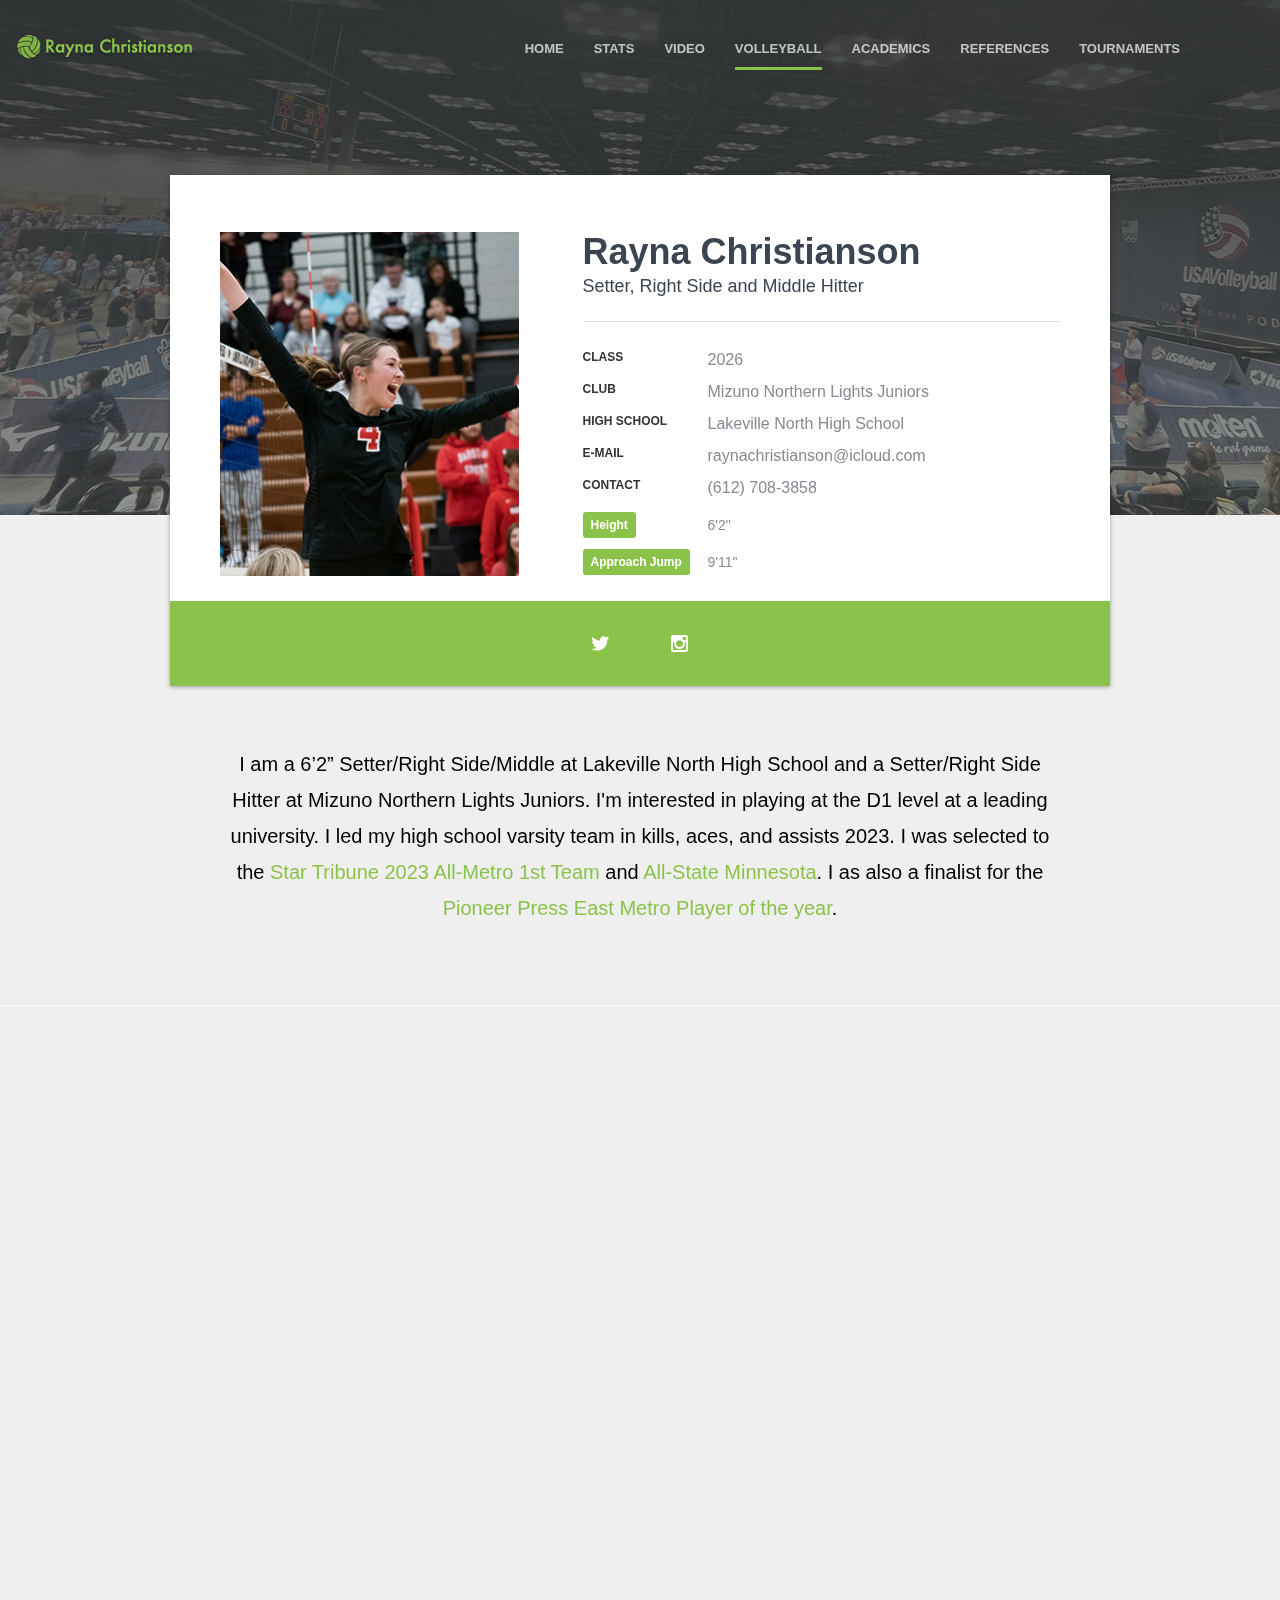
==== public/index.html @ ba72c240 "Update location to public" ====
<!DOCTYPE html>
<html lang="en" class="theme-color-8bc34a theme-skin-light">
<script async="" src="src/tag.js"></script>
<head>
  <meta http-equiv="Content-Type" content="text/html; charset=UTF-8">
  <meta http-equiv="X-UA-Compatible" content="IE=edge">
  <meta name="viewport" content="width=device-width, initial-scale=1">

  <title>Rayna Christianson - Volleyball</title>

  <!-- Favicon -->
  <link rel="shortcut icon" type="image/ico" href="favicon.png">

  <!-- Google Fonts -->
  <link rel="stylesheet" type="text/css" href="src/styles.css">
  <!-- Icon Fonts -->
  <link rel="stylesheet" type="text/css" href="src/map-icons.min.css">
  <!-- Styles -->
  <link rel="stylesheet" type="text/css" href="src/jquery.bxslider.css">
  <link rel="stylesheet" type="text/css" href="src/jquery.mCustomScrollbar.min.css">
  <link rel="stylesheet" type="text/css" href="src/mediaelementplayer.min.css">
  <link rel="stylesheet" type="text/css" href="src/jquery.fancybox.css">
  <link rel="stylesheet" type="text/css" href="src/style.css">
  <link rel="stylesheet" type="text/css" href="src/anns-green.css">
  <link rel="stylesheet" type="text/css" href="custom.css">

  <!-- HTML5 shim and Respond.js for IE8 support of HTML5 elements and media queries -->
  <!--[if lt IE 9]>
  <script src="https://oss.maxcdn.com/html5shiv/3.7.2/html5shiv.min.js"></script>
  <script src="https://oss.maxcdn.com/respond/1.4.2/respond.min.js"></script>
  <![endif]-->
  <style type="text/css">.fancybox-margin{margin-right:15px;}</style>
  <!-- Google tag (gtag.js) -->
  <script async src="https://www.googletagmanager.com/gtag/js?id=G-VQJ8QNCE5Y"></script>
  <script>
    window.dataLayer = window.dataLayer || [];
    function gtag(){dataLayer.push(arguments);}
    gtag('js', new Date());

    gtag('config', 'G-VQJ8QNCE5Y');
  </script>
</head>

<body class="home header-has-img">

<div class="mobile-nav">
  <button class="btn-mobile mobile-nav-close"><i class="icon icon-close"></i></button>

  <div class="mobile-nav-inner mCustomScrollbar _mCS_1 mCS_no_scrollbar"><div id="mCSB_1" class="mCustomScrollBox mCS-dark mCSB_vertical mCSB_inside" tabindex="0" style="max-height: 0px;"><div id="mCSB_1_container" class="mCSB_container mCS_y_hidden mCS_no_scrollbar_y" style="position:relative; top:0; left:0;" dir="ltr">
    <nav class="nav">
      <ul class="clearfix">
        <li><a href="#">Home</a></li>
        <li><a href="#stats">Stats</a></li>
        <li><a href="#video">Video</a> </li>
        <li><a href="#education">Education</a> </li>
        <li><a href="#volleyball">Volleyball</a></li>
        <li><a href="#contact">Contact <span></span></a></li>
      </ul>
    </nav>
  </div><div id="mCSB_1_scrollbar_vertical" class="mCSB_scrollTools mCSB_1_scrollbar mCS-dark mCSB_scrollTools_vertical" style="display: none;"><div class="mCSB_draggerContainer"><div id="mCSB_1_dragger_vertical" class="mCSB_dragger" style="position: absolute; min-height: 30px; top: 0px;" oncontextmenu="return false;"><div class="mCSB_dragger_bar" style="line-height: 30px;"></div></div><div class="mCSB_draggerRail"></div></div></div></div></div>
</div><!-- .mobile-nav -->


<div class="wrapper">
  <header class="header" style="min-height: 95px;">
    <div class="head-bg" style="background: linear-gradient( rgba(0, 0, 0, 0.9), rgba(0, 0, 0, 0.5) ), url('src/background.jpg')"></div>

    <div class="head-bar">
      <div class="head-bar-inner">
        <div class="row">
          <div class="col-sm-3 col-xs-6">
            <a class="head-logo white" href=""><img src="img/logo-one-line-white-letters_185x25.png" alt="Rayna Christianson"/></a>
            <a class="head-logo green" href=""><img src="img/logo-one-line-green-letters_185x25.png" alt="Rayna Christianson"/></a>
            <a class="head-logo black" href=""><img src="img/logo-one-line-black-letters_185x25.png" alt="Rayna Christianson"/></a>
          </div>

          <div class="col-sm-9 col-xs-6">
            <div class="nav-wrap">
              <nav class="nav">
                <ul class="clearfix">
                  <li><a href="#">Home<span></span><span></span></a></li>
                  <li><a href="#stats">Stats<span></span><span></span></a></li>
                  <li><a href="#video">Video<span></span><span></span></a></li>
                  <li class="active"><a href="#volleyball">Volleyball<span></span><span></span></a></li>

                  <li><a href="#education">Academics<span></span><span></span></a></li>
                  <li><a href="#references">References <span></span><span></span></a></li>
                  <li><a href="#tournaments">Tournaments<span></span><span></span></a></li>
                </ul>
              </nav>

            </div><!-- .nav-wrap -->
          </div>
        </div>
      </div>
    </div>
  </header><!-- .header -->

  <div class="content">
    <div class="container">

      <!-- START: PAGE CONTENT -->
      <section id="about" class="section section-about">
        <div class="animate-up">
          <div class="section-box">
            <div class="profile">
              <div class="row">
                <div class="col-xs-5">
                  <div class="profile-photo"><img src="src/rayna_christianson_cover.jpg" alt="Rayna Christianson"></div>
                </div>
                <div class="col-xs-7">
                  <div class="profile-info">

                    <h1 class="profile-title">Rayna Christianson</h1>

                    <h2 class="profile-position">Setter, Right Side and Middle Hitter</h2>
                  </div>
                  <dl class="profile-list">
                    <dt>Class</dt>
                    <dd>2026</dd>
                    <dt>Club</dt>
                    <dd><a href="https://www.northernlightsjuniors.org/2023/player.php?year=2023&id=456494&team=151" target="_blank">Mizuno Northern Lights Juniors</dd>
                    <dt>High School</dt>
                    <dd><a href="https://www.panther-volleyball.com" target="_blank">Lakeville North High School</a></dd>
                    <dt>E-mail</dt>
                    <dd><a href="mailto:raynachristianson@icloud.com	">raynachristianson@icloud.com</a></dd>
                    <dt>Contact</dt>
                    <dd><a href="tel:+6127083858">(612) 708-3858</a></dd>
                    <dt class="profile-vacation"><span>Height</span></dt>
                    <dd class="profile-vacation">6'2"</dd>
                    <dt class="profile-vacation"><span>Approach Jump</span></dt>
                    <dd class="profile-vacation">9'11"</dd>
                  </dl>
                </div>
              </div>
            </div>
            <div class="profile-social">
              <ul class="social">
                <li><a class="ripple-centered" href="https://twitter.com/Rayna2026" target="_blank"><i class="icon icon-twitter"></i></a></li>
                <li><a class="ripple-centered" href="https://www.instagram.com/rayna.christianson/" target="_blank"><i class="icon icon-instagram"></i></a></li>
              </ul>
            </div>
          </div>

          <div class="profile-text">
            <p>I am a 6’2” Setter/Right Side/Middle at Lakeville North High School and a Setter/Right Side Hitter at Mizuno Northern Lights Juniors. I'm interested in playing at the D1 level at a leading university. I led my high school varsity team in kills, aces, and assists 2023. I was selected to the <a href="https://www.startribune.com/minnesota-all-metro-volleyball-teams-high-school-twin-cities-star-tribune/600317839/">Star Tribune 2023 All-Metro 1st Team</a> and <a href="https://www.mnvbca.org/2023-all-state.html">All-State Minnesota</a>. I as also a finalist for the <a href="https://www.twincities.com/2023/11/07/east-metro-volleyball-player-of-the-year-nova-classical-academys-ava-ball/amp/">Pioneer Press East Metro Player of the year</a>. </p>
          </div>

          <!--						<div class="profile-btn">-->
          <!--							<a class="btn btn-border ripple" href="resume.png" target="_blank">Download Profile</a>-->
          <!--						</div>-->

          <hr class="profile-line">
        </div>
      </section><!-- #about -->

      <section id="stats" class="section section-skills">
        <div class="animate-up">
          <h2 class="section-title">Stats</h2>
          <div class="section-box">
            <div class="row">
              <div class="col-sm-6">
                <div class="progress-bar">
                  <div class="bar-data">
                    <span class="bar-title">Height</span>
                    <span class="bar-value">6'2"</span>
                  </div>
                  <div class="bar-line">
                    <span class="bar-fill" data-width="100%"></span>
                  </div>
                </div>
              </div>

              <div class="col-sm-6">
                <div class="progress-bar">
                  <div class="bar-data">
                    <span class="bar-title">Standing Reach</span>
                    <span class="bar-value">7'10"</span>
                  </div>
                  <div class="bar-line">
                    <span class="bar-fill" data-width="100%"></span>
                  </div>
                </div>
              </div>
            </div>

            <div class="row">
              <div class="col-sm-6">
                <div class="progress-bar">
                  <div class="bar-data">
                    <span class="bar-title">Block Jump</span>
                    <span class="bar-value">9'0"</span>
                  </div>
                  <div class="bar-line">
                    <span class="bar-fill" data-width="100%"></span>
                  </div>
                </div>
              </div>

              <div class="col-sm-6">
                <div class="progress-bar">
                  <div class="bar-data">
                    <span class="bar-title">Approach Jump</span>
                    <span class="bar-value">9'11"</span>
                  </div>
                  <div class="bar-line">
                    <span class="bar-fill" data-width="100%"></span>
                  </div>
                </div>
              </div>
            </div>

            <div class="row">
              <div class="col-sm-6">
                <div class="progress-bar">
                  <div class="bar-data">
                    <span class="bar-title">Grad Year</span>
                    <span class="bar-value">2026</span>
                  </div>
                  <div class="bar-line">
                    <span class="bar-fill" data-width="100%"></span>
                  </div>
                </div>
              </div>

              <div class="col-sm-6">
                <div class="progress-bar">
                  <div class="bar-data">
                    <span class="bar-title">Current GPA</span>
                    <span class="bar-value">4.0</span>
                  </div>
                  <div class="bar-line">
                    <span class="bar-fill" data-width="100%"></span>
                  </div>
                </div>
              </div>
            </div>
          </div>
        </div>
      </section>


      <section id="volleyball" class="section section-experience">
        <div class="animate-up">
          <h2 class="section-title animate">Volleyball Accolades</h2>
          <hr class="profile-line">
          <div class="row" style="border: 1px solid #DDDDDD;border-radius: 10px;margin: 20px;background-color:#ffffff;">
            <h2><img src="img/star_trib_logo.png"/></h2>
            <div class="col-sm-3"><a href="img/star_trib.png" target="_blank"><img src="img/star_trib_thumb.png"/></a></div>
            <div class="col-sm-9">
              <h3>Rayna Christianson, Lakeville North</h3>
              <h5>Sophomore, 6-2, setter/right side hitter</h5>

              <p>Excels at a dual role for the Panthers. With more than a week left in the season, she led the team in kills (249), service aces (49) and set assists (485). Her versatility and poise allowed for a smooth transition from 2022 Ms. Volleyball finalist Ava Blascziek. Dynamite athlete. College: undecided</p>
            </div>
          </div>
          <hr class="profile-line">
          <div class="row" style="border: 1px solid #DDDDDD;border-radius: 10px;margin: 20px;background-color:#ffffff;">
            <h2><img src="img/mnvbca.png"/></h2>
            <div class="col-sm-3"><a href="https://www.mnvbca.org/2023-all-state.html" target="_blank"><img src="img/mnvbca_logo.png"/></a></div>
            <div class="col-sm-9">
              <h3>Rayna Christianson, </h3>
              <p>Named to the All-State team for Class AAAA for the Minnesota Volleyball Coaches Association</p>
            </div>
          </div>
          <hr class="profile-line">
          <div class="row" style="border: 1px solid #DDDDDD;border-radius: 10px;margin: 20px;background-color:#ffffff;">
            <h2><img src="img/pioneer_press_logo.png"/></h2>
            <div class="col-sm-3"><a href="img/pioneer_press.png" target="_blank"><img src="img/pioneer_press_thumb.png"/></a></div>
            <div class="col-sm-9">
              <h3>Rayna Christianson, Lakeville North</h3>
              <p>Athletic and good at seemingly everything, Christianson figures to have the Panthers in title contention for years to come.</p>
            </div>
          </div>
          <hr class="profile-line">
          <div class="row" style="border: 1px solid #DDDDDD;border-radius: 10px;margin: 20px;background-color:#ffffff;">
            <h2><img src="img/usa_volleyball.png"/></h2>
            <div class="col-sm-3"><a href="img/ntdp.png" target="_blank"><img src="img/ntdp_thumb.png"/></a></div>
            <div class="col-sm-9">
              <h3>Rayna Christianson, NTDP Training Series</h3>
              <p>Selected to and attended the National Team Development Program for USA Volleyball at the Olympic Training Center in Colorado Spring, CO. </p>
            </div>
          </div>
          <h2 class="section-title animate">Timeline/Teams</h2>

          <div class="timeline">
            <div class="timeline-bar" style="top: 80px; height: 596px;"></div>
            <div class="timeline-box timeline-box-right" style="position: absolute; right: 0px; top: 0px;">
              <span class="dot"></span>
              <div class="timeline-box-inner animate-left">
                <span class="arrow"></span>
                <div class="date">2023-2024</div>
                <h3>Mizuno Northern Lights 16-1</h3>
                <p>Setter and Right Side Hitter - All Around</p>
              </div>
            </div>
            <div class="timeline-inner clearfix" style="height: 857px;">
              <div class="timeline-box timeline-box-left" style="position: absolute; left: 0px; top: 0px;">
                <span class="dot"></span>
                <div class="timeline-box-inner animate-right">
                  <span class="arrow"></span>
                  <div class="date">2023</div>
                  <h3>Lakeville North HS Varsity Team</h3>
                  <h4>Sophomore - Captain - S/RS/MH</h4>
                  <p>Lead the team in:</p>
                  <ul>
                    <li>Assists - 540</li>
                    <li>Kills - 280</li>
                    <li>Aces - 53</li>
                  </ul>
                  <h5>AWARDS</h5>
                    <ul>
                      <li>Star Tribune All-Metro 1st Team</li>
                      <li>All-State Team</li>
                      <li>Pioneer Press East Metro Finalist</li>
                      <li>All-Conference</li>
                  </ul>
                </div>
              </div>
              <div class="timeline-box timeline-box-right" style="position: absolute; right: 0px; top: 0px;">
                <span class="dot"></span>
                <div class="timeline-box-inner animate-left">
                  <span class="arrow"></span>
                  <div class="date">2022-2023</div>
                  <h3>Mizuno Northern Lights 15-1</h3>
                  <p>Setter and Right Side Hitter - All Around</p>
                </div>
              </div>
              <div class="timeline-box timeline-box-left" style="position: absolute; left: 0px; top: 286px;">
                <span class="dot"></span>
                <div class="timeline-box-inner animate-right">
                  <span class="arrow"></span>
                  <div class="date">2022-2023</div>
                  <h3>Lakeville North HS Varsity Team</h3>
                  <h4>Freshman - MB</h4>
                  <p>Lead the team in:</p>
                  <ul>
                    <li>Hitting percentage - 246 total kills, 54 errors from 451 attempts = .426</li>
                    <li>Solo blocks (14) and block assists (44)</li>
                    <li>40 aces from 276 serves</li>
                    <li>Helped the team to 2nd place in the AAAA MN state tournament in 2022</li>
                  </ul>
                  <h5>AWARDS</h5>
                  <ul>
                    <li>South Suburban All-Conference</li>
                  </ul>

                </div>
              </div>
              <div class="timeline-box timeline-box-right" style="position: absolute; right: 0px; top: 356px;">
                <span class="dot"></span>
                <div class="timeline-box-inner animate-left">
                  <span class="arrow"></span>
                  <div class="date">2021-2022</div>
                  <h3>Mizuno Northern Lights 14-1</h3>
                  <p>Setter and Right Side Hitter - All Around</p>
                  <ul>
                    <li>AAU Nationals in Orlando, FL - 3rd place in Open division</li>
                    <li>USA Volleyball Nationals in Indianapolis, IN - 4th place in National division</li>
                  </ul>
                  <ul>
                    <li>Volleyball Recruiter.com named 2022 Club All-American for 14s</li>
                    <li><a href="https://vballrecruiter.com/aau-14-open-all-tournament-team/">AAU 14 Open: All-Tournament Team</a></li>
                  </ul>
                </div>
              </div>
              <div class="timeline-box timeline-box-left" style="position: absolute; left: 0px; top: 0px;">
                <span class="dot"></span>
                <div class="timeline-box-inner animate-right">
                  <span class="arrow"></span>
                  <div class="date">2020-2021</div>
                  <h3>Lakeville North HS Varsity Team</h3>
                  <h4>8th Grade</h4>
                  <p>Varsity starter at Middle Blocker/Hitter leading the team in hitting percentage (.386), solo blocks and block assists helping the team to the consolation championship in the AAAA MN state tournament in 2021.</p>
                  <p>Received South Suburban All Conference Honorable Mention for 2021 season.</p>
                </div>
              </div>
              <div class="timeline-box timeline-box-right" style="position: absolute; right: 0px; top: 0px;">
                <span class="dot"></span>
                <div class="timeline-box-inner animate-left">
                  <span class="arrow"></span>
                  <div class="date">2020-2021</div>
                  <h3>Mizuno Northern Lights 13-1</h3>
                  <p>Setter and Right Side Hitter - All Around</p>
                  <p>Named to the All-American All Star Team at the 2021 AAU Volleyball National Championships in Orlando, FL and helped our team take 3rd in their division.</p>
                </div>
              </div>

              <div class="timeline-box timeline-box-left" style="position: absolute; left: 0px; top: 0px;">
                <span class="dot"></span>
                <div class="timeline-box-inner animate-right">
                  <span class="arrow"></span>
                  <div class="date">2019-2020</div>
                  <h3>Lakeville North HS 9A Team</h3>
                  <h4>7th Grade</h4>
                  <p>Setter and Right Side Hitter</p>
                </div>
              </div>
              <div class="timeline-box timeline-box-right" style="position: absolute; right: 0px; top: 0px;">
                <span class="dot"></span>
                <div class="timeline-box-inner animate-left">
                  <span class="arrow"></span>
                  <div class="date">2017-2019</div>
                  <h3>Lakeville North Juniors 12-1</h3>
                  <h4>10 & 11 year old</h4>
                </div>
              </div>


            </div>
          </div>
        </div>
      </section><!-- #experience -->





      <!-- #skills -->

      <section id="highlight" class="section section-interests">
        <div class="animate-up">
          <h2 class="section-title">Highlight Film</h2>

          <div class="section-box">
            <div class="video-container">
              <iframe src="https://www.youtube.com/embed/FPD0LoyF3Po" title="Rayna Christianson Volleyball Highlight Film" frameborder="0" allow="accelerometer; autoplay; clipboard-write; encrypted-media; gyroscope; picture-in-picture; web-share" allowfullscreen></iframe>
            </div>
          </div>
        </div>
      </section>

      <section id="hobbies" class="section section-interests">
        <div class="animate-up">
          <h2 class="section-title">Hudl</h2>

          <div class="section-box">

            <p><a href="https://www.hudl.com/profile/16554610/Rayna-Christianson/highlights" target="_blank">
              <img src="src/hudl_logo.png" alt="Rayna Christianson Hudl Profile"/><br/>View all my highlights on Hudl.com</a></p>
          </div>
        </div>
      </section>

      <!-- Start Video Section  -->

      <section id="video" class="section section-portfolio">
        <div class="animate-up">
          <h2 class="section-title">Video</h2>


          <!-- Large Photo  -->

          <div class="grid" style="position: relative; height: 597.25px;">
            <div class="grid-sizer"></div>

            <div class="grid-item size22 photography">
              <div class="grid-box">
                <figure class="portfolio-figure">
                  <img src="src/video-1.jpg" alt="">
                  <figcaption class="portfolio-caption">
                    <div class="portfolio-caption-inner">
                      <h3 class="portfolio-title">Lakeville North vs East Ridge</h3>
                      <h4 class="portfolio-cat">HIGH SCHOOL</h4>

                      <div class="btn-group">
                        <a class="portfolioFancybox btn-zoom" data-fancybox-group="portfolioFancybox1" href="https://www.youtube.com/watch?v=abxzpQh4DyA" target="_blank"><i class="icon icon-eye"></i></a>
                      </div>
                    </div>
                  </figcaption>
                </figure>

              </div>
            </div><!-- Video Thumbnail Small -->

            <div class="grid-item size11 bridge">
              <div class="grid-box">
                <figure class="portfolio-figure">
                  <img src="//vi.hudl.com/p-highlights/User/16554610/6317a92e9680a609148729c1/0a92c55a_360.jpg?v=B3C546234490DA08" alt="">
                  <figcaption class="portfolio-caption">
                    <div class="portfolio-caption-inner">
                      <h3 class="portfolio-title">13 Kills vs Chaska</h3>
                      <h4 class="portfolio-cat">High School</h4>

                      <div class="btn-group">
                        <a class="portfolioFancybox btn-zoom" data-fancybox-group="portfolioFancybox2" href="https://www.hudl.com/video/3/16554610/6317a92e9680a609148729c3" target="_blank"><i class="icon icon-eye"></i></a>
                      </div>
                    </div>
                  </figcaption>
                </figure>


              </div>
            </div>
            <div class="grid-item size11 nature photography">
              <div class="grid-box">
                <figure class="portfolio-figure">
                  <img src="//vi.hudl.com/p-highlights/User/16554610/631cf89f57982a0b287ecfc7/32b157b3_360.jpg?v=7A51EC416E93DA08" alt="">
                  <figcaption class="portfolio-caption">
                    <div class="portfolio-caption-inner">
                      <h3 class="portfolio-title">6 Kills vs Marshall</h3>
                      <h4 class="portfolio-cat">High School</h4>

                      <div class="btn-group">
                        <a class="portfolioFancybox btn-zoom" data-fancybox-group="portfolioFancybox3" href="https://www.hudl.com/video/3/16554610/631f95c93448a80378e4d10a" target="_blank"><i class="icon icon-eye"></i></a>
                      </div>
                    </div>
                  </figcaption>
                </figure>

              </div>
            </div>
            <div class="grid-item size11 nature photography">
              <div class="grid-box">
                <figure class="portfolio-figure">
                  <img src="//vi.hudl.com/p-highlights/User/16554610/631cf89f57982a0b287ecfc7/32b157b3_360.jpg?v=7A51EC416E93DA08" alt="">
                  <figcaption class="portfolio-caption">
                    <div class="portfolio-caption-inner">
                      <h3 class="portfolio-title">6 Kills vs Marshall</h3>
                      <h4 class="portfolio-cat">High School</h4>

                      <div class="btn-group">
                        <a class="portfolioFancybox btn-zoom" data-fancybox-group="portfolioFancybox3" href="https://www.hudl.com/video/3/16554610/631f95c93448a80378e4d10a" target="_blank"><i class="icon icon-eye"></i></a>
                      </div>
                    </div>
                  </figcaption>
                </figure>

              </div>
            </div><!-- .grid-item -->
          </div>

        </div>
      </section><!-- #portfolio -->


      <section id="education" class="section section-education">
        <div class="animate-up">
          <h2 class="section-title animate">Education and Academic Honors</h2>

          <div class="timeline">
            <div class="timeline-bar" style="top: 80px; height: 267px;"></div>
            <div class="timeline-inner clearfix" style="height: 439px;">
              <div class="timeline-box timeline-box-compact timeline-box-left" style="position: absolute; left: 0px; top: 0px;">
                <span class="dot"></span>

                <div class="timeline-box-inner animate-right">
                  <span class="arrow"></span>
                  <div class="date"><span>High School</span></div>
                  <h3>Lakeville North High School, Lakeville, MN</h3>
                  <h4>Honors Track</h4>
                  <p>Lakeville North High School is a school with a high academic standard.<br>AP classes include:
                  </p><ul>
                  <li>American Lit</li>
                  <li>US History</li>
                  <li>Advanced Algebra 2</li>
                  <li>Pre-Calc</li>
                  <li>Chem</li>
                  <li>Physics 1
                  </li></ul></div>
              </div>

              <div class="timeline-box timeline-box-compact timeline-box-right" style="position: absolute; right: 0px; top: 70px;">
                <span class="dot"></span>

                <div class="timeline-box-inner animate-left">
                  <span class="arrow"></span>
                  <div class="date"><span>Academic Interests</span></div>
                  <h3>Health</h3>
                  <h4>Computer, Information Systems and Systems Design</h4>
                </div>
              </div>


              <div class="timeline-box timeline-box-compact timeline-box-right" style="position: absolute; right: 0px; top: 267px;">
                <span class="dot"></span>

                <div class="timeline-box-inner animate-left">
                  <span class="arrow"></span>
                  <div class="date"><span>Extra-Curriculars</span></div>
                  <h3>Basketball</h3>
                  <ul>
                    <li>AAU - North Tartan - 2020 & 2021</li>
                    <li>MN Crossfire - 2022</li>
                    <li>Lakeville North High School - 10A as a 7th Grader</li>
                  </ul>
                </div>
              </div>


            </div>
          </div>

          <!-- download transcripts button -->

          <!--				<div class="profile-btn">-->
          <!--							<a class="btn btn-border ripple" href="transcript.pdf" target="_blank">Download Transcript<br>(demo password is basketball)</a>&nbsp;&nbsp;&nbsp;&nbsp;&nbsp;&nbsp;<a class="btn btn-border ripple" href="transcript.pdf" target="_blank">Download ACT Scores<br>(demo password is basketball)</a>-->
          <!--						</div>-->

        </div>
      </section><!-- #education -->

      <section id="references" class="section section-references">
        <div class="animate-up">
          <h2 class="section-title">Accolades</h2>
          <div class="section-box">
            <div class="bx-wrapper" style="max-width: 100%; margin: 0px auto;">
              <div class="bx-viewport" style="width: 100%; overflow: hidden; position: relative; height: 257px;">
                <ul class="ref-slider" style="width: 515%; position: relative; transition-duration: 0s; transform: translate3d(-2430px, 0px, 0px);">
                  <li style="float: left; list-style: none; position: relative; width: 810px;" class="bx-clone">
                    <div class="ref-box">
                      <div class="person-speech">
                        <p>What a talent Christianson is! At 6-2, she's long and is good enough setting and hitting it's hard to say which she is better at. She has great hands running the offense and is a total mismatch when attacking with her height.</p>
                      </div>
                      <div class="person-info clearfix">

                        <div class="person-name-title">
                          <span class="person-name">Vballrecruiter.com <a href="https://vballrecruiter.com/aau-14s-18s-day-1-show-stoppers/">AAU 14s/18s: Day 1 Show Stoppers</a></span>
                        </div>
                      </div>
                    </div>
                  </li>
                  <li style="float: left; list-style: none; position: relative; width: 810px;" class="bx-clone">
                    <div class="ref-box">
                      <div class="person-speech">
                        <p>Christianson has tremendous upside and potential in her 6-2 frame. She has a strong, consistent delivery as a setter. And with her height, she can easily go over blockers and is a scoring threat all across the front row.</p>
                      </div>
                      <div class="person-info clearfix">

                        <div class="person-name-title">
                          <span class="person-name">Vballrecruiter.com <a href="https://vballrecruiter.com/usav-14-15s-day-4-show-stoppers/">USAV 14/15s: Day 4 Show Stoppers</a></span>
                        </div>
                      </div>
                    </div>
                  </li>
                </ul></div><div class="bx-controls"></div></div>
            <div class="ref-slider-nav">
              <span id="ref-slider-prev" class="slider-prev"></span>
              <span id="ref-slider-next" class="slider-next"></span>
            </div>
          </div>


        </div>
      </section>



      <!-- #references -->



      <section id="tournaments" class="section section-calendar">
        <div class="animate-up">



          <h2 class="section-title">Tournament Schedule</h2>

          <div class="profile-btn">
            <a class="btn btn-border ripple" href="https://northernlightsjuniors.org/2024/schedule.php?year=2024&team=16-1" target="_blank">View Tournament Schedule

            </a>
          </div>

        </div>
        <hr class="profile-line">

      </section>



      <!-- contact -->

      <section id="contact" class="section section-contact">
        <div class="animate-up">
          <h4><center>I'd Love to Hear From You! <br><br>Contact Me or Download My Tournament Schedule and Track Me at an upcoming Tournament</center></h4>
          <br><br>
        </div>
      </section><!-- #contact -->
      <!-- END: PAGE CONTENT -->

    </div><!-- .container -->
  </div><!-- .content -->


</div><!-- .wrapper -->

<div id="overlay"></div>
<!-- Scripts -->
<script type="text/javascript" src="src/jquery.js"></script>
<script type="text/javascript" src="src/map-icons.min.js"></script>
<script type="text/javascript" src="src/jquery.mousewheel-3.0.6.pack.js"></script>
<script type="text/javascript" src="src/imagesloaded.pkgd.min.js"></script>
<script type="text/javascript" src="src/isotope.pkgd.min.js"></script>
<script type="text/javascript" src="src/jquery.appear.min.js"></script>
<script type="text/javascript" src="src/jquery.bxslider.min.js"></script>
<script type="text/javascript" src="src/jquery.mCustomScrollbar.concat.min.js"></script>
<script type="text/javascript" src="src/mediaelement-and-player.min.js"></script>
<script type="text/javascript" src="src/jquery.fancybox.pack.js"></script>
<script type="text/javascript" src="src/jquery.fancybox-media.js"></script>
<script type="text/javascript" src="src/site.min.js"></script>

</body></html>
---- public/src/styles.css ----
/* latin */
@font-face {
  font-family: 'Fredoka One';
  font-style: normal;
  font-weight: 400;
  src: url(https://fonts.gstatic.com/s/fredokaone/v13/k3kUo8kEI-tA1RRcTZGmTlHGCaen8wf-.woff2) format('woff2');
  unicode-range: U+0000-00FF, U+0131, U+0152-0153, U+02BB-02BC, U+02C6, U+02DA, U+02DC, U+2000-206F, U+2074, U+20AC, U+2122, U+2191, U+2193, U+2212, U+2215, U+FEFF, U+FFFD;
}
/* cyrillic-ext */
@font-face {
  font-family: 'Open Sans';
  font-style: italic;
  font-weight: 300;
  font-stretch: 100%;
  src: url(https://fonts.gstatic.com/s/opensans/v29/memtYaGs126MiZpBA-UFUIcVXSCEkx2cmqvXlWqWtE6FxZCJgvAQ.woff2) format('woff2');
  unicode-range: U+0460-052F, U+1C80-1C88, U+20B4, U+2DE0-2DFF, U+A640-A69F, U+FE2E-FE2F;
}
/* cyrillic */
@font-face {
  font-family: 'Open Sans';
  font-style: italic;
  font-weight: 300;
  font-stretch: 100%;
  src: url(https://fonts.gstatic.com/s/opensans/v29/memtYaGs126MiZpBA-UFUIcVXSCEkx2cmqvXlWqWvU6FxZCJgvAQ.woff2) format('woff2');
  unicode-range: U+0301, U+0400-045F, U+0490-0491, U+04B0-04B1, U+2116;
}
/* greek-ext */
@font-face {
  font-family: 'Open Sans';
  font-style: italic;
  font-weight: 300;
  font-stretch: 100%;
  src: url(https://fonts.gstatic.com/s/opensans/v29/memtYaGs126MiZpBA-UFUIcVXSCEkx2cmqvXlWqWtU6FxZCJgvAQ.woff2) format('woff2');
  unicode-range: U+1F00-1FFF;
}
/* greek */
@font-face {
  font-family: 'Open Sans';
  font-style: italic;
  font-weight: 300;
  font-stretch: 100%;
  src: url(https://fonts.gstatic.com/s/opensans/v29/memtYaGs126MiZpBA-UFUIcVXSCEkx2cmqvXlWqWuk6FxZCJgvAQ.woff2) format('woff2');
  unicode-range: U+0370-03FF;
}
/* hebrew */
@font-face {
  font-family: 'Open Sans';
  font-style: italic;
  font-weight: 300;
  font-stretch: 100%;
  src: url(https://fonts.gstatic.com/s/opensans/v29/memtYaGs126MiZpBA-UFUIcVXSCEkx2cmqvXlWqWu06FxZCJgvAQ.woff2) format('woff2');
  unicode-range: U+0590-05FF, U+200C-2010, U+20AA, U+25CC, U+FB1D-FB4F;
}
/* vietnamese */
@font-face {
  font-family: 'Open Sans';
  font-style: italic;
  font-weight: 300;
  font-stretch: 100%;
  src: url(https://fonts.gstatic.com/s/opensans/v29/memtYaGs126MiZpBA-UFUIcVXSCEkx2cmqvXlWqWtk6FxZCJgvAQ.woff2) format('woff2');
  unicode-range: U+0102-0103, U+0110-0111, U+0128-0129, U+0168-0169, U+01A0-01A1, U+01AF-01B0, U+1EA0-1EF9, U+20AB;
}
/* latin-ext */
@font-face {
  font-family: 'Open Sans';
  font-style: italic;
  font-weight: 300;
  font-stretch: 100%;
  src: url(https://fonts.gstatic.com/s/opensans/v29/memtYaGs126MiZpBA-UFUIcVXSCEkx2cmqvXlWqWt06FxZCJgvAQ.woff2) format('woff2');
  unicode-range: U+0100-024F, U+0259, U+1E00-1EFF, U+2020, U+20A0-20AB, U+20AD-20CF, U+2113, U+2C60-2C7F, U+A720-A7FF;
}
/* latin */
@font-face {
  font-family: 'Open Sans';
  font-style: italic;
  font-weight: 300;
  font-stretch: 100%;
  src: url(https://fonts.gstatic.com/s/opensans/v29/memtYaGs126MiZpBA-UFUIcVXSCEkx2cmqvXlWqWuU6FxZCJgg.woff2) format('woff2');
  unicode-range: U+0000-00FF, U+0131, U+0152-0153, U+02BB-02BC, U+02C6, U+02DA, U+02DC, U+2000-206F, U+2074, U+20AC, U+2122, U+2191, U+2193, U+2212, U+2215, U+FEFF, U+FFFD;
}
/* cyrillic-ext */
@font-face {
  font-family: 'Open Sans';
  font-style: italic;
  font-weight: 400;
  font-stretch: 100%;
  src: url(https://fonts.gstatic.com/s/opensans/v29/memtYaGs126MiZpBA-UFUIcVXSCEkx2cmqvXlWqWtE6FxZCJgvAQ.woff2) format('woff2');
  unicode-range: U+0460-052F, U+1C80-1C88, U+20B4, U+2DE0-2DFF, U+A640-A69F, U+FE2E-FE2F;
}
/* cyrillic */
@font-face {
  font-family: 'Open Sans';
  font-style: italic;
  font-weight: 400;
  font-stretch: 100%;
  src: url(https://fonts.gstatic.com/s/opensans/v29/memtYaGs126MiZpBA-UFUIcVXSCEkx2cmqvXlWqWvU6FxZCJgvAQ.woff2) format('woff2');
  unicode-range: U+0301, U+0400-045F, U+0490-0491, U+04B0-04B1, U+2116;
}
/* greek-ext */
@font-face {
  font-family: 'Open Sans';
  font-style: italic;
  font-weight: 400;
  font-stretch: 100%;
  src: url(https://fonts.gstatic.com/s/opensans/v29/memtYaGs126MiZpBA-UFUIcVXSCEkx2cmqvXlWqWtU6FxZCJgvAQ.woff2) format('woff2');
  unicode-range: U+1F00-1FFF;
}
/* greek */
@font-face {
  font-family: 'Open Sans';
  font-style: italic;
  font-weight: 400;
  font-stretch: 100%;
  src: url(https://fonts.gstatic.com/s/opensans/v29/memtYaGs126MiZpBA-UFUIcVXSCEkx2cmqvXlWqWuk6FxZCJgvAQ.woff2) format('woff2');
  unicode-range: U+0370-03FF;
}
/* hebrew */
@font-face {
  font-family: 'Open Sans';
  font-style: italic;
  font-weight: 400;
  font-stretch: 100%;
  src: url(https://fonts.gstatic.com/s/opensans/v29/memtYaGs126MiZpBA-UFUIcVXSCEkx2cmqvXlWqWu06FxZCJgvAQ.woff2) format('woff2');
  unicode-range: U+0590-05FF, U+200C-2010, U+20AA, U+25CC, U+FB1D-FB4F;
}
/* vietnamese */
@font-face {
  font-family: 'Open Sans';
  font-style: italic;
  font-weight: 400;
  font-stretch: 100%;
  src: url(https://fonts.gstatic.com/s/opensans/v29/memtYaGs126MiZpBA-UFUIcVXSCEkx2cmqvXlWqWtk6FxZCJgvAQ.woff2) format('woff2');
  unicode-range: U+0102-0103, U+0110-0111, U+0128-0129, U+0168-0169, U+01A0-01A1, U+01AF-01B0, U+1EA0-1EF9, U+20AB;
}
/* latin-ext */
@font-face {
  font-family: 'Open Sans';
  font-style: italic;
  font-weight: 400;
  font-stretch: 100%;
  src: url(https://fonts.gstatic.com/s/opensans/v29/memtYaGs126MiZpBA-UFUIcVXSCEkx2cmqvXlWqWt06FxZCJgvAQ.woff2) format('woff2');
  unicode-range: U+0100-024F, U+0259, U+1E00-1EFF, U+2020, U+20A0-20AB, U+20AD-20CF, U+2113, U+2C60-2C7F, U+A720-A7FF;
}
/* latin */
@font-face {
  font-family: 'Open Sans';
  font-style: italic;
  font-weight: 400;
  font-stretch: 100%;
  src: url(https://fonts.gstatic.com/s/opensans/v29/memtYaGs126MiZpBA-UFUIcVXSCEkx2cmqvXlWqWuU6FxZCJgg.woff2) format('woff2');
  unicode-range: U+0000-00FF, U+0131, U+0152-0153, U+02BB-02BC, U+02C6, U+02DA, U+02DC, U+2000-206F, U+2074, U+20AC, U+2122, U+2191, U+2193, U+2212, U+2215, U+FEFF, U+FFFD;
}
/* cyrillic-ext */
@font-face {
  font-family: 'Open Sans';
  font-style: italic;
  font-weight: 600;
  font-stretch: 100%;
  src: url(https://fonts.gstatic.com/s/opensans/v29/memtYaGs126MiZpBA-UFUIcVXSCEkx2cmqvXlWqWtE6FxZCJgvAQ.woff2) format('woff2');
  unicode-range: U+0460-052F, U+1C80-1C88, U+20B4, U+2DE0-2DFF, U+A640-A69F, U+FE2E-FE2F;
}
/* cyrillic */
@font-face {
  font-family: 'Open Sans';
  font-style: italic;
  font-weight: 600;
  font-stretch: 100%;
  src: url(https://fonts.gstatic.com/s/opensans/v29/memtYaGs126MiZpBA-UFUIcVXSCEkx2cmqvXlWqWvU6FxZCJgvAQ.woff2) format('woff2');
  unicode-range: U+0301, U+0400-045F, U+0490-0491, U+04B0-04B1, U+2116;
}
/* greek-ext */
@font-face {
  font-family: 'Open Sans';
  font-style: italic;
  font-weight: 600;
  font-stretch: 100%;
  src: url(https://fonts.gstatic.com/s/opensans/v29/memtYaGs126MiZpBA-UFUIcVXSCEkx2cmqvXlWqWtU6FxZCJgvAQ.woff2) format('woff2');
  unicode-range: U+1F00-1FFF;
}
/* greek */
@font-face {
  font-family: 'Open Sans';
  font-style: italic;
  font-weight: 600;
  font-stretch: 100%;
  src: url(https://fonts.gstatic.com/s/opensans/v29/memtYaGs126MiZpBA-UFUIcVXSCEkx2cmqvXlWqWuk6FxZCJgvAQ.woff2) format('woff2');
  unicode-range: U+0370-03FF;
}
/* hebrew */
@font-face {
  font-family: 'Open Sans';
  font-style: italic;
  font-weight: 600;
  font-stretch: 100%;
  src: url(https://fonts.gstatic.com/s/opensans/v29/memtYaGs126MiZpBA-UFUIcVXSCEkx2cmqvXlWqWu06FxZCJgvAQ.woff2) format('woff2');
  unicode-range: U+0590-05FF, U+200C-2010, U+20AA, U+25CC, U+FB1D-FB4F;
}
/* vietnamese */
@font-face {
  font-family: 'Open Sans';
  font-style: italic;
  font-weight: 600;
  font-stretch: 100%;
  src: url(https://fonts.gstatic.com/s/opensans/v29/memtYaGs126MiZpBA-UFUIcVXSCEkx2cmqvXlWqWtk6FxZCJgvAQ.woff2) format('woff2');
  unicode-range: U+0102-0103, U+0110-0111, U+0128-0129, U+0168-0169, U+01A0-01A1, U+01AF-01B0, U+1EA0-1EF9, U+20AB;
}
/* latin-ext */
@font-face {
  font-family: 'Open Sans';
  font-style: italic;
  font-weight: 600;
  font-stretch: 100%;
  src: url(https://fonts.gstatic.com/s/opensans/v29/memtYaGs126MiZpBA-UFUIcVXSCEkx2cmqvXlWqWt06FxZCJgvAQ.woff2) format('woff2');
  unicode-range: U+0100-024F, U+0259, U+1E00-1EFF, U+2020, U+20A0-20AB, U+20AD-20CF, U+2113, U+2C60-2C7F, U+A720-A7FF;
}
/* latin */
@font-face {
  font-family: 'Open Sans';
  font-style: italic;
  font-weight: 600;
  font-stretch: 100%;
  src: url(https://fonts.gstatic.com/s/opensans/v29/memtYaGs126MiZpBA-UFUIcVXSCEkx2cmqvXlWqWuU6FxZCJgg.woff2) format('woff2');
  unicode-range: U+0000-00FF, U+0131, U+0152-0153, U+02BB-02BC, U+02C6, U+02DA, U+02DC, U+2000-206F, U+2074, U+20AC, U+2122, U+2191, U+2193, U+2212, U+2215, U+FEFF, U+FFFD;
}
/* cyrillic-ext */
@font-face {
  font-family: 'Open Sans';
  font-style: italic;
  font-weight: 700;
  font-stretch: 100%;
  src: url(https://fonts.gstatic.com/s/opensans/v29/memtYaGs126MiZpBA-UFUIcVXSCEkx2cmqvXlWqWtE6FxZCJgvAQ.woff2) format('woff2');
  unicode-range: U+0460-052F, U+1C80-1C88, U+20B4, U+2DE0-2DFF, U+A640-A69F, U+FE2E-FE2F;
}
/* cyrillic */
@font-face {
  font-family: 'Open Sans';
  font-style: italic;
  font-weight: 700;
  font-stretch: 100%;
  src: url(https://fonts.gstatic.com/s/opensans/v29/memtYaGs126MiZpBA-UFUIcVXSCEkx2cmqvXlWqWvU6FxZCJgvAQ.woff2) format('woff2');
  unicode-range: U+0301, U+0400-045F, U+0490-0491, U+04B0-04B1, U+2116;
}
/* greek-ext */
@font-face {
  font-family: 'Open Sans';
  font-style: italic;
  font-weight: 700;
  font-stretch: 100%;
  src: url(https://fonts.gstatic.com/s/opensans/v29/memtYaGs126MiZpBA-UFUIcVXSCEkx2cmqvXlWqWtU6FxZCJgvAQ.woff2) format('woff2');
  unicode-range: U+1F00-1FFF;
}
/* greek */
@font-face {
  font-family: 'Open Sans';
  font-style: italic;
  font-weight: 700;
  font-stretch: 100%;
  src: url(https://fonts.gstatic.com/s/opensans/v29/memtYaGs126MiZpBA-UFUIcVXSCEkx2cmqvXlWqWuk6FxZCJgvAQ.woff2) format('woff2');
  unicode-range: U+0370-03FF;
}
/* hebrew */
@font-face {
  font-family: 'Open Sans';
  font-style: italic;
  font-weight: 700;
  font-stretch: 100%;
  src: url(https://fonts.gstatic.com/s/opensans/v29/memtYaGs126MiZpBA-UFUIcVXSCEkx2cmqvXlWqWu06FxZCJgvAQ.woff2) format('woff2');
  unicode-range: U+0590-05FF, U+200C-2010, U+20AA, U+25CC, U+FB1D-FB4F;
}
/* vietnamese */
@font-face {
  font-family: 'Open Sans';
  font-style: italic;
  font-weight: 700;
  font-stretch: 100%;
  src: url(https://fonts.gstatic.com/s/opensans/v29/memtYaGs126MiZpBA-UFUIcVXSCEkx2cmqvXlWqWtk6FxZCJgvAQ.woff2) format('woff2');
  unicode-range: U+0102-0103, U+0110-0111, U+0128-0129, U+0168-0169, U+01A0-01A1, U+01AF-01B0, U+1EA0-1EF9, U+20AB;
}
/* latin-ext */
@font-face {
  font-family: 'Open Sans';
  font-style: italic;
  font-weight: 700;
  font-stretch: 100%;
  src: url(https://fonts.gstatic.com/s/opensans/v29/memtYaGs126MiZpBA-UFUIcVXSCEkx2cmqvXlWqWt06FxZCJgvAQ.woff2) format('woff2');
  unicode-range: U+0100-024F, U+0259, U+1E00-1EFF, U+2020, U+20A0-20AB, U+20AD-20CF, U+2113, U+2C60-2C7F, U+A720-A7FF;
}
/* latin */
@font-face {
  font-family: 'Open Sans';
  font-style: italic;
  font-weight: 700;
  font-stretch: 100%;
  src: url(https://fonts.gstatic.com/s/opensans/v29/memtYaGs126MiZpBA-UFUIcVXSCEkx2cmqvXlWqWuU6FxZCJgg.woff2) format('woff2');
  unicode-range: U+0000-00FF, U+0131, U+0152-0153, U+02BB-02BC, U+02C6, U+02DA, U+02DC, U+2000-206F, U+2074, U+20AC, U+2122, U+2191, U+2193, U+2212, U+2215, U+FEFF, U+FFFD;
}
/* cyrillic-ext */
@font-face {
  font-family: 'Open Sans';
  font-style: italic;
  font-weight: 800;
  font-stretch: 100%;
  src: url(https://fonts.gstatic.com/s/opensans/v29/memtYaGs126MiZpBA-UFUIcVXSCEkx2cmqvXlWqWtE6FxZCJgvAQ.woff2) format('woff2');
  unicode-range: U+0460-052F, U+1C80-1C88, U+20B4, U+2DE0-2DFF, U+A640-A69F, U+FE2E-FE2F;
}
/* cyrillic */
@font-face {
  font-family: 'Open Sans';
  font-style: italic;
  font-weight: 800;
  font-stretch: 100%;
  src: url(https://fonts.gstatic.com/s/opensans/v29/memtYaGs126MiZpBA-UFUIcVXSCEkx2cmqvXlWqWvU6FxZCJgvAQ.woff2) format('woff2');
  unicode-range: U+0301, U+0400-045F, U+0490-0491, U+04B0-04B1, U+2116;
}
/* greek-ext */
@font-face {
  font-family: 'Open Sans';
  font-style: italic;
  font-weight: 800;
  font-stretch: 100%;
  src: url(https://fonts.gstatic.com/s/opensans/v29/memtYaGs126MiZpBA-UFUIcVXSCEkx2cmqvXlWqWtU6FxZCJgvAQ.woff2) format('woff2');
  unicode-range: U+1F00-1FFF;
}
/* greek */
@font-face {
  font-family: 'Open Sans';
  font-style: italic;
  font-weight: 800;
  font-stretch: 100%;
  src: url(https://fonts.gstatic.com/s/opensans/v29/memtYaGs126MiZpBA-UFUIcVXSCEkx2cmqvXlWqWuk6FxZCJgvAQ.woff2) format('woff2');
  unicode-range: U+0370-03FF;
}
/* hebrew */
@font-face {
  font-family: 'Open Sans';
  font-style: italic;
  font-weight: 800;
  font-stretch: 100%;
  src: url(https://fonts.gstatic.com/s/opensans/v29/memtYaGs126MiZpBA-UFUIcVXSCEkx2cmqvXlWqWu06FxZCJgvAQ.woff2) format('woff2');
  unicode-range: U+0590-05FF, U+200C-2010, U+20AA, U+25CC, U+FB1D-FB4F;
}
/* vietnamese */
@font-face {
  font-family: 'Open Sans';
  font-style: italic;
  font-weight: 800;
  font-stretch: 100%;
  src: url(https://fonts.gstatic.com/s/opensans/v29/memtYaGs126MiZpBA-UFUIcVXSCEkx2cmqvXlWqWtk6FxZCJgvAQ.woff2) format('woff2');
  unicode-range: U+0102-0103, U+0110-0111, U+0128-0129, U+0168-0169, U+01A0-01A1, U+01AF-01B0, U+1EA0-1EF9, U+20AB;
}
/* latin-ext */
@font-face {
  font-family: 'Open Sans';
  font-style: italic;
  font-weight: 800;
  font-stretch: 100%;
  src: url(https://fonts.gstatic.com/s/opensans/v29/memtYaGs126MiZpBA-UFUIcVXSCEkx2cmqvXlWqWt06FxZCJgvAQ.woff2) format('woff2');
  unicode-range: U+0100-024F, U+0259, U+1E00-1EFF, U+2020, U+20A0-20AB, U+20AD-20CF, U+2113, U+2C60-2C7F, U+A720-A7FF;
}
/* latin */
@font-face {
  font-family: 'Open Sans';
  font-style: italic;
  font-weight: 800;
  font-stretch: 100%;
  src: url(https://fonts.gstatic.com/s/opensans/v29/memtYaGs126MiZpBA-UFUIcVXSCEkx2cmqvXlWqWuU6FxZCJgg.woff2) format('woff2');
  unicode-range: U+0000-00FF, U+0131, U+0152-0153, U+02BB-02BC, U+02C6, U+02DA, U+02DC, U+2000-206F, U+2074, U+20AC, U+2122, U+2191, U+2193, U+2212, U+2215, U+FEFF, U+FFFD;
}
/* cyrillic-ext */
@font-face {
  font-family: 'Open Sans';
  font-style: normal;
  font-weight: 300;
  font-stretch: 100%;
  src: url(https://fonts.gstatic.com/s/opensans/v29/memvYaGs126MiZpBA-UvWbX2vVnXBbObj2OVTSKmu0SC55K5gw.woff2) format('woff2');
  unicode-range: U+0460-052F, U+1C80-1C88, U+20B4, U+2DE0-2DFF, U+A640-A69F, U+FE2E-FE2F;
}
/* cyrillic */
@font-face {
  font-family: 'Open Sans';
  font-style: normal;
  font-weight: 300;
  font-stretch: 100%;
  src: url(https://fonts.gstatic.com/s/opensans/v29/memvYaGs126MiZpBA-UvWbX2vVnXBbObj2OVTSumu0SC55K5gw.woff2) format('woff2');
  unicode-range: U+0301, U+0400-045F, U+0490-0491, U+04B0-04B1, U+2116;
}
/* greek-ext */
@font-face {
  font-family: 'Open Sans';
  font-style: normal;
  font-weight: 300;
  font-stretch: 100%;
  src: url(https://fonts.gstatic.com/s/opensans/v29/memvYaGs126MiZpBA-UvWbX2vVnXBbObj2OVTSOmu0SC55K5gw.woff2) format('woff2');
  unicode-range: U+1F00-1FFF;
}
/* greek */
@font-face {
  font-family: 'Open Sans';
  font-style: normal;
  font-weight: 300;
  font-stretch: 100%;
  src: url(https://fonts.gstatic.com/s/opensans/v29/memvYaGs126MiZpBA-UvWbX2vVnXBbObj2OVTSymu0SC55K5gw.woff2) format('woff2');
  unicode-range: U+0370-03FF;
}
/* hebrew */
@font-face {
  font-family: 'Open Sans';
  font-style: normal;
  font-weight: 300;
  font-stretch: 100%;
  src: url(https://fonts.gstatic.com/s/opensans/v29/memvYaGs126MiZpBA-UvWbX2vVnXBbObj2OVTS2mu0SC55K5gw.woff2) format('woff2');
  unicode-range: U+0590-05FF, U+200C-2010, U+20AA, U+25CC, U+FB1D-FB4F;
}
/* vietnamese */
@font-face {
  font-family: 'Open Sans';
  font-style: normal;
  font-weight: 300;
  font-stretch: 100%;
  src: url(https://fonts.gstatic.com/s/opensans/v29/memvYaGs126MiZpBA-UvWbX2vVnXBbObj2OVTSCmu0SC55K5gw.woff2) format('woff2');
  unicode-range: U+0102-0103, U+0110-0111, U+0128-0129, U+0168-0169, U+01A0-01A1, U+01AF-01B0, U+1EA0-1EF9, U+20AB;
}
/* latin-ext */
@font-face {
  font-family: 'Open Sans';
  font-style: normal;
  font-weight: 300;
  font-stretch: 100%;
  src: url(https://fonts.gstatic.com/s/opensans/v29/memvYaGs126MiZpBA-UvWbX2vVnXBbObj2OVTSGmu0SC55K5gw.woff2) format('woff2');
  unicode-range: U+0100-024F, U+0259, U+1E00-1EFF, U+2020, U+20A0-20AB, U+20AD-20CF, U+2113, U+2C60-2C7F, U+A720-A7FF;
}
/* latin */
@font-face {
  font-family: 'Open Sans';
  font-style: normal;
  font-weight: 300;
  font-stretch: 100%;
  src: url(https://fonts.gstatic.com/s/opensans/v29/memvYaGs126MiZpBA-UvWbX2vVnXBbObj2OVTS-mu0SC55I.woff2) format('woff2');
  unicode-range: U+0000-00FF, U+0131, U+0152-0153, U+02BB-02BC, U+02C6, U+02DA, U+02DC, U+2000-206F, U+2074, U+20AC, U+2122, U+2191, U+2193, U+2212, U+2215, U+FEFF, U+FFFD;
}
/* cyrillic-ext */
@font-face {
  font-family: 'Open Sans';
  font-style: normal;
  font-weight: 400;
  font-stretch: 100%;
  src: url(https://fonts.gstatic.com/s/opensans/v29/memvYaGs126MiZpBA-UvWbX2vVnXBbObj2OVTSKmu0SC55K5gw.woff2) format('woff2');
  unicode-range: U+0460-052F, U+1C80-1C88, U+20B4, U+2DE0-2DFF, U+A640-A69F, U+FE2E-FE2F;
}
/* cyrillic */
@font-face {
  font-family: 'Open Sans';
  font-style: normal;
  font-weight: 400;
  font-stretch: 100%;
  src: url(https://fonts.gstatic.com/s/opensans/v29/memvYaGs126MiZpBA-UvWbX2vVnXBbObj2OVTSumu0SC55K5gw.woff2) format('woff2');
  unicode-range: U+0301, U+0400-045F, U+0490-0491, U+04B0-04B1, U+2116;
}
/* greek-ext */
@font-face {
  font-family: 'Open Sans';
  font-style: normal;
  font-weight: 400;
  font-stretch: 100%;
  src: url(https://fonts.gstatic.com/s/opensans/v29/memvYaGs126MiZpBA-UvWbX2vVnXBbObj2OVTSOmu0SC55K5gw.woff2) format('woff2');
  unicode-range: U+1F00-1FFF;
}
/* greek */
@font-face {
  font-family: 'Open Sans';
  font-style: normal;
  font-weight: 400;
  font-stretch: 100%;
  src: url(https://fonts.gstatic.com/s/opensans/v29/memvYaGs126MiZpBA-UvWbX2vVnXBbObj2OVTSymu0SC55K5gw.woff2) format('woff2');
  unicode-range: U+0370-03FF;
}
/* hebrew */
@font-face {
  font-family: 'Open Sans';
  font-style: normal;
  font-weight: 400;
  font-stretch: 100%;
  src: url(https://fonts.gstatic.com/s/opensans/v29/memvYaGs126MiZpBA-UvWbX2vVnXBbObj2OVTS2mu0SC55K5gw.woff2) format('woff2');
  unicode-range: U+0590-05FF, U+200C-2010, U+20AA, U+25CC, U+FB1D-FB4F;
}
/* vietnamese */
@font-face {
  font-family: 'Open Sans';
  font-style: normal;
  font-weight: 400;
  font-stretch: 100%;
  src: url(https://fonts.gstatic.com/s/opensans/v29/memvYaGs126MiZpBA-UvWbX2vVnXBbObj2OVTSCmu0SC55K5gw.woff2) format('woff2');
  unicode-range: U+0102-0103, U+0110-0111, U+0128-0129, U+0168-0169, U+01A0-01A1, U+01AF-01B0, U+1EA0-1EF9, U+20AB;
}
/* latin-ext */
@font-face {
  font-family: 'Open Sans';
  font-style: normal;
  font-weight: 400;
  font-stretch: 100%;
  src: url(https://fonts.gstatic.com/s/opensans/v29/memvYaGs126MiZpBA-UvWbX2vVnXBbObj2OVTSGmu0SC55K5gw.woff2) format('woff2');
  unicode-range: U+0100-024F, U+0259, U+1E00-1EFF, U+2020, U+20A0-20AB, U+20AD-20CF, U+2113, U+2C60-2C7F, U+A720-A7FF;
}
/* latin */
@font-face {
  font-family: 'Open Sans';
  font-style: normal;
  font-weight: 400;
  font-stretch: 100%;
  src: url(https://fonts.gstatic.com/s/opensans/v29/memvYaGs126MiZpBA-UvWbX2vVnXBbObj2OVTS-mu0SC55I.woff2) format('woff2');
  unicode-range: U+0000-00FF, U+0131, U+0152-0153, U+02BB-02BC, U+02C6, U+02DA, U+02DC, U+2000-206F, U+2074, U+20AC, U+2122, U+2191, U+2193, U+2212, U+2215, U+FEFF, U+FFFD;
}
/* cyrillic-ext */
@font-face {
  font-family: 'Open Sans';
  font-style: normal;
  font-weight: 600;
  font-stretch: 100%;
  src: url(https://fonts.gstatic.com/s/opensans/v29/memvYaGs126MiZpBA-UvWbX2vVnXBbObj2OVTSKmu0SC55K5gw.woff2) format('woff2');
  unicode-range: U+0460-052F, U+1C80-1C88, U+20B4, U+2DE0-2DFF, U+A640-A69F, U+FE2E-FE2F;
}
/* cyrillic */
@font-face {
  font-family: 'Open Sans';
  font-style: normal;
  font-weight: 600;
  font-stretch: 100%;
  src: url(https://fonts.gstatic.com/s/opensans/v29/memvYaGs126MiZpBA-UvWbX2vVnXBbObj2OVTSumu0SC55K5gw.woff2) format('woff2');
  unicode-range: U+0301, U+0400-045F, U+0490-0491, U+04B0-04B1, U+2116;
}
/* greek-ext */
@font-face {
  font-family: 'Open Sans';
  font-style: normal;
  font-weight: 600;
  font-stretch: 100%;
  src: url(https://fonts.gstatic.com/s/opensans/v29/memvYaGs126MiZpBA-UvWbX2vVnXBbObj2OVTSOmu0SC55K5gw.woff2) format('woff2');
  unicode-range: U+1F00-1FFF;
}
/* greek */
@font-face {
  font-family: 'Open Sans';
  font-style: normal;
  font-weight: 600;
  font-stretch: 100%;
  src: url(https://fonts.gstatic.com/s/opensans/v29/memvYaGs126MiZpBA-UvWbX2vVnXBbObj2OVTSymu0SC55K5gw.woff2) format('woff2');
  unicode-range: U+0370-03FF;
}
/* hebrew */
@font-face {
  font-family: 'Open Sans';
  font-style: normal;
  font-weight: 600;
  font-stretch: 100%;
  src: url(https://fonts.gstatic.com/s/opensans/v29/memvYaGs126MiZpBA-UvWbX2vVnXBbObj2OVTS2mu0SC55K5gw.woff2) format('woff2');
  unicode-range: U+0590-05FF, U+200C-2010, U+20AA, U+25CC, U+FB1D-FB4F;
}
/* vietnamese */
@font-face {
  font-family: 'Open Sans';
  font-style: normal;
  font-weight: 600;
  font-stretch: 100%;
  src: url(https://fonts.gstatic.com/s/opensans/v29/memvYaGs126MiZpBA-UvWbX2vVnXBbObj2OVTSCmu0SC55K5gw.woff2) format('woff2');
  unicode-range: U+0102-0103, U+0110-0111, U+0128-0129, U+0168-0169, U+01A0-01A1, U+01AF-01B0, U+1EA0-1EF9, U+20AB;
}
/* latin-ext */
@font-face {
  font-family: 'Open Sans';
  font-style: normal;
  font-weight: 600;
  font-stretch: 100%;
  src: url(https://fonts.gstatic.com/s/opensans/v29/memvYaGs126MiZpBA-UvWbX2vVnXBbObj2OVTSGmu0SC55K5gw.woff2) format('woff2');
  unicode-range: U+0100-024F, U+0259, U+1E00-1EFF, U+2020, U+20A0-20AB, U+20AD-20CF, U+2113, U+2C60-2C7F, U+A720-A7FF;
}
/* latin */
@font-face {
  font-family: 'Open Sans';
  font-style: normal;
  font-weight: 600;
  font-stretch: 100%;
  src: url(https://fonts.gstatic.com/s/opensans/v29/memvYaGs126MiZpBA-UvWbX2vVnXBbObj2OVTS-mu0SC55I.woff2) format('woff2');
  unicode-range: U+0000-00FF, U+0131, U+0152-0153, U+02BB-02BC, U+02C6, U+02DA, U+02DC, U+2000-206F, U+2074, U+20AC, U+2122, U+2191, U+2193, U+2212, U+2215, U+FEFF, U+FFFD;
}
/* cyrillic-ext */
@font-face {
  font-family: 'Open Sans';
  font-style: normal;
  font-weight: 700;
  font-stretch: 100%;
  src: url(https://fonts.gstatic.com/s/opensans/v29/memvYaGs126MiZpBA-UvWbX2vVnXBbObj2OVTSKmu0SC55K5gw.woff2) format('woff2');
  unicode-range: U+0460-052F, U+1C80-1C88, U+20B4, U+2DE0-2DFF, U+A640-A69F, U+FE2E-FE2F;
}
/* cyrillic */
@font-face {
  font-family: 'Open Sans';
  font-style: normal;
  font-weight: 700;
  font-stretch: 100%;
  src: url(https://fonts.gstatic.com/s/opensans/v29/memvYaGs126MiZpBA-UvWbX2vVnXBbObj2OVTSumu0SC55K5gw.woff2) format('woff2');
  unicode-range: U+0301, U+0400-045F, U+0490-0491, U+04B0-04B1, U+2116;
}
/* greek-ext */
@font-face {
  font-family: 'Open Sans';
  font-style: normal;
  font-weight: 700;
  font-stretch: 100%;
  src: url(https://fonts.gstatic.com/s/opensans/v29/memvYaGs126MiZpBA-UvWbX2vVnXBbObj2OVTSOmu0SC55K5gw.woff2) format('woff2');
  unicode-range: U+1F00-1FFF;
}
/* greek */
@font-face {
  font-family: 'Open Sans';
  font-style: normal;
  font-weight: 700;
  font-stretch: 100%;
  src: url(https://fonts.gstatic.com/s/opensans/v29/memvYaGs126MiZpBA-UvWbX2vVnXBbObj2OVTSymu0SC55K5gw.woff2) format('woff2');
  unicode-range: U+0370-03FF;
}
/* hebrew */
@font-face {
  font-family: 'Open Sans';
  font-style: normal;
  font-weight: 700;
  font-stretch: 100%;
  src: url(https://fonts.gstatic.com/s/opensans/v29/memvYaGs126MiZpBA-UvWbX2vVnXBbObj2OVTS2mu0SC55K5gw.woff2) format('woff2');
  unicode-range: U+0590-05FF, U+200C-2010, U+20AA, U+25CC, U+FB1D-FB4F;
}
/* vietnamese */
@font-face {
  font-family: 'Open Sans';
  font-style: normal;
  font-weight: 700;
  font-stretch: 100%;
  src: url(https://fonts.gstatic.com/s/opensans/v29/memvYaGs126MiZpBA-UvWbX2vVnXBbObj2OVTSCmu0SC55K5gw.woff2) format('woff2');
  unicode-range: U+0102-0103, U+0110-0111, U+0128-0129, U+0168-0169, U+01A0-01A1, U+01AF-01B0, U+1EA0-1EF9, U+20AB;
}
/* latin-ext */
@font-face {
  font-family: 'Open Sans';
  font-style: normal;
  font-weight: 700;
  font-stretch: 100%;
  src: url(https://fonts.gstatic.com/s/opensans/v29/memvYaGs126MiZpBA-UvWbX2vVnXBbObj2OVTSGmu0SC55K5gw.woff2) format('woff2');
  unicode-range: U+0100-024F, U+0259, U+1E00-1EFF, U+2020, U+20A0-20AB, U+20AD-20CF, U+2113, U+2C60-2C7F, U+A720-A7FF;
}
/* latin */
@font-face {
  font-family: 'Open Sans';
  font-style: normal;
  font-weight: 700;
  font-stretch: 100%;
  src: url(https://fonts.gstatic.com/s/opensans/v29/memvYaGs126MiZpBA-UvWbX2vVnXBbObj2OVTS-mu0SC55I.woff2) format('woff2');
  unicode-range: U+0000-00FF, U+0131, U+0152-0153, U+02BB-02BC, U+02C6, U+02DA, U+02DC, U+2000-206F, U+2074, U+20AC, U+2122, U+2191, U+2193, U+2212, U+2215, U+FEFF, U+FFFD;
}
/* cyrillic-ext */
@font-face {
  font-family: 'Open Sans';
  font-style: normal;
  font-weight: 800;
  font-stretch: 100%;
  src: url(https://fonts.gstatic.com/s/opensans/v29/memvYaGs126MiZpBA-UvWbX2vVnXBbObj2OVTSKmu0SC55K5gw.woff2) format('woff2');
  unicode-range: U+0460-052F, U+1C80-1C88, U+20B4, U+2DE0-2DFF, U+A640-A69F, U+FE2E-FE2F;
}
/* cyrillic */
@font-face {
  font-family: 'Open Sans';
  font-style: normal;
  font-weight: 800;
  font-stretch: 100%;
  src: url(https://fonts.gstatic.com/s/opensans/v29/memvYaGs126MiZpBA-UvWbX2vVnXBbObj2OVTSumu0SC55K5gw.woff2) format('woff2');
  unicode-range: U+0301, U+0400-045F, U+0490-0491, U+04B0-04B1, U+2116;
}
/* greek-ext */
@font-face {
  font-family: 'Open Sans';
  font-style: normal;
  font-weight: 800;
  font-stretch: 100%;
  src: url(https://fonts.gstatic.com/s/opensans/v29/memvYaGs126MiZpBA-UvWbX2vVnXBbObj2OVTSOmu0SC55K5gw.woff2) format('woff2');
  unicode-range: U+1F00-1FFF;
}
/* greek */
@font-face {
  font-family: 'Open Sans';
  font-style: normal;
  font-weight: 800;
  font-stretch: 100%;
  src: url(https://fonts.gstatic.com/s/opensans/v29/memvYaGs126MiZpBA-UvWbX2vVnXBbObj2OVTSymu0SC55K5gw.woff2) format('woff2');
  unicode-range: U+0370-03FF;
}
/* hebrew */
@font-face {
  font-family: 'Open Sans';
  font-style: normal;
  font-weight: 800;
  font-stretch: 100%;
  src: url(https://fonts.gstatic.com/s/opensans/v29/memvYaGs126MiZpBA-UvWbX2vVnXBbObj2OVTS2mu0SC55K5gw.woff2) format('woff2');
  unicode-range: U+0590-05FF, U+200C-2010, U+20AA, U+25CC, U+FB1D-FB4F;
}
/* vietnamese */
@font-face {
  font-family: 'Open Sans';
  font-style: normal;
  font-weight: 800;
  font-stretch: 100%;
  src: url(https://fonts.gstatic.com/s/opensans/v29/memvYaGs126MiZpBA-UvWbX2vVnXBbObj2OVTSCmu0SC55K5gw.woff2) format('woff2');
  unicode-range: U+0102-0103, U+0110-0111, U+0128-0129, U+0168-0169, U+01A0-01A1, U+01AF-01B0, U+1EA0-1EF9, U+20AB;
}
/* latin-ext */
@font-face {
  font-family: 'Open Sans';
  font-style: normal;
  font-weight: 800;
  font-stretch: 100%;
  src: url(https://fonts.gstatic.com/s/opensans/v29/memvYaGs126MiZpBA-UvWbX2vVnXBbObj2OVTSGmu0SC55K5gw.woff2) format('woff2');
  unicode-range: U+0100-024F, U+0259, U+1E00-1EFF, U+2020, U+20A0-20AB, U+20AD-20CF, U+2113, U+2C60-2C7F, U+A720-A7FF;
}
/* latin */
@font-face {
  font-family: 'Open Sans';
  font-style: normal;
  font-weight: 800;
  font-stretch: 100%;
  src: url(https://fonts.gstatic.com/s/opensans/v29/memvYaGs126MiZpBA-UvWbX2vVnXBbObj2OVTS-mu0SC55I.woff2) format('woff2');
  unicode-range: U+0000-00FF, U+0131, U+0152-0153, U+02BB-02BC, U+02C6, U+02DA, U+02DC, U+2000-206F, U+2074, U+20AC, U+2122, U+2191, U+2193, U+2212, U+2215, U+FEFF, U+FFFD;
}
---- public/src/map-icons.min.css ----
@font-face{font-family:map-icons;src:url(../map-icons.eot);src:url(../map-icons.eot#iefix) format('embedded-opentype'),url(../map-icons.ttf) format('truetype'),url(../fonts/map-icons.woff) format('woff'),url(../fonts/map-icons.svg#map-icons) format('svg');font-weight:400;font-style:normal}.map-icon-label{z-index:99;position:absolute}.map-icon-label .map-icon{font-size:24px;color:#FFF;line-height:48px;text-align:center;white-space:nowrap}.map-icon{font-family:map-icons;speak:none;font-style:normal;font-weight:400;font-variant:normal;text-transform:none;line-height:1;-webkit-font-smoothing:antialiased;-moz-osx-font-smoothing:grayscale}.map-icon-abseiling:before{content:"\e800"}.map-icon-accounting:before{content:"\e801"}.map-icon-airport:before{content:"\e802"}.map-icon-amusement-park:before{content:"\e803"}.map-icon-aquarium:before{content:"\e804"}.map-icon-archery:before{content:"\e805"}.map-icon-art-gallery:before{content:"\e806"}.map-icon-assistive-listening-system:before{content:"\e807"}.map-icon-atm:before{content:"\e808"}.map-icon-audio-description:before{content:"\e809"}.map-icon-bakery:before{content:"\e80a"}.map-icon-bank:before{content:"\e80b"}.map-icon-bar:before{content:"\e80c"}.map-icon-baseball:before{content:"\e80d"}.map-icon-beauty-salon:before{content:"\e80e"}.map-icon-bicycle-store:before{content:"\e80f"}.map-icon-bicycling:before{content:"\e810"}.map-icon-boat-ramp:before{content:"\e811"}.map-icon-boat-tour:before{content:"\e812"}.map-icon-boating:before{content:"\e813"}.map-icon-book-store:before{content:"\e814"}.map-icon-bowling-alley:before{content:"\e815"}.map-icon-braille:before{content:"\e816"}.map-icon-bus-station:before{content:"\e817"}.map-icon-cafe:before{content:"\e818"}.map-icon-campground:before{content:"\e819"}.map-icon-canoe:before{content:"\e81a"}.map-icon-car-dealer:before{content:"\e81b"}.map-icon-car-rental:before{content:"\e81c"}.map-icon-car-repair:before{content:"\e81d"}.map-icon-car-wash:before{content:"\e81e"}.map-icon-casino:before{content:"\e81f"}.map-icon-cemetery:before{content:"\e820"}.map-icon-chairlift:before{content:"\e821"}.map-icon-church:before{content:"\e822"}.map-icon-circle:before{content:"\e823"}.map-icon-city-hall:before{content:"\e824"}.map-icon-climbing:before{content:"\e825"}.map-icon-closed-captioning:before{content:"\e826"}.map-icon-clothing-store:before{content:"\e827"}.map-icon-compass:before{content:"\e828"}.map-icon-convenience-store:before{content:"\e829"}.map-icon-courthouse:before{content:"\e82a"}.map-icon-cross-country-skiing:before{content:"\e82b"}.map-icon-crosshairs:before{content:"\e82c"}.map-icon-dentist:before{content:"\e82d"}.map-icon-department-store:before{content:"\e82e"}.map-icon-diving:before{content:"\e82f"}.map-icon-doctor:before{content:"\e830"}.map-icon-electrician:before{content:"\e831"}.map-icon-electronics-store:before{content:"\e832"}.map-icon-embassy:before{content:"\e833"}.map-icon-expand:before{content:"\e834"}.map-icon-female:before{content:"\e835"}.map-icon-finance:before{content:"\e836"}.map-icon-fire-station:before{content:"\e837"}.map-icon-fish-cleaning:before{content:"\e838"}.map-icon-fishing-pier:before{content:"\e839"}.map-icon-fishing:before{content:"\e83a"}.map-icon-florist:before{content:"\e83b"}.map-icon-food:before{content:"\e83c"}.map-icon-fullscreen:before{content:"\e83d"}.map-icon-funeral-home:before{content:"\e83e"}.map-icon-furniture-store:before{content:"\e83f"}.map-icon-gas-station:before{content:"\e840"}.map-icon-general-contractor:before{content:"\e841"}.map-icon-golf:before{content:"\e842"}.map-icon-grocery-or-supermarket:before{content:"\e843"}.map-icon-gym:before{content:"\e844"}.map-icon-hair-care:before{content:"\e845"}.map-icon-hang-gliding:before{content:"\e846"}.map-icon-hardware-store:before{content:"\e847"}.map-icon-health:before{content:"\e848"}.map-icon-hindu-temple:before{content:"\e849"}.map-icon-horse-riding:before{content:"\e84a"}.map-icon-hospital:before{content:"\e84b"}.map-icon-ice-fishing:before{content:"\e84c"}.map-icon-ice-skating:before{content:"\e84d"}.map-icon-inline-skating:before{content:"\e84e"}.map-icon-insurance-agency:before{content:"\e84f"}.map-icon-jet-skiing:before{content:"\e850"}.map-icon-jewelry-store:before{content:"\e851"}.map-icon-kayaking:before{content:"\e852"}.map-icon-laundry:before{content:"\e853"}.map-icon-lawyer:before{content:"\e854"}.map-icon-library:before{content:"\e855"}.map-icon-liquor-store:before{content:"\e856"}.map-icon-local-government:before{content:"\e857"}.map-icon-location-arrow:before{content:"\e858"}.map-icon-locksmith:before{content:"\e859"}.map-icon-lodging:before{content:"\e85a"}.map-icon-low-vision-access:before{content:"\e85b"}.map-icon-male:before{content:"\e85c"}.map-icon-map-pin:before{content:"\e85d"}.map-icon-marina:before{content:"\e85e"}.map-icon-mosque:before{content:"\e85f"}.map-icon-motobike-trail:before{content:"\e860"}.map-icon-movie-rental:before{content:"\e861"}.map-icon-movie-theater:before{content:"\e862"}.map-icon-moving-company:before{content:"\e863"}.map-icon-museum:before{content:"\e864"}.map-icon-natural-feature:before{content:"\e865"}.map-icon-night-club:before{content:"\e866"}.map-icon-open-captioning:before{content:"\e867"}.map-icon-painter:before{content:"\e868"}.map-icon-park:before{content:"\e869"}.map-icon-parking:before{content:"\e86a"}.map-icon-pet-store:before{content:"\e86b"}.map-icon-pharmacy:before{content:"\e86c"}.map-icon-physiotherapist:before{content:"\e86d"}.map-icon-place-of-worship:before{content:"\e86e"}.map-icon-playground:before{content:"\e86f"}.map-icon-plumber:before{content:"\e870"}.map-icon-point-of-interest:before{content:"\e871"}.map-icon-police:before{content:"\e872"}.map-icon-political:before{content:"\e873"}.map-icon-post-box:before{content:"\e874"}.map-icon-post-office:before{content:"\e875"}.map-icon-postal-code-prefix:before{content:"\e876"}.map-icon-postal-code:before{content:"\e877"}.map-icon-rafting:before{content:"\e878"}.map-icon-real-estate-agency:before{content:"\e879"}.map-icon-restaurant:before{content:"\e87a"}.map-icon-roofing-contractor:before{content:"\e87b"}.map-icon-route-pin:before{content:"\e87c"}.map-icon-route:before{content:"\e87d"}.map-icon-rv-park:before{content:"\e87e"}.map-icon-sailing:before{content:"\e87f"}.map-icon-school:before{content:"\e880"}.map-icon-scuba-diving:before{content:"\e881"}.map-icon-search:before{content:"\e882"}.map-icon-shield:before{content:"\e883"}.map-icon-shopping-mall:before{content:"\e884"}.map-icon-sign-language:before{content:"\e885"}.map-icon-skateboarding:before{content:"\e886"}.map-icon-ski-jumping:before{content:"\e887"}.map-icon-skiing:before{content:"\e888"}.map-icon-sledding:before{content:"\e889"}.map-icon-snow-shoeing:before{content:"\e88a"}.map-icon-snow:before{content:"\e88b"}.map-icon-snowboarding:before{content:"\e88c"}.map-icon-snowmobile:before{content:"\e88d"}.map-icon-spa:before{content:"\e88e"}.map-icon-square-pin:before{content:"\e88f"}.map-icon-square-rounded:before{content:"\e890"}.map-icon-square:before{content:"\e891"}.map-icon-stadium:before{content:"\e892"}.map-icon-storage:before{content:"\e893"}.map-icon-store:before{content:"\e894"}.map-icon-subway-station:before{content:"\e895"}.map-icon-surfing:before{content:"\e896"}.map-icon-swimming:before{content:"\e897"}.map-icon-synagogue:before{content:"\e898"}.map-icon-taxi-stand:before{content:"\e899"}.map-icon-tennis:before{content:"\e89a"}.map-icon-toilet:before{content:"\e89b"}.map-icon-trail-walking:before{content:"\e89c"}.map-icon-train-station:before{content:"\e89d"}.map-icon-transit-station:before{content:"\e89e"}.map-icon-travel-agency:before{content:"\e89f"}.map-icon-unisex:before{content:"\e8a0"}.map-icon-university:before{content:"\e8a1"}.map-icon-veterinary-care:before{content:"\e8a2"}.map-icon-viewing:before{content:"\e8a3"}.map-icon-volume-control-telephone:before{content:"\e8a4"}.map-icon-walking:before{content:"\e8a5"}.map-icon-waterskiing:before{content:"\e8a6"}.map-icon-whale-watching:before{content:"\e8a7"}.map-icon-wheelchair:before{content:"\e8a8"}.map-icon-wind-surfing:before{content:"\e8a9"}.map-icon-zoo:before{content:"\e8aa"}.map-icon-zoom-in-alt:before{content:"\e8ab"}.map-icon-zoom-in:before{content:"\e8ac"}.map-icon-zoom-out-alt:before{content:"\e8ad"}.map-icon-zoom-out:before{content:"\e8ae"}
---- public/src/mediaelementplayer.min.css ----
.mejs-offscreen{position:absolute!important;top:-10000px;left:-10000px;overflow:hidden;width:1px;height:1px}.mejs-container{position:relative;background:#000;font-family:Helvetica,Arial;text-align:left;vertical-align:top;text-indent:0}.mejs-container:focus{outline:0}.me-plugin{position:absolute}.mejs-embed,.mejs-embed body{width:100%;height:100%;margin:0;padding:0;background:#000;overflow:hidden}.mejs-fullscreen{overflow:hidden!important}.mejs-container-fullscreen{position:fixed;left:0;top:0;right:0;bottom:0;overflow:hidden;z-index:1000}.mejs-container-fullscreen .mejs-mediaelement,.mejs-container-fullscreen video{width:100%;height:100%}.mejs-clear{clear:both}.mejs-background{position:absolute;top:0;left:0}.mejs-mediaelement{position:absolute;top:0;left:0;width:100%;height:100%}.mejs-poster{position:absolute;top:0;left:0;background-size:contain;background-position:50% 50%;background-repeat:no-repeat}:root .mejs-poster img{display:none}.mejs-poster img{border:0;padding:0;border:0}.mejs-overlay{position:absolute;top:0;left:0}.mejs-overlay-play{cursor:pointer}.mejs-overlay-button{position:absolute;top:50%;left:50%;width:100px;height:100px;margin:-50px 0 0 -50px;background:url(bigplay.svg) no-repeat}.no-svg .mejs-overlay-button{background-image:url(bigplay.png)}.mejs-overlay:hover .mejs-overlay-button{background-position:0 -100px}.mejs-overlay-loading{position:absolute;top:50%;left:50%;width:80px;height:80px;margin:-40px 0 0 -40px;background:#333;background:url(background.png);background:rgba(0,0,0,.9);background:-webkit-gradient(linear,0 0,0 100%,from(rgba(50,50,50,.9)),to(rgba(0,0,0,.9)));background:-webkit-linear-gradient(top,rgba(50,50,50,.9),rgba(0,0,0,.9));background:-moz-linear-gradient(top,rgba(50,50,50,.9),rgba(0,0,0,.9));background:-o-linear-gradient(top,rgba(50,50,50,.9),rgba(0,0,0,.9));background:-ms-linear-gradient(top,rgba(50,50,50,.9),rgba(0,0,0,.9));background:linear-gradient(rgba(50,50,50,.9),rgba(0,0,0,.9))}.mejs-overlay-loading span{display:block;width:80px;height:80px;background:transparent url(loading.gif) 50% 50% no-repeat}.mejs-container .mejs-controls{position:absolute;list-style-type:none;margin:0;padding:0;bottom:0;left:0;background:url(background.png);background:rgba(0,0,0,.7);background:-webkit-gradient(linear,0 0,0 100%,from(rgba(50,50,50,.7)),to(rgba(0,0,0,.7)));background:-webkit-linear-gradient(top,rgba(50,50,50,.7),rgba(0,0,0,.7));background:-moz-linear-gradient(top,rgba(50,50,50,.7),rgba(0,0,0,.7));background:-o-linear-gradient(top,rgba(50,50,50,.7),rgba(0,0,0,.7));background:-ms-linear-gradient(top,rgba(50,50,50,.7),rgba(0,0,0,.7));background:linear-gradient(rgba(50,50,50,.7),rgba(0,0,0,.7));height:30px;width:100%}.mejs-container .mejs-controls div{list-style-type:none;background-image:none;display:block;float:left;margin:0;padding:0;width:26px;height:26px;font-size:11px;line-height:11px;font-family:Helvetica,Arial;border:0}.mejs-controls .mejs-button button{cursor:pointer;display:block;font-size:0;line-height:0;text-decoration:none;margin:7px 5px;padding:0;position:absolute;height:16px;width:16px;border:0;background:transparent url(controls.svg) no-repeat}.no-svg .mejs-controls .mejs-button button{background-image:url(controls.png)}.mejs-controls .mejs-button button:focus{outline:dotted 1px #999}.mejs-container .mejs-controls .mejs-time{color:#fff;display:block;height:17px;width:auto;padding:10px 3px 0;overflow:hidden;text-align:center;-moz-box-sizing:content-box;-webkit-box-sizing:content-box;box-sizing:content-box}.mejs-container .mejs-controls .mejs-time a{color:#fff;font-size:11px;line-height:12px;display:block;float:left;margin:1px 2px 0 0;width:auto}.mejs-controls .mejs-play button{background-position:0 0}.mejs-controls .mejs-pause button{background-position:0 -16px}.mejs-controls .mejs-stop button{background-position:-112px 0}.mejs-controls div.mejs-time-rail{direction:ltr;width:200px;padding-top:5px}.mejs-controls .mejs-time-rail span,.mejs-controls .mejs-time-rail a{display:block;position:absolute;width:180px;height:10px;-webkit-border-radius:2px;-moz-border-radius:2px;border-radius:2px;cursor:pointer}.mejs-controls .mejs-time-rail .mejs-time-total{margin:5px;background:#333;background:rgba(50,50,50,.8);background:-webkit-gradient(linear,0 0,0 100%,from(rgba(30,30,30,.8)),to(rgba(60,60,60,.8)));background:-webkit-linear-gradient(top,rgba(30,30,30,.8),rgba(60,60,60,.8));background:-moz-linear-gradient(top,rgba(30,30,30,.8),rgba(60,60,60,.8));background:-o-linear-gradient(top,rgba(30,30,30,.8),rgba(60,60,60,.8));background:-ms-linear-gradient(top,rgba(30,30,30,.8),rgba(60,60,60,.8));background:linear-gradient(rgba(30,30,30,.8),rgba(60,60,60,.8))}.mejs-controls .mejs-time-rail .mejs-time-buffering{width:100%;background-image:-o-linear-gradient(-45deg,rgba(255,255,255,.15) 25%,transparent 25%,transparent 50%,rgba(255,255,255,.15) 50%,rgba(255,255,255,.15) 75%,transparent 75%,transparent);background-image:-webkit-gradient(linear,0 100%,100% 0,color-stop(0.25,rgba(255,255,255,.15)),color-stop(0.25,transparent),color-stop(0.5,transparent),color-stop(0.5,rgba(255,255,255,.15)),color-stop(0.75,rgba(255,255,255,.15)),color-stop(0.75,transparent),to(transparent));background-image:-webkit-linear-gradient(-45deg,rgba(255,255,255,.15) 25%,transparent 25%,transparent 50%,rgba(255,255,255,.15) 50%,rgba(255,255,255,.15) 75%,transparent 75%,transparent);background-image:-moz-linear-gradient(-45deg,rgba(255,255,255,.15) 25%,transparent 25%,transparent 50%,rgba(255,255,255,.15) 50%,rgba(255,255,255,.15) 75%,transparent 75%,transparent);background-image:-ms-linear-gradient(-45deg,rgba(255,255,255,.15) 25%,transparent 25%,transparent 50%,rgba(255,255,255,.15) 50%,rgba(255,255,255,.15) 75%,transparent 75%,transparent);background-image:linear-gradient(-45deg,rgba(255,255,255,.15) 25%,transparent 25%,transparent 50%,rgba(255,255,255,.15) 50%,rgba(255,255,255,.15) 75%,transparent 75%,transparent);-webkit-background-size:15px 15px;-moz-background-size:15px 15px;-o-background-size:15px 15px;background-size:15px 15px;-webkit-animation:buffering-stripes 2s linear infinite;-moz-animation:buffering-stripes 2s linear infinite;-ms-animation:buffering-stripes 2s linear infinite;-o-animation:buffering-stripes 2s linear infinite;animation:buffering-stripes 2s linear infinite}@-webkit-keyframes buffering-stripes{from{background-position:0 0}to{background-position:30px 0}}@-moz-keyframes buffering-stripes{from{background-position:0 0}to{background-position:30px 0}}@-ms-keyframes buffering-stripes{from{background-position:0 0}to{background-position:30px 0}}@-o-keyframes buffering-stripes{from{background-position:0 0}to{background-position:30px 0}}@keyframes buffering-stripes{from{background-position:0 0}to{background-position:30px 0}}.mejs-controls .mejs-time-rail .mejs-time-loaded{background:#3caac8;background:rgba(60,170,200,.8);background:-webkit-gradient(linear,0 0,0 100%,from(rgba(44,124,145,.8)),to(rgba(78,183,212,.8)));background:-webkit-linear-gradient(top,rgba(44,124,145,.8),rgba(78,183,212,.8));background:-moz-linear-gradient(top,rgba(44,124,145,.8),rgba(78,183,212,.8));background:-o-linear-gradient(top,rgba(44,124,145,.8),rgba(78,183,212,.8));background:-ms-linear-gradient(top,rgba(44,124,145,.8),rgba(78,183,212,.8));background:linear-gradient(rgba(44,124,145,.8),rgba(78,183,212,.8));width:0}.mejs-controls .mejs-time-rail .mejs-time-current{background:#fff;background:rgba(255,255,255,.8);background:-webkit-gradient(linear,0 0,0 100%,from(rgba(255,255,255,.9)),to(rgba(200,200,200,.8)));background:-webkit-linear-gradient(top,rgba(255,255,255,.9),rgba(200,200,200,.8));background:-moz-linear-gradient(top,rgba(255,255,255,.9),rgba(200,200,200,.8));background:-o-linear-gradient(top,rgba(255,255,255,.9),rgba(200,200,200,.8));background:-ms-linear-gradient(top,rgba(255,255,255,.9),rgba(200,200,200,.8));background:linear-gradient(rgba(255,255,255,.9),rgba(200,200,200,.8));width:0}.mejs-controls .mejs-time-rail .mejs-time-handle{display:none;position:absolute;margin:0;width:10px;background:#fff;-webkit-border-radius:5px;-moz-border-radius:5px;border-radius:5px;cursor:pointer;border:solid 2px #333;top:-2px;text-align:center}.mejs-controls .mejs-time-rail .mejs-time-float{position:absolute;display:none;background:#eee;width:36px;height:17px;border:solid 1px #333;top:-26px;margin-left:-18px;text-align:center;color:#111}.mejs-controls .mejs-time-rail .mejs-time-float-current{margin:2px;width:30px;display:block;text-align:center;left:0}.mejs-controls .mejs-time-rail .mejs-time-float-corner{position:absolute;display:block;width:0;height:0;line-height:0;border:solid 5px #eee;border-color:#eee transparent transparent;-webkit-border-radius:0;-moz-border-radius:0;border-radius:0;top:15px;left:13px}.mejs-long-video .mejs-controls .mejs-time-rail .mejs-time-float{width:48px}.mejs-long-video .mejs-controls .mejs-time-rail .mejs-time-float-current{width:44px}.mejs-long-video .mejs-controls .mejs-time-rail .mejs-time-float-corner{left:18px}.mejs-controls .mejs-fullscreen-button button{background-position:-32px 0}.mejs-controls .mejs-unfullscreen button{background-position:-32px -16px}.mejs-controls .mejs-volume-button{}.mejs-controls .mejs-mute button{background-position:-16px -16px}.mejs-controls .mejs-unmute button{background-position:-16px 0}.mejs-controls .mejs-volume-button{position:relative}.mejs-controls .mejs-volume-button .mejs-volume-slider{display:none;height:115px;width:25px;background:url(background.png);background:rgba(50,50,50,.7);-webkit-border-radius:0;-moz-border-radius:0;border-radius:0;top:-115px;left:0;z-index:1;position:absolute;margin:0}.mejs-controls .mejs-volume-button:hover{-webkit-border-radius:0 0 4px 4px;-moz-border-radius:0 0 4px 4px;border-radius:0 0 4px 4px}.mejs-controls .mejs-volume-button .mejs-volume-slider .mejs-volume-total{position:absolute;left:11px;top:8px;width:2px;height:100px;background:#ddd;background:rgba(255,255,255,.5);margin:0}.mejs-controls .mejs-volume-button .mejs-volume-slider .mejs-volume-current{position:absolute;left:11px;top:8px;width:2px;height:100px;background:#ddd;background:rgba(255,255,255,.9);margin:0}.mejs-controls .mejs-volume-button .mejs-volume-slider .mejs-volume-handle{position:absolute;left:4px;top:-3px;width:16px;height:6px;background:#ddd;background:rgba(255,255,255,.9);cursor:N-resize;-webkit-border-radius:1px;-moz-border-radius:1px;border-radius:1px;margin:0}.mejs-controls a.mejs-horizontal-volume-slider{height:26px;width:56px;position:relative;display:block;float:left;vertical-align:middle}.mejs-controls .mejs-horizontal-volume-slider .mejs-horizontal-volume-total{position:absolute;left:0;top:11px;width:50px;height:8px;margin:0;padding:0;font-size:1px;-webkit-border-radius:2px;-moz-border-radius:2px;border-radius:2px;background:#333;background:rgba(50,50,50,.8);background:-webkit-gradient(linear,0 0,0 100%,from(rgba(30,30,30,.8)),to(rgba(60,60,60,.8)));background:-webkit-linear-gradient(top,rgba(30,30,30,.8),rgba(60,60,60,.8));background:-moz-linear-gradient(top,rgba(30,30,30,.8),rgba(60,60,60,.8));background:-o-linear-gradient(top,rgba(30,30,30,.8),rgba(60,60,60,.8));background:-ms-linear-gradient(top,rgba(30,30,30,.8),rgba(60,60,60,.8));background:linear-gradient(rgba(30,30,30,.8),rgba(60,60,60,.8))}.mejs-controls .mejs-horizontal-volume-slider .mejs-horizontal-volume-current{position:absolute;left:0;top:11px;width:50px;height:8px;margin:0;padding:0;font-size:1px;-webkit-border-radius:2px;-moz-border-radius:2px;border-radius:2px;background:#fff;background:rgba(255,255,255,.8);background:-webkit-gradient(linear,0 0,0 100%,from(rgba(255,255,255,.9)),to(rgba(200,200,200,.8)));background:-webkit-linear-gradient(top,rgba(255,255,255,.9),rgba(200,200,200,.8));background:-moz-linear-gradient(top,rgba(255,255,255,.9),rgba(200,200,200,.8));background:-o-linear-gradient(top,rgba(255,255,255,.9),rgba(200,200,200,.8));background:-ms-linear-gradient(top,rgba(255,255,255,.9),rgba(200,200,200,.8));background:linear-gradient(rgba(255,255,255,.9),rgba(200,200,200,.8))}.mejs-controls .mejs-horizontal-volume-slider .mejs-horizontal-volume-handle{display:none}.mejs-controls .mejs-captions-button{position:relative}.mejs-controls .mejs-captions-button button{background-position:-48px 0}.mejs-controls .mejs-captions-button .mejs-captions-selector{visibility:hidden;position:absolute;bottom:26px;right:-51px;width:85px;height:100px;background:url(background.png);background:rgba(50,50,50,.7);border:solid 1px transparent;padding:10px 10px 0;overflow:hidden;-webkit-border-radius:0;-moz-border-radius:0;border-radius:0}.mejs-controls .mejs-captions-button .mejs-captions-selector ul{margin:0;padding:0;display:block;list-style-type:none!important;overflow:hidden}.mejs-controls .mejs-captions-button .mejs-captions-selector ul li{margin:0 0 6px;padding:0;list-style-type:none!important;display:block;color:#fff;overflow:hidden}.mejs-controls .mejs-captions-button .mejs-captions-selector ul li input{clear:both;float:left;margin:3px 3px 0 5px}.mejs-controls .mejs-captions-button .mejs-captions-selector ul li label{width:55px;float:left;padding:4px 0 0;line-height:15px;font-family:helvetica,arial;font-size:10px}.mejs-controls .mejs-captions-button .mejs-captions-translations{font-size:10px;margin:0 0 5px}.mejs-chapters{position:absolute;top:0;left:0;-xborder-right:solid 1px #fff;width:10000px;z-index:1}.mejs-chapters .mejs-chapter{position:absolute;float:left;background:#222;background:rgba(0,0,0,.7);background:-webkit-gradient(linear,0 0,0 100%,from(rgba(50,50,50,.7)),to(rgba(0,0,0,.7)));background:-webkit-linear-gradient(top,rgba(50,50,50,.7),rgba(0,0,0,.7));background:-moz-linear-gradient(top,rgba(50,50,50,.7),rgba(0,0,0,.7));background:-o-linear-gradient(top,rgba(50,50,50,.7),rgba(0,0,0,.7));background:-ms-linear-gradient(top,rgba(50,50,50,.7),rgba(0,0,0,.7));background:linear-gradient(rgba(50,50,50,.7),rgba(0,0,0,.7));filter:progid:DXImageTransform.Microsoft.Gradient(GradientType=0, startColorstr=#323232, endColorstr=#000000);overflow:hidden;border:0}.mejs-chapters .mejs-chapter .mejs-chapter-block{font-size:11px;color:#fff;padding:5px;display:block;border-right:solid 1px #333;border-bottom:solid 1px #333;cursor:pointer}.mejs-chapters .mejs-chapter .mejs-chapter-block-last{border-right:0}.mejs-chapters .mejs-chapter .mejs-chapter-block:hover{background:#666;background:rgba(102,102,102,.7);background:-webkit-gradient(linear,0 0,0 100%,from(rgba(102,102,102,.7)),to(rgba(50,50,50,.6)));background:-webkit-linear-gradient(top,rgba(102,102,102,.7),rgba(50,50,50,.6));background:-moz-linear-gradient(top,rgba(102,102,102,.7),rgba(50,50,50,.6));background:-o-linear-gradient(top,rgba(102,102,102,.7),rgba(50,50,50,.6));background:-ms-linear-gradient(top,rgba(102,102,102,.7),rgba(50,50,50,.6));background:linear-gradient(rgba(102,102,102,.7),rgba(50,50,50,.6));filter:progid:DXImageTransform.Microsoft.Gradient(GradientType=0, startColorstr=#666666, endColorstr=#323232)}.mejs-chapters .mejs-chapter .mejs-chapter-block .ch-title{font-size:12px;font-weight:700;display:block;white-space:nowrap;text-overflow:ellipsis;margin:0 0 3px;line-height:12px}.mejs-chapters .mejs-chapter .mejs-chapter-block .ch-timespan{font-size:12px;line-height:12px;margin:3px 0 4px;display:block;white-space:nowrap;text-overflow:ellipsis}.mejs-captions-layer{position:absolute;bottom:0;left:0;text-align:center;line-height:20px;font-size:16px;color:#fff}.mejs-captions-layer a{color:#fff;text-decoration:underline}.mejs-captions-layer[lang=ar]{font-size:20px;font-weight:400}.mejs-captions-position{position:absolute;width:100%;bottom:15px;left:0}.mejs-captions-position-hover{bottom:35px}.mejs-captions-text{padding:3px 5px;background:url(background.png);background:rgba(20,20,20,.5);white-space:pre-wrap}.me-cannotplay{}.me-cannotplay a{color:#fff;font-weight:700}.me-cannotplay span{padding:15px;display:block}.mejs-controls .mejs-loop-off button{background-position:-64px -16px}.mejs-controls .mejs-loop-on button{background-position:-64px 0}.mejs-controls .mejs-backlight-off button{background-position:-80px -16px}.mejs-controls .mejs-backlight-on button{background-position:-80px 0}.mejs-controls .mejs-picturecontrols-button{background-position:-96px 0}.mejs-contextmenu{position:absolute;width:150px;padding:10px;border-radius:4px;top:0;left:0;background:#fff;border:solid 1px #999;z-index:1001}.mejs-contextmenu .mejs-contextmenu-separator{height:1px;font-size:0;margin:5px 6px;background:#333}.mejs-contextmenu .mejs-contextmenu-item{font-family:Helvetica,Arial;font-size:12px;padding:4px 6px;cursor:pointer;color:#333}.mejs-contextmenu .mejs-contextmenu-item:hover{background:#2C7C91;color:#fff}.mejs-controls .mejs-sourcechooser-button{position:relative}.mejs-controls .mejs-sourcechooser-button button{background-position:-128px 0}.mejs-controls .mejs-sourcechooser-button .mejs-sourcechooser-selector{visibility:hidden;position:absolute;bottom:26px;right:-10px;width:130px;height:100px;background:url(background.png);background:rgba(50,50,50,.7);border:solid 1px transparent;padding:10px;overflow:hidden;-webkit-border-radius:0;-moz-border-radius:0;border-radius:0}.mejs-controls .mejs-sourcechooser-button .mejs-sourcechooser-selector ul{margin:0;padding:0;display:block;list-style-type:none!important;overflow:hidden}.mejs-controls .mejs-sourcechooser-button .mejs-sourcechooser-selector ul li{margin:0 0 6px;padding:0;list-style-type:none!important;display:block;color:#fff;overflow:hidden}.mejs-controls .mejs-sourcechooser-button .mejs-sourcechooser-selector ul li input{clear:both;float:left;margin:3px 3px 0 5px}.mejs-controls .mejs-sourcechooser-button .mejs-sourcechooser-selector ul li label{width:100px;float:left;padding:4px 0 0;line-height:15px;font-family:helvetica,arial;font-size:10px}.mejs-postroll-layer{position:absolute;bottom:0;left:0;width:100%;height:100%;background:url(background.png);background:rgba(50,50,50,.7);z-index:1000;overflow:hidden}.mejs-postroll-layer-content{width:100%;height:100%}.mejs-postroll-close{position:absolute;right:0;top:0;background:url(background.png);background:rgba(50,50,50,.7);color:#fff;padding:4px;z-index:100;cursor:pointer}div.mejs-speed-button{width:46px!important;position:relative}.mejs-controls .mejs-button.mejs-speed-button button{background:transparent;width:36px;font-size:11px;line-height:normal;color:#fff}.mejs-controls .mejs-speed-button .mejs-speed-selector{display:none;position:absolute;top:-100px;left:-10px;width:60px;height:100px;background:url(background.png);background:rgba(50,50,50,.7);border:solid 1px transparent;padding:0;overflow:hidden;-webkit-border-radius:0;-moz-border-radius:0;border-radius:0}.mejs-controls .mejs-speed-button:hover>.mejs-speed-selector{display:block}.mejs-controls .mejs-speed-button .mejs-speed-selector ul li label.mejs-speed-selected{color:rgba(33,248,248,1)}.mejs-controls .mejs-speed-button .mejs-speed-selector ul{margin:0;padding:0;display:block;list-style-type:none!important;overflow:hidden}.mejs-controls .mejs-speed-button .mejs-speed-selector ul li{margin:0 0 6px;padding:0 10px;list-style-type:none!important;display:block;color:#fff;overflow:hidden}.mejs-controls .mejs-speed-button .mejs-speed-selector ul li input{clear:both;float:left;margin:3px 3px 0 5px;display:none}.mejs-controls .mejs-speed-button .mejs-speed-selector ul li label{width:60px;float:left;padding:4px 0 0;line-height:15px;font-family:helvetica,arial;font-size:11.5px;color:#fff;margin-left:5px;cursor:pointer}.mejs-controls .mejs-speed-button .mejs-speed-selector ul li:hover{background-color:#c8c8c8!important;background-color:rgba(255,255,255,.4)!important}.mejs-controls .mejs-button.mejs-jump-forward-button{background:transparent url(jumpforward.png) no-repeat;background-position:3px 3px}.mejs-controls .mejs-button.mejs-jump-forward-button button{background:transparent;font-size:9px;line-height:normal;color:#fff}.mejs-controls .mejs-button.mejs-skip-back-button{background:transparent url(skipback.png) no-repeat;background-position:3px 3px}.mejs-controls .mejs-button.mejs-skip-back-button button{background:transparent;font-size:9px;line-height:normal;color:#fff}
---- public/src/style.css ----
@font-face {
	font-family: 'icomoon';
	src:url('../src/icomoon.eot?84tdzo');
	src:url('../icomoon.eot?84tdzo#iefix') format('embedded-opentype'),
		url('../src/icomoon.ttf?84tdzo') format('truetype'),
		url('../icomoon.woff?84tdzo') format('woff'),
		url('../icomoon.svg?84tdzo#icomoon') format('svg');
	font-weight: normal;
	font-style: normal;
}

[class^="icon-"], [class*=" icon-"] {
    /* use !important to prevent issues with browser extensions that change fonts */
	font-family: 'icomoon' !important;
	speak: none;
	font-style: normal;
	font-weight: normal;
	font-variant: normal;
	text-transform: none;
	line-height: 1;

	/* Better Font Rendering =========== */
	-webkit-font-smoothing: antialiased;
	-moz-osx-font-smoothing: grayscale;
}

.icon-blind-man:before {
	content: "\e902";
}
.icon-brain:before {
	content: "\e903";
}
.icon-wheelchair:before {
	content: "\e904";
}
.icon-sign-language:before {
	content: "\e905";
}
.icon-chevron_left:before {
	content: "\e900";
}
.icon-chevron_right:before {
	content: "\e901";
}
.icon-comments:before {
	content: "\e617";
}
.icon-link:before {
	content: "\e61a";
}
.icon-quotes:before {
	content: "\e61c";
}
.icon-user:before {
	content: "\e61f";
}
.icon-add:before {
	content: "\e803";
}
.icon-eye:before {
	content: "\e802";
}
.icon-zoom_out:before {
	content: "\e800";
}
.icon-zoom_in:before {
	content: "\e801";
}
.icon-arrow-right:before {
	content: "\e601";
}
.icon-arrow-left:before {
	content: "\e60f";
}
.icon-arrow-down:before {
	content: "\e610";
}
.icon-arrow-up:before {
	content: "\e611";
}
.icon-check:before {
	content: "\e612";
}
.icon-close:before {
	content: "\e613";
}
.icon-search:before {
	content: "\e602";
}
.icon-settings:before {
	content: "\e603";
}
.icon-menu:before {
	content: "\e604";
}
.icon-play:before {
	content: "\e804";
}
.icon-audio:before {
	content: "\e805";
}
.icon-skype:before {
	content: "\e605";
}
.icon-pinterest:before {
	content: "\e606";
}
.icon-youtube:before {
	content: "\e607";
}
.icon-instagram:before {
	content: "\e608";
}
.icon-dribbble:before {
	content: "\e609";
}
.icon-google-plus:before {
	content: "\e60a";
}
.icon-linkedin:before {
	content: "\e60b";
}
.icon-twitter:before {
	content: "\e60c";
}
.icon-facebook:before {
	content: "\e60d";
}
.icon-calendar:before {
	content: "\e60e";
}

/**
 * Table of Contents:
 *
 * 1.0 - Reset
 * 2.0 - General
 *   2.1 - Typography
 *   2.2 - Elements
 *   2.3 - Helper Classes
 *   2.4 - Icons
 * 3.0 - Form
 * 4.0 - Grid
 * 5.0 - WP Editor
 *   5.1 - Alignments
 *   5.2 - Caption
 *   5.3 - Galleries
 * 6.0 - Components
 *   6.1 - Buttons
 *   6.2 - Ripple
 *   6.3 - Social
 *   6.4 - Pagination
 *   6.5 - Custom Scroll
 *   6.6 - Video & Audio Player
 *   6.7 - Scroll Animations
 * 7.0 - Containers
 * 8.0 - Preloader/Overlay
 * 9.0 - Header
 *    9.1 - Logo
 *    9.2 - Navigation
 *    9.3 - Mobile Navigation
 *    9.4 - Header With BgImage
 *    9.5 - Header Sticky
 * 10.0 - Sidebar
 *    10.1 - Sidebar Fixed
 *    10.2 - Widgets
 * 11.0 - Home
 *    11.1 - Section About
 *    11.2 - Section Skills
 *    11.3 - Section Interests
 *    11.4 - Section Portfolio
 *    11.5 - Section Timeline
 *    11.6 - Section References
 *    11.7 - Section Calendar
 *    11.8 - Section Contact
 * 12.0 - Blog
 *    12.1 - Blog General
 *    12.2 - Blog Post Box
 *    12.3 - Post Page
 *    12.4 - Post Comments
 * 13.0 - Error Page
 * 14.0 - Footer
 *
 * 15.0 - Theme dark
 * 16.0 - Old Browsers
 */
/**
 * 1.0 - Reset
 */
html, body, div, span, applet, object, iframe, h1, h2, h3, h4, h5, h6, p, blockquote, pre, a, abbr, acronym, address, big, cite, code, del, dfn, em, font, ins, kbd, q, s, samp, small, strike, strong, sub, sup, tt, var, dl, dt, dd, ol, ul, li, fieldset, form, label, legend, table, caption, tbody, tfoot, thead, tr, th, td {
	border: 0;
	font-family: inherit;
	font-size: 100%;
	font-style: inherit;
	font-weight: inherit;
	margin: 0;
	outline: 0;
	padding: 0;
	vertical-align: baseline;
}

html {
	-webkit-font-smoothing: antialiased;
	-webkit-text-size-adjust: 100%;
	-ms-text-size-adjust: 100%;
}

*,
*:before,
*:after {
	-webkit-box-sizing: border-box;
	-moz-box-sizing: border-box;
	box-sizing: border-box;
}

*:hover,
*:focus,
*:active {
	outline: 0;
}

* {
	-webkit-tap-highlight-color: transparent;
}

article,
aside,
details,
figcaption,
figure,
footer,
header,
main,
nav,
section {
	display: block;
}

ol,
ul {
	list-style: none;
}

table {
	border-collapse: separate;
	border-spacing: 0;
}

caption,
th,
td {
	font-weight: normal;
	text-align: left;
}

blockquote:before,
blockquote:after,
q:before,
q:after {
	content: "";
}

blockquote,
q {
	-webkit-hyphens: none;
	-moz-hyphens: none;
	-ms-hyphens: none;
	hyphens: none;
	quotes: none;
}

a img {
	border: 0;
}

a {
	cursor: pointer;
	text-decoration: none;
	-ms-word-break: break-all;
	word-break: break-word;
	word-wrap: break-word;
}

a:hover {
	text-decoration: underline;
}

/**
 * 2.0 - General
 */
/**
 * 2.1 - Typography
 */
h1,
h2,
h3,
h4,
h5,
h6 {
	font-weight: 400;
	font-family: "Open Sans", sans-serif;
	margin: 0 0 25px 0;
	line-height: 1.1;
}

h1:first-child,
h2:first-child,
h3:first-child,
h4:first-child,
h5:first-child,
h6:first-child {
	margin-top: 0;
}

h1 {
	font-size: 36px;
}

h2 {
	font-size: 26px;
}

h3 {
	font-size: 24px;
}

h4 {
	font-size: 22px;
}

h5 {
	font-size: 18px;
}

h6 {
	font-size: 16px;
}

p {
	margin: 0 0 25px 0;
}

b,
strong {
	font-weight: 700;
}

dfn,
cite,
em,
i {
	font-style: italic;
}

blockquote {
	color: #737881;
	font-size: 18px;
	font-weight: 300;
	line-height: 30px;
	text-align: center;
	position: relative;
	margin: 0 0 20px 0;
}

blockquote:before {
	content: '\e61c';
	position: static;
	display: block;
	text-align: center;
	font-size: 20px;
	line-height: 1;
	margin-bottom: 10px;
}

blockquote p {
	margin-bottom: 20px;
}

blockquote > p:last-child {
	margin-bottom: 0;
}

blockquote cite {
	padding-top: 20px;
	margin-top: 25px;
	position: relative;
	display: block;
}

blockquote cite:before {
	content: '';
	width: 64px;
	height: 1px;
	background-color: #bfbfbf;
	position: absolute;
	left: 50%;
	top: 0;
	margin-left: -32px;
}

blockquote cite,
blockquote small {
	color: #303030;
	font-size: 14px;
	font-weight: 600;
}

blockquote em,
blockquote i,
blockquote cite {
	font-style: normal;
}

address {
	font-style: italic;
	margin: 0 0 1.6em;
}

code,
kbd,
tt,
var,
samp,
pre {
	font-family: Inconsolata, monospace;
	-webkit-hyphens: none;
	-moz-hyphens: none;
	-ms-hyphens: none;
	hyphens: none;
}

pre {
	background-color: transparent;
	background-color: rgba(0, 0, 0, 0.01);
	border: 1px solid #eaeaea;
	border: 1px solid rgba(51, 51, 51, 0.1);
	line-height: 1.2;
	margin-bottom: 1.6em;
	max-width: 100%;
	overflow: auto;
	padding: 0.8em;
	white-space: pre;
	white-space: pre-wrap;
	word-wrap: break-word;
}

abbr[title] {
	border-bottom: 1px dotted #eaeaea;
	border-bottom: 1px dotted rgba(51, 51, 51, 0.1);
	cursor: help;
}

mark,
ins {
	text-decoration: none;
}

sup,
sub {
	font-size: 75%;
	height: 0;
	line-height: 0;
	position: relative;
	vertical-align: baseline;
}

sup {
	bottom: 1ex;
}

sub {
	top: .5ex;
}

small {
	font-size: 75%;
}

big {
	font-size: 125%;
}

/**
 * 2.2 - Elements
 */
hr {
	background-color: #bfbfbf;
	border: 0;
	height: 1px;
	margin-top: 0;
	margin-bottom: 25px;
}

ul,
ol {
	margin: 0 0 25px 20px;
}

ul {
	list-style: square;
}

ol {
	list-style: decimal;
}

li > ul,
li > ol {
	margin-bottom: 0;
}

dl {
	margin-bottom: 25px;
}

dt {
	font-weight: bold;
}

dd {
	margin-bottom: 10px;
}

table,
th,
td {
	border: 1px solid #e5e5e5;
}

table {
	border-collapse: separate;
	border-spacing: 0;
	border-width: 1px 0 0 1px;
	margin: 0 0 25px 0;
	table-layout: fixed;
	width: 100%;
}

caption,
th,
td {
	font-weight: normal;
	text-align: left;
}

th {
	border-width: 0 1px 1px 0;
	font-weight: 700;
}

td {
	border-width: 0 1px 1px 0;
}

th, td {
	padding: 5px 10px;
	vertical-align: top;
}

img {
	border: 0;
	height: auto;
	max-width: 100%;
	vertical-align: middle;
}

figure {
	margin: 0;
}

del {
	opacity: 0.8;
}

/**
 * 2.3 - Helper Classes
 */
.clearfix:before, .clearfix:after {
	content: " ";
	display: table;
}

.clearfix:after {
	clear: both;
}

.clearfix {
	*zoom: 1;
}

.hidden {
	display: none !important;
}

.text-left {
	text-align: left;
}

.text-right {
	text-align: right;
}

.text-center {
	text-align: center;
}

.text-justify {
	text-align: justify;
}

.valign-outer {
	width: 100%;
	height: 100%;
	overflow: hidden;
	display: table;
	position: static;
}

.valign-middle {
	top: 50%;
	display: table-cell;
	vertical-align: middle;
	width: 100%;
	position: static;
}

.valign-inner {
	position: relative;
	top: -50%;
}

/**
 * 2.4 - Icons
 */
.icon,
blockquote:before,
.ref-box .person-speech:before,
.widget_search label:before {
	display: inline-block;
	vertical-align: middle;
}

blockquote:before,
.ref-box .person-speech:before,
.widget_search label:before {
	font-family: 'icomoon';
	speak: none;
	font-style: normal;
	font-weight: normal;
	font-variant: normal;
	text-transform: none;
	line-height: 1;
	-webkit-font-smoothing: antialiased;
	-moz-osx-font-smoothing: grayscale;
}

/**
 * 3.0 - Form
 */
button,
input[type="submit"] {
	cursor: pointer;
}

select,
textarea,
input[type='tel'],
input[type='text'],
input[type='email'],
input[type='search'],
input[type='password'] {
	color: #333;
	font-size: 14px;
	font-weight: 400;
	font-family: "Open Sans", sans-serif;
	line-height: 1.42857143;
	width: 100%;
	display: block;
	padding: 6px 12px;
	background: transparent;
	border: 1px solid #d8d8d8;
	border-radius: 4px;
}

select,
input[type='tel'],
input[type='text'],
input[type='email'],
input[type='search'],
input[type='password'] {
	height: 34px;
}

textarea {
	resize: none;
}

::-webkit-input-placeholder {
	color: #333;
}

:-moz-placeholder {
	color: #333;
}

::-moz-placeholder {
	color: #333;
	opacity: 1;
}

:-ms-input-placeholder {
	color: #333;
}

.input-field {
	position: relative;
	margin-bottom: 30px;
}

.input-field input,
.input-field textarea {
	font-size: 16px;
	line-height: 16px;
	padding: 10px 0;
	display: block;
	width: 100%;
	border: none;
	border-bottom: 1px solid #d8d8d8;
	border-radius: 0;
}

.input-field label {
	top: 10px;
	left: 0;
	color: #333;
	font-size: 14px;
	line-height: 14px;
	font-weight: 400;
	text-transform: uppercase;
	position: absolute;
	pointer-events: none;
	-webkit-transition: 0.15s ease all;
	-moz-transition: 0.15s ease all;
	-ms-transition: 0.15s ease all;
	-o-transition: 0.15s ease all;
	transition: 0.15s ease all;
}

.input-field .line {
	position: relative;
	display: block;
	width: 100%;
}

.input-field .line:before,
.input-field .line:after {
	content: '';
	height: 2px;
	width: 0;
	bottom: 0;
	position: absolute;
	-webkit-transition: 0.15s ease all;
	-moz-transition: 0.15s ease all;
	-ms-transition: 0.15s ease all;
	-o-transition: 0.15s ease all;
	transition: 0.15s ease all;
}

.input-field .line:before {
	left: 50%;
}

.input-field .line:after {
	right: 50%;
}

.input-field input:focus,
.input-field textarea:focus {
	outline: none;
}

.input-field.used label {
	top: -15px;
	font-size: 11px;
}

.input-field.used .line:before,
.input-field.used .line:after {
	width: 50%;
}

.input-field.error label {
	color: #c00 !important;
}

.input-field.error input, .input-field.error textarea {
	border-bottom: 1px solid #c00 !important;
}

.input-field.error .line:before,
.input-field.error .line:after {
	background-color: #c00 !important;
}

/**
 * 4.0 - Grid
 */
.row {
	margin-left: -15px;
	margin-right: -15px;
}

.row:before, .row:after {
	content: " ";
	display: table;
}

.row:after {
	clear: both;
}

.row {
	*zoom: 1;
}

.col-xs-1, .col-sm-1, .col-md-1, .col-lg-1, .col-xs-2, .col-sm-2, .col-md-2, .col-lg-2, .col-xs-3, .col-sm-3, .col-md-3, .col-lg-3, .col-xs-4, .col-sm-4, .col-md-4, .col-lg-4, .col-xs-5, .col-sm-5, .col-md-5, .col-lg-5, .col-xs-6, .col-sm-6, .col-md-6, .col-lg-6, .col-xs-7, .col-sm-7, .col-md-7, .col-lg-7, .col-xs-8, .col-sm-8, .col-md-8, .col-lg-8, .col-xs-9, .col-sm-9, .col-md-9, .col-lg-9, .col-xs-10, .col-sm-10, .col-md-10, .col-lg-10, .col-xs-11, .col-sm-11, .col-md-11, .col-lg-11, .col-xs-12, .col-sm-12, .col-md-12, .col-lg-12 {
	position: relative;
	min-height: 1px;
	padding-left: 15px;
	padding-right: 15px;
}

.col-xs-1, .col-xs-2, .col-xs-3, .col-xs-4, .col-xs-5, .col-xs-6, .col-xs-7, .col-xs-8, .col-xs-9, .col-xs-10, .col-xs-11, .col-xs-12 {
	float: left;
}

.col-xs-1 {
	width: 8.33333%;
}

.col-xs-2 {
	width: 16.66667%;
}

.col-xs-3 {
	width: 25%;
}

.col-xs-4 {
	width: 33.33333%;
}

.col-xs-5 {
	width: 41.66667%;
}

.col-xs-6 {
	width: 50%;
}

.col-xs-7 {
	width: 58.33333%;
}

.col-xs-8 {
	width: 66.66667%;
}

.col-xs-9 {
	width: 75%;
}

.col-xs-10 {
	width: 83.33333%;
}

.col-xs-11 {
	width: 91.66667%;
}

.col-xs-12 {
	width: 100%;
}

.col-xs-pull-0 {
	right: auto;
}

.col-xs-pull-1 {
	right: 8.33333%;
}

.col-xs-pull-2 {
	right: 16.66667%;
}

.col-xs-pull-3 {
	right: 25%;
}

.col-xs-pull-4 {
	right: 33.33333%;
}

.col-xs-pull-5 {
	right: 41.66667%;
}

.col-xs-pull-6 {
	right: 50%;
}

.col-xs-pull-7 {
	right: 58.33333%;
}

.col-xs-pull-8 {
	right: 66.66667%;
}

.col-xs-pull-9 {
	right: 75%;
}

.col-xs-pull-10 {
	right: 83.33333%;
}

.col-xs-pull-11 {
	right: 91.66667%;
}

.col-xs-pull-12 {
	right: 100%;
}

.col-xs-push-0 {
	left: auto;
}

.col-xs-push-1 {
	left: 8.33333%;
}

.col-xs-push-2 {
	left: 16.66667%;
}

.col-xs-push-3 {
	left: 25%;
}

.col-xs-push-4 {
	left: 33.33333%;
}

.col-xs-push-5 {
	left: 41.66667%;
}

.col-xs-push-6 {
	left: 50%;
}

.col-xs-push-7 {
	left: 58.33333%;
}

.col-xs-push-8 {
	left: 66.66667%;
}

.col-xs-push-9 {
	left: 75%;
}

.col-xs-push-10 {
	left: 83.33333%;
}

.col-xs-push-11 {
	left: 91.66667%;
}

.col-xs-push-12 {
	left: 100%;
}

.col-xs-offset-0 {
	margin-left: 0%;
}

.col-xs-offset-1 {
	margin-left: 8.33333%;
}

.col-xs-offset-2 {
	margin-left: 16.66667%;
}

.col-xs-offset-3 {
	margin-left: 25%;
}

.col-xs-offset-4 {
	margin-left: 33.33333%;
}

.col-xs-offset-5 {
	margin-left: 41.66667%;
}

.col-xs-offset-6 {
	margin-left: 50%;
}

.col-xs-offset-7 {
	margin-left: 58.33333%;
}

.col-xs-offset-8 {
	margin-left: 66.66667%;
}

.col-xs-offset-9 {
	margin-left: 75%;
}

.col-xs-offset-10 {
	margin-left: 83.33333%;
}

.col-xs-offset-11 {
	margin-left: 91.66667%;
}

.col-xs-offset-12 {
	margin-left: 100%;
}

@media (min-width: 768px) {
	.col-sm-1, .col-sm-2, .col-sm-3, .col-sm-4, .col-sm-5, .col-sm-6, .col-sm-7, .col-sm-8, .col-sm-9, .col-sm-10, .col-sm-11, .col-sm-12 {
		float: left;
	}

	.col-sm-1 {
		width: 8.33333%;
	}

	.col-sm-2 {
		width: 16.66667%;
	}

	.col-sm-3 {
		width: 25%;
	}

	.col-sm-4 {
		width: 33.33333%;
	}

	.col-sm-5 {
		width: 41.66667%;
	}

	.col-sm-6 {
		width: 50%;
	}

	.col-sm-7 {
		width: 58.33333%;
	}

	.col-sm-8 {
		width: 66.66667%;
	}

	.col-sm-9 {
		width: 75%;
	}

	.col-sm-10 {
		width: 83.33333%;
	}

	.col-sm-11 {
		width: 91.66667%;
	}

	.col-sm-12 {
		width: 100%;
	}

	.col-sm-pull-0 {
		right: auto;
	}

	.col-sm-pull-1 {
		right: 8.33333%;
	}

	.col-sm-pull-2 {
		right: 16.66667%;
	}

	.col-sm-pull-3 {
		right: 25%;
	}

	.col-sm-pull-4 {
		right: 33.33333%;
	}

	.col-sm-pull-5 {
		right: 41.66667%;
	}

	.col-sm-pull-6 {
		right: 50%;
	}

	.col-sm-pull-7 {
		right: 58.33333%;
	}

	.col-sm-pull-8 {
		right: 66.66667%;
	}

	.col-sm-pull-9 {
		right: 75%;
	}

	.col-sm-pull-10 {
		right: 83.33333%;
	}

	.col-sm-pull-11 {
		right: 91.66667%;
	}

	.col-sm-pull-12 {
		right: 100%;
	}

	.col-sm-push-0 {
		left: auto;
	}

	.col-sm-push-1 {
		left: 8.33333%;
	}

	.col-sm-push-2 {
		left: 16.66667%;
	}

	.col-sm-push-3 {
		left: 25%;
	}

	.col-sm-push-4 {
		left: 33.33333%;
	}

	.col-sm-push-5 {
		left: 41.66667%;
	}

	.col-sm-push-6 {
		left: 50%;
	}

	.col-sm-push-7 {
		left: 58.33333%;
	}

	.col-sm-push-8 {
		left: 66.66667%;
	}

	.col-sm-push-9 {
		left: 75%;
	}

	.col-sm-push-10 {
		left: 83.33333%;
	}

	.col-sm-push-11 {
		left: 91.66667%;
	}

	.col-sm-push-12 {
		left: 100%;
	}

	.col-sm-offset-0 {
		margin-left: 0%;
	}

	.col-sm-offset-1 {
		margin-left: 8.33333%;
	}

	.col-sm-offset-2 {
		margin-left: 16.66667%;
	}

	.col-sm-offset-3 {
		margin-left: 25%;
	}

	.col-sm-offset-4 {
		margin-left: 33.33333%;
	}

	.col-sm-offset-5 {
		margin-left: 41.66667%;
	}

	.col-sm-offset-6 {
		margin-left: 50%;
	}

	.col-sm-offset-7 {
		margin-left: 58.33333%;
	}

	.col-sm-offset-8 {
		margin-left: 66.66667%;
	}

	.col-sm-offset-9 {
		margin-left: 75%;
	}

	.col-sm-offset-10 {
		margin-left: 83.33333%;
	}

	.col-sm-offset-11 {
		margin-left: 91.66667%;
	}

	.col-sm-offset-12 {
		margin-left: 100%;
	}
}

@media (min-width: 992px) {
	.col-md-1, .col-md-2, .col-md-3, .col-md-4, .col-md-5, .col-md-6, .col-md-7, .col-md-8, .col-md-9, .col-md-10, .col-md-11, .col-md-12 {
		float: left;
	}

	.col-md-1 {
		width: 8.33333%;
	}

	.col-md-2 {
		width: 16.66667%;
	}

	.col-md-3 {
		width: 25%;
	}

	.col-md-4 {
		width: 33.33333%;
	}

	.col-md-5 {
		width: 41.66667%;
	}

	.col-md-6 {
		width: 50%;
	}

	.col-md-7 {
		width: 58.33333%;
	}

	.col-md-8 {
		width: 66.66667%;
	}

	.col-md-9 {
		width: 75%;
	}

	.col-md-10 {
		width: 83.33333%;
	}

	.col-md-11 {
		width: 91.66667%;
	}

	.col-md-12 {
		width: 100%;
	}

	.col-md-pull-0 {
		right: auto;
	}

	.col-md-pull-1 {
		right: 8.33333%;
	}

	.col-md-pull-2 {
		right: 16.66667%;
	}

	.col-md-pull-3 {
		right: 25%;
	}

	.col-md-pull-4 {
		right: 33.33333%;
	}

	.col-md-pull-5 {
		right: 41.66667%;
	}

	.col-md-pull-6 {
		right: 50%;
	}

	.col-md-pull-7 {
		right: 58.33333%;
	}

	.col-md-pull-8 {
		right: 66.66667%;
	}

	.col-md-pull-9 {
		right: 75%;
	}

	.col-md-pull-10 {
		right: 83.33333%;
	}

	.col-md-pull-11 {
		right: 91.66667%;
	}

	.col-md-pull-12 {
		right: 100%;
	}

	.col-md-push-0 {
		left: auto;
	}

	.col-md-push-1 {
		left: 8.33333%;
	}

	.col-md-push-2 {
		left: 16.66667%;
	}

	.col-md-push-3 {
		left: 25%;
	}

	.col-md-push-4 {
		left: 33.33333%;
	}

	.col-md-push-5 {
		left: 41.66667%;
	}

	.col-md-push-6 {
		left: 50%;
	}

	.col-md-push-7 {
		left: 58.33333%;
	}

	.col-md-push-8 {
		left: 66.66667%;
	}

	.col-md-push-9 {
		left: 75%;
	}

	.col-md-push-10 {
		left: 83.33333%;
	}

	.col-md-push-11 {
		left: 91.66667%;
	}

	.col-md-push-12 {
		left: 100%;
	}

	.col-md-offset-0 {
		margin-left: 0%;
	}

	.col-md-offset-1 {
		margin-left: 8.33333%;
	}

	.col-md-offset-2 {
		margin-left: 16.66667%;
	}

	.col-md-offset-3 {
		margin-left: 25%;
	}

	.col-md-offset-4 {
		margin-left: 33.33333%;
	}

	.col-md-offset-5 {
		margin-left: 41.66667%;
	}

	.col-md-offset-6 {
		margin-left: 50%;
	}

	.col-md-offset-7 {
		margin-left: 58.33333%;
	}

	.col-md-offset-8 {
		margin-left: 66.66667%;
	}

	.col-md-offset-9 {
		margin-left: 75%;
	}

	.col-md-offset-10 {
		margin-left: 83.33333%;
	}

	.col-md-offset-11 {
		margin-left: 91.66667%;
	}

	.col-md-offset-12 {
		margin-left: 100%;
	}
}

@media (min-width: 1025px) {
	.col-lg-1, .col-lg-2, .col-lg-3, .col-lg-4, .col-lg-5, .col-lg-6, .col-lg-7, .col-lg-8, .col-lg-9, .col-lg-10, .col-lg-11, .col-lg-12 {
		float: left;
	}

	.col-lg-1 {
		width: 8.33333%;
	}

	.col-lg-2 {
		width: 16.66667%;
	}

	.col-lg-3 {
		width: 25%;
	}

	.col-lg-4 {
		width: 33.33333%;
	}

	.col-lg-5 {
		width: 41.66667%;
	}

	.col-lg-6 {
		width: 50%;
	}

	.col-lg-7 {
		width: 58.33333%;
	}

	.col-lg-8 {
		width: 66.66667%;
	}

	.col-lg-9 {
		width: 75%;
	}

	.col-lg-10 {
		width: 83.33333%;
	}

	.col-lg-11 {
		width: 91.66667%;
	}

	.col-lg-12 {
		width: 100%;
	}

	.col-lg-pull-0 {
		right: auto;
	}

	.col-lg-pull-1 {
		right: 8.33333%;
	}

	.col-lg-pull-2 {
		right: 16.66667%;
	}

	.col-lg-pull-3 {
		right: 25%;
	}

	.col-lg-pull-4 {
		right: 33.33333%;
	}

	.col-lg-pull-5 {
		right: 41.66667%;
	}

	.col-lg-pull-6 {
		right: 50%;
	}

	.col-lg-pull-7 {
		right: 58.33333%;
	}

	.col-lg-pull-8 {
		right: 66.66667%;
	}

	.col-lg-pull-9 {
		right: 75%;
	}

	.col-lg-pull-10 {
		right: 83.33333%;
	}

	.col-lg-pull-11 {
		right: 91.66667%;
	}

	.col-lg-pull-12 {
		right: 100%;
	}

	.col-lg-push-0 {
		left: auto;
	}

	.col-lg-push-1 {
		left: 8.33333%;
	}

	.col-lg-push-2 {
		left: 16.66667%;
	}

	.col-lg-push-3 {
		left: 25%;
	}

	.col-lg-push-4 {
		left: 33.33333%;
	}

	.col-lg-push-5 {
		left: 41.66667%;
	}

	.col-lg-push-6 {
		left: 50%;
	}

	.col-lg-push-7 {
		left: 58.33333%;
	}

	.col-lg-push-8 {
		left: 66.66667%;
	}

	.col-lg-push-9 {
		left: 75%;
	}

	.col-lg-push-10 {
		left: 83.33333%;
	}

	.col-lg-push-11 {
		left: 91.66667%;
	}

	.col-lg-push-12 {
		left: 100%;
	}

	.col-lg-offset-0 {
		margin-left: 0%;
	}

	.col-lg-offset-1 {
		margin-left: 8.33333%;
	}

	.col-lg-offset-2 {
		margin-left: 16.66667%;
	}

	.col-lg-offset-3 {
		margin-left: 25%;
	}

	.col-lg-offset-4 {
		margin-left: 33.33333%;
	}

	.col-lg-offset-5 {
		margin-left: 41.66667%;
	}

	.col-lg-offset-6 {
		margin-left: 50%;
	}

	.col-lg-offset-7 {
		margin-left: 58.33333%;
	}

	.col-lg-offset-8 {
		margin-left: 66.66667%;
	}

	.col-lg-offset-9 {
		margin-left: 75%;
	}

	.col-lg-offset-10 {
		margin-left: 83.33333%;
	}

	.col-lg-offset-11 {
		margin-left: 91.66667%;
	}

	.col-lg-offset-12 {
		margin-left: 100%;
	}
}

/**
 * 5.0 - WP Editor
 */
/**
 * 5.1 - Alignments
 */
.alignleft {
	display: inline;
	float: left;
}

.alignright {
	display: inline;
	float: right;
}

.aligncenter {
	display: block;
	margin-right: auto;
	margin-left: auto;
}

blockquote.alignleft,
.wp-caption.alignleft,
img.alignleft {
	margin: 0.4em 1.6em 1.6em 0;
}

blockquote.alignright,
.wp-caption.alignright,
img.alignright {
	margin: 0.4em 0 1.6em 1.6em;
}

blockquote.aligncenter,
.wp-caption.aligncenter,
img.aligncenter {
	clear: both;
	margin-top: 0.4em;
	margin-bottom: 1.6em;
}

.wp-caption.alignleft,
.wp-caption.alignright,
.wp-caption.aligncenter {
	margin-bottom: 1.2em;
}

/**
 * 5.2 - Caption
 */
.wp-caption {
	background: transparent;
	border: none;
	color: #707070;
	font-family: "Noto Sans", sans-serif;
	margin: 0 0 28px 0;
	max-width: 100%;
	padding: 0;
	text-align: inherit;
}

.wp-caption.alignleft {
	margin: 7px 28px 21px 0;
}

.wp-caption.alignright {
	margin: 7px 0 21px 28px;
}

.wp-caption.aligncenter {
	margin: 7px auto;
}

.wp-caption .wp-caption-text,
.wp-caption-dd {
	color: #9a9a9a;
	font-size: 13px;
	line-height: 1.1;
	padding: 10px 0;
	text-align: center;
}

/**
 * 5.3 -  Galleries
 */
.gallery {
	margin-bottom: 1.6em;
}

.gallery-item {
	display: inline-block;
	padding: 1.79104477%;
	text-align: center;
	vertical-align: top;
	width: 100%;
}

.gallery-columns-2 .gallery-item {
	max-width: 50%;
}

.gallery-columns-3 .gallery-item {
	max-width: 33.33%;
}

.gallery-columns-4 .gallery-item {
	max-width: 25%;
}

.gallery-columns-5 .gallery-item {
	max-width: 20%;
}

.gallery-columns-6 .gallery-item {
	max-width: 16.66%;
}

.gallery-columns-7 .gallery-item {
	max-width: 14.28%;
}

.gallery-columns-8 .gallery-item {
	max-width: 12.5%;
}

.gallery-columns-9 .gallery-item {
	max-width: 11.11%;
}

.gallery-icon img {
	margin: 0 auto;
}

.gallery-caption {
	color: #707070;
	color: rgba(51, 51, 51, 0.7);
	display: block;
	font-family: "Noto Sans", sans-serif;
	font-size: 12px;
	font-size: 1.2rem;
	line-height: 1.5;
	padding: 0.5em 0;
}

.gallery-columns-6 .gallery-caption,
.gallery-columns-7 .gallery-caption,
.gallery-columns-8 .gallery-caption,
.gallery-columns-9 .gallery-caption {
	display: none;
}

/**
 * 6.0 - Components
 */
/**
 * 6.1 - Buttons
 */
.btn {
	font-size: 14px;
	font-weight: 400;
	font-family: "Open Sans", sans-serif;
	line-height: 1;
	text-align: center;
	white-space: nowrap;
	vertical-align: middle;
	display: inline-block;
	border: none;
	cursor: pointer;
	padding: 6px 12px;
	margin-bottom: 0;
	background-image: none;
}

.btn,
.btn-outer {
	-webkit-border-radius: 3px;
	-moz-border-radius: 3px;
	-ms-border-radius: 3px;
	-o-border-radius: 3px;
	border-radius: 3px;
	-webkit-user-select: none;
	-moz-user-select: none;
	-ms-user-select: none;
	-o-user-select: none;
	user-select: none;
	-webkit-transition: all 0.3s ease-out;
	-moz-transition: all 0.3s ease-out;
	-ms-transition: all 0.3s ease-out;
	-o-transition: all 0.3s ease-out;
	transition: all 0.3s ease-out;
	box-shadow: 0 0px 5px rgba(0, 0, 0, 0.2), 0 2px 5px rgba(0, 0, 0, 0.17);
}

.btn-outer .btn {
	box-shadow: none;
}

.btn:hover,
.btn:focus,
.btn-outer:hover,
.btn-outer:focus {
	opacity: 0.95;
	text-decoration: none;
	box-shadow: 0 5px 11px 0 rgba(0, 0, 0, 0.18), 0 4px 15px 0 rgba(0, 0, 0, 0.15);
}

.btn-outer {
	display: inline-block;
}

.btn-outer .btn {
	background: transparent !important;
}

.btn-outer:hover .btn,
.btn-outer:focus .btn {
	opacity: 1;
	box-shadow: none;
}

.btn-lg {
	font-size: 14px;
	font-weight: 700;
	text-transform: uppercase;
	padding: 15px 20px;
	min-width: 130px;
}

.btn-border {
	font-size: 14px;
	font-weight: 700;
	line-height: 1;
	text-transform: uppercase;
	color: #3d4451 !important;
	border: 1px solid #cbcdcf;
	background: transparent;
	box-shadow: none;
}

.btn-primary {
	color: #fff;
}

.btn-scroll-top {
	z-index: 10;
	bottom: 35px;
	right: 40px;
	position: fixed;
	width: 40px;
	height: 40px;
	display: none;
	text-align: center;
	text-decoration: none;
	border: 1px solid #d2d2d2;
	border: 1px solid rgba(0, 0, 0, 0.1);
	background-color: rgba(0, 0, 0, 0.02);
	-webkit-border-radius: 50%;
	-moz-border-radius: 50%;
	-ms-border-radius: 50%;
	-o-border-radius: 50%;
	border-radius: 50%;
	-webkit-transition: all 0.3s ease-out;
	-moz-transition: all 0.3s ease-out;
	-ms-transition: all 0.3s ease-out;
	-o-transition: all 0.3s ease-out;
	transition: all 0.3s ease-out;
}

.btn-scroll-top:hover {
	background-color: #fff;
	box-shadow: 0 1px 6px rgba(0, 0, 0, 0.12), 0 1px 4px rgba(0, 0, 0, 0.24);
}

.btn-scroll-top .icon {
	color: #c8c8c8;
	color: rgba(0, 0, 0, 0.2);
	font-size: 15px;
	font-weight: bold;
	line-height: 38px;
}

@media (max-width: 1180px) {
	.btn-scroll-top {
		right: 15px;
		bottom: 15px;
	}
}

/**
 * 6.2 - Ripple
 */
.ripple {
	overflow: hidden;
	position: relative;
	user-select: none;
	display: inline-block;
	-webkit-backface-visibility: hidden;
	-moz-backface-visibility: hidden;
	-ms-backface-visibility: hidden;
	-o-backface-visibility: hidden;
	backface-visibility: hidden;
	-webkit-transform: translate3d(0, 0, 0);
	-moz-transform: translate3d(0, 0, 0);
	-ms-transform: translate3d(0, 0, 0);
	-o-transform: translate3d(0, 0, 0);
	transform: translate3d(0, 0, 0);
}

.ripple-effect {
	margin: 0;
	padding: 0;
	position: absolute;
	user-select: none;
	pointer-events: none;
	background-color: rgba(0, 0, 0, 0.15);
	-webkit-transform: translate3d(-50%, -50%, 0);
	-moz-transform: translate3d(-50%, -50%, 0);
	-ms-transform: translate3d(-50%, -50%, 0);
	-o-transform: translate3d(-50%, -50%, 0);
	transform: translate3d(-50%, -50%, 0);
	-webkit-border-radius: 50%;
	-moz-border-radius: 50%;
	-ms-border-radius: 50%;
	-o-border-radius: 50%;
	border-radius: 50%;
}

/**
 * 6.3 - Social
 */
.social {
	margin: 0;
	padding: 0;
	list-style: none;
	text-align: center;
}

.social li {
	display: inline-block;
	margin: 5px 15px;
}

.social li a {
	width: 45px;
	height: 45px;
	position: relative;
	display: inline-block;
	background-color: transparent;
	-webkit-transition: transition, background-color 0.25s linear 0s;
	-moz-transition: transition, background-color 0.25s linear 0s;
	-ms-transition: transition, background-color 0.25s linear 0s;
	-o-transition: transition, background-color 0.25s linear 0s;
	transition: transition, background-color 0.25s linear 0s;
	-webkit-backface-visibility: hidden;
	-moz-backface-visibility: hidden;
	-ms-backface-visibility: hidden;
	-o-backface-visibility: hidden;
	backface-visibility: hidden;
	-webkit-border-radius: 50%;
	-moz-border-radius: 50%;
	-ms-border-radius: 50%;
	-o-border-radius: 50%;
	border-radius: 50%;
}

.social li a:hover {
	text-decoration: none;
	background-color: rgba(0, 0, 0, 0.1);
}

.social li a, .social li a .icon {
	line-height: 45;
}

.social li a .icon {
	color: #fff;
	font-size: 20px;
	line-height: 45px;
	display: block;
}

@media (max-width: 767px) {
	.social li {
		margin-left: 5px;
		margin-right: 5px;
	}

	.social li a {
		width: 35px;
		height: 35px;
	}

	.social li a, .social li a .icon {
		line-height: 35px;
	}

	.social li a .icon {
		font-size: 17px;
	}
}

/**
 * 6.4 - Pagination
 */
.pagination {
	margin-top: 30px;
	text-align: center;
}

.pagination .page-numbers {
	color: #444;
	min-width: 35px;
	height: 35px;
	margin: 0 2px;
	padding: 0 3px;
	font-size: 15px;
	font-weight: 600;
	line-height: 35px;
	text-align: center;
	display: inline-block;
	background-color: transparent;
	box-shadow: none;
	-webkit-transition: transition, all 0.2s linear 0s;
	-moz-transition: transition, all 0.2s linear 0s;
	-ms-transition: transition, all 0.2s linear 0s;
	-o-transition: transition, all 0.2s linear 0s;
	transition: transition, all 0.2s linear 0s;
	-webkit-border-radius: 3px;
	-moz-border-radius: 3px;
	-ms-border-radius: 3px;
	-o-border-radius: 3px;
	border-radius: 3px;
}

.pagination .page-numbers.current, .pagination .page-numbers.current:hover {
	color: #fff;
	box-shadow: none;
}

.pagination .page-numbers.next, .pagination .page-numbers.prev {
	color: #444;
	background-color: transparent;
}

.pagination .page-numbers.next .icon, .pagination .page-numbers.prev .icon {
	font-size: 20px;
	line-height: 35px;
}

.pagination .page-numbers:hover, .pagination .page-numbers.next:hover, .pagination .page-numbers.prev:hover {
	text-decoration: none;
	background-color: #fff;
	box-shadow: 0 10px 30px rgba(0, 0, 0, 0.19), 0 6px 10px rgba(0, 0, 0, 0.23);
}

.pagination .page-numbers:active, .pagination .page-numbers.next:active, .pagination .page-numbers.prev:active {
	color: #fff;
	background-color: #00cc66;
}

/**
 * 6.5 - Custom Scroll
 */
.mCSB_inside > .mCSB_container {
	margin-right: 15px;
}

.mCS-dark.mCSB_scrollTools .mCSB_dragger .mCSB_dragger_bar {
	background-color: #3d4451;
	background-color: rgba(61, 68, 81, 0.75);
}

.mCS-dark.mCSB_scrollTools .mCSB_dragger:hover .mCSB_dragger_bar {
	background-color: #3d4451;
	background-color: rgba(61, 68, 81, 0.85);
}

.mCS-dark.mCSB_scrollTools .mCSB_dragger:active .mCSB_dragger_bar,
.mCS-dark.mCSB_scrollTools .mCSB_dragger.mCSB_dragger_onDrag .mCSB_dragger_bar {
	background-color: #3d4451;
	background-color: rgba(61, 68, 81, 0.9);
}

/**
 * 6.6 - Video & Audio Player
 */
.mejs-overlay-loading {
	background: transparent;
}

.mejs-container.mejs-video {
	overflow: hidden;
}

.mejs-container .mejs-controls {
	height: 40px;
	background: #efefef;
}

.mejs-container .mejs-controls:before, .mejs-container .mejs-controls:after {
	content: '';
	width: 100%;
	height: 1px;
	position: absolute;
	background-color: #dfdfdf;
}

.mejs-container .mejs-controls:before {
	left: 0;
	top: 0;
}

.mejs-container .mejs-controls:after {
	left: 0;
	bottom: 0;
}

.mejs-container .mejs-controls div,
.mejs-container .mejs-controls a.mejs-horizontal-volume-slider {
	height: 40px;
}

.mejs-container .mejs-controls .mejs-horizontal-volume-slider .mejs-horizontal-volume-current,
.mejs-container .mejs-controls .mejs-horizontal-volume-slider .mejs-horizontal-volume-total,
.mejs-container .mejs-controls .mejs-time-rail span,
.mejs-container .mejs-controls .mejs-time-rail a {
	-webkit-border-radius: 0;
	-moz-border-radius: 0;
	-ms-border-radius: 0;
	-o-border-radius: 0;
	border-radius: 0;
}

.mejs-container .mejs-controls .mejs-button button {
	margin-top: 11px;
	margin-bottom: 11px;
}

.mejs-container .mejs-controls .mejs-button button:focus {
	outline: none;
}

.mejs-container .mejs-controls .mejs-playpause-button {
	width: 35px;
	border-left: 1px solid #dfdfdf;
	border-right: 1px solid #dfdfdf;
}

.mejs-container .mejs-controls .mejs-playpause-button button {
	margin-left: 8px;
	margin-right: 8px;
}

.mejs-container .mejs-controls .mejs-time {
	color: #909090;
	padding: 14px 7px 0;
}

.mejs-container .mejs-controls .mejs-volume-button {
	border-left: 1px solid #dfdfdf;
}

.mejs-container .mejs-controls .mejs-fullscreen-button,
.mejs-container .mejs-controls .mejs-horizontal-volume-slider {
	float: right;
	border-right: 1px solid #dfdfdf;
}

.mejs-container .mejs-controls .mejs-time-rail {
	padding-top: 11px;
}

.mejs-container .mejs-controls .mejs-time-rail .mejs-time-slider,
.mejs-container .mejs-controls .mejs-time-rail .mejs-time-buffering,
.mejs-container .mejs-controls .mejs-time-rail .mejs-time-loaded,
.mejs-container .mejs-controls .mejs-time-rail .mejs-time-current,
.mejs-container .mejs-controls .mejs-time-rail .mejs-time-handle {
	height: 8px;
}

.mejs-container .mejs-controls .mejs-time-rail .mejs-time-total {
	background: #3e4452;
	margin-left: 8px;
	margin-right: 8px;
}

.mejs-container .mejs-controls .mejs-time-rail .mejs-time-loaded {
	background: #737780;
}

.mejs-container .mejs-controls .mejs-time-rail .mejs-time-float-corner {
	display: none;
}

.mejs-container .mejs-controls .mejs-horizontal-volume-slider .mejs-horizontal-volume-total,
.mejs-container .mejs-controls .mejs-horizontal-volume-slider .mejs-horizontal-volume-current {
	top: 16px;
}

.mejs-container .mejs-controls .mejs-horizontal-volume-slider .mejs-horizontal-volume-total {
	background: #3d4550;
}

/**
 * 6.7 - Scroll Animations
 */
.desktop .animate-down {
	opacity: 0;
	visibility: hidden;
	-webkit-transform: translate(0, -100px);
	-moz-transform: translate(0, -100px);
	-ms-transform: translate(0, -100px);
	-o-transform: translate(0, -100px);
	transform: translate(0, -100px);
}

.desktop .animate-down.animated {
	opacity: 1;
	visibility: visible;
	-webkit-backface-visibility: hidden;
	-moz-backface-visibility: hidden;
	-ms-backface-visibility: hidden;
	-o-backface-visibility: hidden;
	backface-visibility: hidden;
	-webkit-transform: translate(0, 0);
	-moz-transform: translate(0, 0);
	-ms-transform: translate(0, 0);
	-o-transform: translate(0, 0);
	transform: translate(0, 0);
	-webkit-transition: all 400ms ease-out 100ms;
	-moz-transition: all 400ms ease-out 100ms;
	-ms-transition: all 400ms ease-out 100ms;
	-o-transition: all 400ms ease-out 100ms;
	transition: all 400ms ease-out 100ms;
}

.desktop .animate-up {
	opacity: 0;
	visibility: hidden;
	-webkit-transform: translate(0, 100px);
	-moz-transform: translate(0, 100px);
	-ms-transform: translate(0, 100px);
	-o-transform: translate(0, 100px);
	transform: translate(0, 100px);
}

.desktop .animate-up.animated {
	opacity: 1;
	visibility: visible;
	-webkit-backface-visibility: hidden;
	-moz-backface-visibility: hidden;
	-ms-backface-visibility: hidden;
	-o-backface-visibility: hidden;
	backface-visibility: hidden;
	-webkit-transform: translate(0, 0);
	-moz-transform: translate(0, 0);
	-ms-transform: translate(0, 0);
	-o-transform: translate(0, 0);
	transform: translate(0, 0);
	-webkit-transition: transform 400ms ease-out 100ms, opacity 400ms ease-out 100ms;
	-moz-transition: transform 400ms ease-out 100ms, opacity 400ms ease-out 100ms;
	-ms-transition: transform 400ms ease-out 100ms, opacity 400ms ease-out 100ms;
	-o-transition: transform 400ms ease-out 100ms, opacity 400ms ease-out 100ms;
	transition: transform 400ms ease-out 100ms, opacity 400ms ease-out 100ms;
}

.desktop .animate-right {
	opacity: 0;
	visibility: hidden;
	transform: translate(-100px, 0);
}

.desktop .animate-right.animated {
	opacity: 1;
	visibility: visible;
	-webkit-backface-visibility: hidden;
	-moz-backface-visibility: hidden;
	-ms-backface-visibility: hidden;
	-o-backface-visibility: hidden;
	backface-visibility: hidden;
	-webkit-transform: translate(0, 0);
	-moz-transform: translate(0, 0);
	-ms-transform: translate(0, 0);
	-o-transform: translate(0, 0);
	transform: translate(0, 0);
	-webkit-transition: transform 400ms ease-out 100ms, opacity 400ms ease-out 100ms;
	-moz-transition: transform 400ms ease-out 100ms, opacity 400ms ease-out 100ms;
	-ms-transition: transform 400ms ease-out 100ms, opacity 400ms ease-out 100ms;
	-o-transition: transform 400ms ease-out 100ms, opacity 400ms ease-out 100ms;
	transition: transform 400ms ease-out 100ms, opacity 400ms ease-out 100ms;
}

.desktop .animate-left {
	opacity: 0;
	visibility: hidden;
	transform: translate(100px, 0);
}

.desktop .animate-left.animated {
	opacity: 1;
	visibility: visible;
	-webkit-backface-visibility: hidden;
	-moz-backface-visibility: hidden;
	-ms-backface-visibility: hidden;
	-o-backface-visibility: hidden;
	backface-visibility: hidden;
	-webkit-transform: translate(0, 0);
	-moz-transform: translate(0, 0);
	-ms-transform: translate(0, 0);
	-o-transform: translate(0, 0);
	transform: translate(0, 0);
	-webkit-transition: transform 400ms ease-out 100ms, opacity 400ms ease-out 100ms;
	-moz-transition: transform 400ms ease-out 100ms, opacity 400ms ease-out 100ms;
	-ms-transition: transform 400ms ease-out 100ms, opacity 400ms ease-out 100ms;
	-o-transition: transform 400ms ease-out 100ms, opacity 400ms ease-out 100ms;
	transition: transform 400ms ease-out 100ms, opacity 400ms ease-out 100ms;
}

/**
 * 7.0 - Containers
 */
body {
	color: #3d4451;
	font-family: "Open Sans", sans-serif;
	font-size: 16px;
	line-height: 1.5;
	background-color: #efefef;
}

.wrapper {
	opacity: 1;
	visibility: visible;
	position: relative;
	overflow: hidden;
	-webkit-transition: opacity 400ms ease-out;
	-moz-transition: opacity 400ms ease-out;
	-ms-transition: opacity 400ms ease-out;
	-o-transition: opacity 400ms ease-out;
	transition: opacity 400ms ease-out;
}

.mobile.lock-scroll, .mobile.lock-scroll body, .mobile.lock-scroll .wrapper {
	height: 100%;
	position: relative;
	overflow: hidden;
}

.content {
	z-index: 2;
	position: relative;
}

.container {
	width: 100%;
	max-width: 960px;
	padding-left: 10px;
	padding-right: 10px;
	margin: 0 auto;
}

.section {
	padding-top: 70px;
}

.section-box {
	padding: 40px 50px;
}

.section-title {
	color: #3d4451;
	font-size: 36px;
	line-height: 1.2;
	font-weight: 300;
	text-align: center;
}

.grid-box,
.post-box,
.section-box,
.calendar-busy,
.timeline-box-inner,
.sidebar-default .profile-photo img {
	background-color: #fff;
	box-shadow: 0 1px 6px rgba(0, 0, 0, 0.12), 0 1px 4px rgba(0, 0, 0, 0.24);
}

@media (max-width: 992px) {
	.section-box {
		padding: 50px 40px;
	}
}

@media (max-width: 767px) {
	.section {
		padding-top: 50px;
	}

	.section-box {
		padding: 30px 20px;
	}

	.section-title {
		font-size: 30px;
	}
}

/**
 * 8.0 - Preload/Overlay
 */
#overlay {
	position: fixed;
	z-index: 99;
	top: -1000%;
	left: 0;
	right: 0;
	width: 100%;
	height: 100%;
	background-color: #000;
	opacity: 0;
	-webkit-transition: top 0s ease 0.35s, opacity 0.35s ease;
	-moz-transition: top 0s ease 0.35s, opacity 0.35s ease;
	-ms-transition: top 0s ease 0.35s, opacity 0.35s ease;
	-o-transition: top 0s ease 0.35s, opacity 0.35s ease;
	transition: top 0s ease 0.35s, opacity 0.35s ease;
}

.loading #preloader {
	display: block;
}

.loading .wrapper {
	opacity: 0;
	visibility: hidden;
}

#preloader {
	display: none;
	position: fixed;
	left: 0;
	top: 0;
	width: 100%;
	height: 100%;
	z-index: 9999;
	background: #fff;
}

#preloader .preload-text {
	display: none;
}

#preloader .preload-icon {
	width: 70px;
	height: 70px;
	display: inline-block;
	padding: 0px;
	text-align: left;
	position: absolute;
	left: 50%;
	top: 50%;
	margin-left: -35px;
	margin-top: -35px;
}

#preloader .preload-icon span {
	position: absolute;
	display: inline-block;
	width: 70px;
	height: 70px;
	border-radius: 100%;
	background: #000000;
	-webkit-animation: preloader 1.6s linear infinite;
	-moz-animation: preloader 1.6s linear infinite;
	animation: preloader 1.6s linear infinite;
}

#preloader .preload-icon span:last-child {
	-webkit-animation-delay: -0.8s;
	-moz-animation-delay: -0.8s;
	animation-delay: -0.8s;
}

@-webkit-keyframes preloader {
	0% {
		-webkit-transform: scale(0, 0);
		opacity: 0.5;
	}
	100% {
		-webkit-transform: scale(1, 1);
		opacity: 0;
	}
}

@-moz-keyframes preloader {
	0% {
		-moz-transform: scale(0, 0);
		opacity: 0.5;
	}
	100% {
		-moz-transform: scale(1, 1);
		opacity: 0;
	}
}

@keyframes preloader {
	0% {
		transform: scale(0, 0);
		opacity: 0.5;
	}
	100% {
		transform: scale(1, 1);
		opacity: 0;
	}
}

/**
 * 9.0 - Header
 */
.header {
	position: relative;
	margin-bottom: 75px;
	box-sizing: content-box;
}

.head-bar {
	z-index: 3;
	opacity: 0;
	position: relative;
	visibility: hidden;
	background-color: #fff;
	padding-top: 10px;
	padding-bottom: 10px;
	-webkit-transform: translate(0, -100px);
	-moz-transform: translate(0, -100px);
	-ms-transform: translate(0, -100px);
	-o-transform: translate(0, -100px);
	transform: translate(0, -100px);
	-webkit-backface-visibility: hidden;
	-moz-backface-visibility: hidden;
	-ms-backface-visibility: hidden;
	-o-backface-visibility: hidden;
	backface-visibility: hidden;
	-webkit-transition: transform 400ms ease-out 100ms, padding 250ms ease-out, box-shadow 250ms ease-out;
	-moz-transition: transform 400ms ease-out 100ms, padding 250ms ease-out, box-shadow 250ms ease-out;
	-ms-transition: transform 400ms ease-out 100ms, padding 250ms ease-out, box-shadow 250ms ease-out;
	-o-transition: transform 400ms ease-out 100ms, padding 250ms ease-out, box-shadow 250ms ease-out;
	transition: transform 400ms ease-out 100ms, padding 250ms ease-out, box-shadow 250ms ease-out;
	box-shadow: 0 1px 6px rgba(0, 0, 0, 0.12), 0 1px 4px rgba(0, 0, 0, 0.24);
}

.head-bar.animated {
	opacity: 1;
	visibility: visible;
	-webkit-transform: translate(0, 0);
	-moz-transform: translate(0, 0);
	-ms-transform: translate(0, 0);
	-o-transform: translate(0, 0);
	transform: translate(0, 0);
}

.head-bar-inner {
	width: 100%;
	max-width: 1550px;
	padding: 10px 15px;
	margin: 0 auto;
}

.head-bg {
	top: 0;
	left: 0;
	right: 0;
	z-index: 1;
	display: none;
	position: absolute;
	background-size: cover;
	background-color: #E0EEEE;
	background-repeat: no-repeat;
	background-position: center;
}

.head-bg:before {
	content: '';
	top: 0;
	left: 0;
	width: 100%;
	height: 100%;
	position: absolute;
	background-color: rgba(224,238,238, 0.2);
}

@media (max-width: 767px) {
	.head-bar {
		padding-top: 0;
		padding-bottom: 0;
		position: relative;
	}

	.head-bar-inner .row > div {
		position: static;
	}
}

/**
 * 9.1 - Logo
 */
.logo {
	color: #9a9da2 !important;
	font-size: 18px;
	font-weight: 400;
	font-family: 'Open Sans', sans-serif;
	line-height: 40px;
	display: inline-block;
	vertical-align: middle;
	overflow: hidden;
	margin-top: 7px;
}

.logo:hover {
	text-decoration: none;
}

.logo, .logo img {
	max-height: 40px;
}

.logo img {
	max-width: 100%;
	margin-top: -5px;
	display: inline-block;
}

.logo span {
	font-size: 18px;
	text-transform: uppercase;
	margin-right: 3px;
}

@media (max-width: 767px) {
	.logo {
		margin-top: 0;
	}
}

/**
 * 9.2 - Navigation
 */
.nav-wrap {
	position: relative;
	padding: 7px 55px 7px 0;
	min-height: 55px;
}

.nav-wrap .nav {
	float: right;
	margin-right: 30px;
	display: block;
}

.nav-wrap .nav ul {
	margin: 0;
	padding: 0;
	list-style: none;
}

.nav-wrap .nav a {
	white-space: nowrap;
	font-family: "Open Sans", sans-serif;
}

.nav-wrap .nav a:hover {
	text-decoration: none;
}

.nav-wrap .nav > ul > li {
	float: left;
	margin: 0 30px 0 0;
	position: relative;
}

.nav-wrap .nav > ul > li:last-child {
	margin-right: 0;
}

.nav-wrap .nav > ul > li > a {
	color: #3c4451;
	font-size: 13px;
	font-weight: 700;
	line-height: 1;
	text-transform: uppercase;
	display: inline-block;
	padding: 15px 0 12px;
}

.nav-wrap .nav > ul > li > a > span {
	position: absolute;
	left: 0;
	top: 100%;
	width: 0;
	height: 3px;
	-webkit-border-radius: 10px;
	-moz-border-radius: 10px;
	-ms-border-radius: 10px;
	-o-border-radius: 10px;
	border-radius: 10px;
	-webkit-transition: width 0.15s linear 0s;
	-moz-transition: width 0.15s linear 0s;
	-ms-transition: width 0.15s linear 0s;
	-o-transition: width 0.15s linear 0s;
	transition: width 0.15s linear 0s;
}

.nav-wrap .nav > ul > li.active > a > span, .nav-wrap .nav > ul > li:hover > a > span {
	width: 100%;
}

.nav-wrap .nav > ul > li:hover > ul {
	opacity: 1;
	visibility: visible;
}

.nav-wrap .nav > ul > li ul {
	left: 0;
	top: 100%;
	z-index: 10;
	position: absolute;
	opacity: 0;
	margin-top: -1px;
	visibility: hidden;
	background-color: #fff;
	box-shadow: 0 1px 6px rgba(0, 0, 0, 0.12), 0 1px 4px rgba(0, 0, 0, 0.24);
	-webkit-backface-visibility: hidden;
	-moz-backface-visibility: hidden;
	-ms-backface-visibility: hidden;
	-o-backface-visibility: hidden;
	backface-visibility: hidden;
	-webkit-transition: opacity 0.25s ease-out 0s;
	-moz-transition: opacity 0.25s ease-out 0s;
	-ms-transition: opacity 0.25s ease-out 0s;
	-o-transition: opacity 0.25s ease-out 0s;
	transition: opacity 0.25s ease-out 0s;
}

.nav-wrap .nav > ul > li ul li:first-child {
	padding-top: 10px;
}

.nav-wrap .nav > ul > li ul li:last-child {
	padding-bottom: 10px;
}

.nav-wrap .nav > ul > li ul a {
	color: #3c4451;
	font-size: 14px;
	line-height: 1;
	display: block;
	padding: 10px 30px;
	background-color: transparent;
	-webkit-backface-visibility: hidden;
	-moz-backface-visibility: hidden;
	-ms-backface-visibility: hidden;
	-o-backface-visibility: hidden;
	backface-visibility: hidden;
	-webkit-transition: background-color 0.25s ease-out 0s;
	-moz-transition: background-color 0.25s ease-out 0s;
	-ms-transition: background-color 0.25s ease-out 0s;
	-o-transition: background-color 0.25s ease-out 0s;
	transition: background-color 0.25s ease-out 0s;
}

.nav-wrap .nav > ul > li ul a:hover {
	background-color: #ebecee;
}

.nav-wrap .btn-mobile-nav,
.nav-wrap .btn-sidebar-open {
	border: 0;
	margin: 0;
	padding: 0;
	position: absolute;
	top: 0;
	height: 55px;
	line-height: 1;
	display: block;
	cursor: pointer;
	text-align: center;
	background: transparent;
	border: 1px solid #d1d1d1;
	-webkit-border-radius: 1px;
	-moz-border-radius: 1px;
	-ms-border-radius: 1px;
	-o-border-radius: 1px;
	border-radius: 1px;
	-webkit-transition: all 50ms liner;
	-moz-transition: all 50ms liner;
	-ms-transition: all 50ms liner;
	-o-transition: all 50ms liner;
	transition: all 50ms liner;
}

.nav-wrap .btn-sidebar-open {
	right: 0;
	position: absolute;
	width: 55px;
}

.nav-wrap .btn-sidebar-open .icon {
	color: #3d4451;
	font-size: 25px;
}

.nav-wrap .btn-mobile-nav {
	right: 65px;
	float: right;
	display: none;
	padding-left: 30px;
	padding-right: 30px;
	text-transform: uppercase;
	font-size: 12px;
	font-weight: 700;
	letter-spacing: 1px;
}

@media (max-width: 991px) {
	.nav-wrap .nav {
		display: none !important;
	}

	.nav-wrap .btn-mobile-nav {
		display: block;
	}
}

@media (max-width: 767px) {
	.nav-wrap {
		min-height: 40px;
		padding: 0 40px 0 0;
	}

	.nav-wrap .btn-mobile-nav,
	.nav-wrap .btn-sidebar-open {
		height: 40px;
		line-height: 40px;
	}

	.nav-wrap .btn-sidebar-open {
		width: 40px;
	}

	.nav-wrap .btn-mobile-nav {
		right: 50px;
		padding-left: 13px;
		padding-right: 13px;
	}
}

/**
 * 9.3 - Mobile Navigation
 */
@media (min-width: 992px) {
	.mobile-nav {
		display: none !important;
	}
}

@media (max-width: 991px) {
	.mobile-nav {
		position: fixed;
		right: 0;
		top: 0;
		height: 100%;
		width: 300px;
		z-index: 100;
		padding: 50px 14px 20px 50px;
		-webkit-transform: translateX(300px);
		-moz-transform: translateX(300px);
		-ms-transform: translateX(300px);
		-o-transform: translateX(300px);
		transform: translateX(300px);
		-webkit-transition: transform 0.4s cubic-bezier(0.37, 0.15, 0.32, 0.94);
		-moz-transition: transform 0.4s cubic-bezier(0.37, 0.15, 0.32, 0.94);
		-ms-transition: transform 0.4s cubic-bezier(0.37, 0.15, 0.32, 0.94);
		-o-transition: transform 0.4s cubic-bezier(0.37, 0.15, 0.32, 0.94);
		transition: transform 0.4s cubic-bezier(0.37, 0.15, 0.32, 0.94);
	}

	.mobile-nav .mobile-nav-close {
		position: absolute;
		right: 10px;
		top: 10px;
		border: 0;
		margin: 0;
		padding: 0;
		background: transparent;
		display: block;
	}

	.mobile-nav .mobile-nav-close .icon {
		color: #3d4451;
		font-size: 25px;
		line-height: 1;
		display: block;
	}

	.mobile-nav .mobile-nav-inner {
		overflow: auto;
		position: relative;
		height: 100%;
	}

	.mobile-nav .nav ul {
		margin: 0;
		padding: 0;
		list-style: none;
	}

	.mobile-nav .nav li {
		line-height: 1;
	}

	.mobile-nav .nav a {
		color: #fff;
		font-size: 14px;
		font-family: "Open Sans", sans-serif;
		line-height: 1;
		display: inline-block;
	}

	.mobile-nav .nav a:hover {
		text-decoration: none;
	}

	.mobile-nav .nav > ul > li {
		margin-bottom: 20px;
	}

	.mobile-nav .nav > ul > li > a {
		font-weight: 600;
		text-transform: uppercase;
	}

	.mobile-nav .nav > ul > li ul {
		margin: 20px 0 0 20px;
	}

	.mobile-nav .nav > ul > li ul li {
		margin-bottom: 15px;
	}

	.mobile-nav-opened .mobile-nav {
		-webkit-transform: translateX(0);
		-moz-transform: translateX(0);
		-ms-transform: translateX(0);
		-o-transform: translateX(0);
		transform: translateX(0);
	}

	.mobile-nav-opened #overlay {
		top: 0;
		opacity: .7;
		-webkit-transition: top 0s ease 0s, opacity 0.35s ease;
		-moz-transition: top 0s ease 0s, opacity 0.35s ease;
		-ms-transition: top 0s ease 0s, opacity 0.35s ease;
		-o-transition: top 0s ease 0s, opacity 0.35s ease;
		transition: top 0s ease 0s, opacity 0.35s ease;
	}
}

/**
 * 9.4 - Header With BgImage
 */
.header-has-img .header {
	margin-bottom: 40px;
}

.header-has-img .head-bg {
	height: 270px;
	display: block;
}

.header-has-img.home .head-bg {
	height: 515px;
}

.header-has-img .head-bar {
	background-color: transparent;
	box-shadow: none;
}

.header-has-img .nav-wrap .nav > ul > li > a {
	color: #fff;
	color: rgba(255, 255, 255, 0.7);
}

.header-has-img .nav-wrap .btn-mobile-nav,
.header-has-img .nav-wrap .btn-sidebar-open {
	border-color: #4f5159;
}

.header-has-img .nav-wrap .btn-mobile-nav .icon,
.header-has-img .nav-wrap .btn-sidebar-open .icon {
	color: #fff;
}

.header-has-img .head-sticky.head-bar {
	background-color: #fff;
}

.header-has-img .head-sticky .nav-wrap .nav > ul > li > a {
	color: #3d4451;
	opacity: 1;
}

.header-has-img .head-sticky .nav-wrap .btn-mobile-nav,
.header-has-img .head-sticky .nav-wrap .btn-sidebar-open {
	border-color: #d1d1d1;
}

.header-has-img .head-sticky .nav-wrap .btn-sidebar-open .icon {
	color: #3d4451;
}

/**
 * 9.5 - Header Sticky
 */
.head-sticky.head-bar {
	top: 0;
	left: 0;
	width: 100%;
	position: fixed;
	padding-top: 0;
	padding-bottom: 0;
	box-shadow: 0 10px 30px rgba(0, 0, 0, 0.19), 0 6px 10px rgba(0, 0, 0, 0.23);

}

.head-sticky .logo {
	margin-top: 0;
}

.head-sticky .nav-wrap {
	min-height: 40px;
	padding: 0 40px 0 0;
}

.head-sticky .nav-wrap .btn-mobile-nav,
.head-sticky .nav-wrap .btn-sidebar-open {
	height: 40px;
}

.head-sticky .nav-wrap .btn-sidebar-open {
	width: 40px;
}

.head-sticky .nav-wrap .btn-mobile-nav {
	right: 50px;
	padding-left: 13px;
	padding-right: 13px;
}

/**
 * 10.0 - Sidebar
 */
.sidebar a {
	-webkit-transition: color 0.15s linear 0s;
	-moz-transition: color 0.15s linear 0s;
	-ms-transition: color 0.15s linear 0s;
	-o-transition: color 0.15s linear 0s;
	transition: color 0.15s linear 0s;
}

.btn-sidebar-close {
	top: 25px;
	left: -58px;
	width: 58px;
	height: 58px;
	border: 0;
	margin: 0;
	padding: 0;
	display: block;
	cursor: pointer;
	text-align: center;
	position: absolute;
	-webkit-border-radius: 3px 0 0 3px;
	-moz-border-radius: 3px 0 0 3px;
	-ms-border-radius: 3px 0 0 3px;
	-o-border-radius: 3px 0 0 3px;
	border-radius: 3px 0 0 3px;
}

.btn-sidebar-close .icon {
	color: #fff;
	font-size: 30px;
}

/**
 * 10.1 - Sidebar Fixed
 */
.sidebar-fixed {
	position: fixed;
	z-index: 100;
	top: 0;
	right: 0;
	width: 385px;
	height: 100%;
	margin: 0;
	padding: 0;
	background-color: #fff;
	-webkit-transform: translateX(450px);
	-moz-transform: translateX(450px);
	-ms-transform: translateX(450px);
	-o-transform: translateX(450px);
	transform: translateX(450px);
	-webkit-transition: transform 0.4s cubic-bezier(0.37, 0.15, 0.32, 0.94);
	-moz-transition: transform 0.4s cubic-bezier(0.37, 0.15, 0.32, 0.94);
	-ms-transition: transform 0.4s cubic-bezier(0.37, 0.15, 0.32, 0.94);
	-o-transition: transform 0.4s cubic-bezier(0.37, 0.15, 0.32, 0.94);
	transition: transform 0.4s cubic-bezier(0.37, 0.15, 0.32, 0.94);
}

.sidebar-fixed .widget-area {
	padding: 25px 0;
	overflow: auto;
	position: relative;
	height: 100%;
}

.sidebar-fixed .widget {
	padding-left: 25px;
	padding-right: 25px;
}

.sidebar-fixed .animate-up {
	opacity: 1;
	visibility: visible;
	-webkit-transform: translate(0, 0);
	-moz-transform: translate(0, 0);
	-ms-transform: translate(0, 0);
	-o-transform: translate(0, 0);
	transform: translate(0, 0);
}

.sidebar-opened .sidebar-fixed {
	-webkit-transform: translateX(0);
	-moz-transform: translateX(0);
	-ms-transform: translateX(0);
	-o-transform: translateX(0);
	transform: translateX(0);
}

.sidebar-opened #overlay {
	top: 0;
	opacity: .7;
	-webkit-transition: top 0s ease 0s, opacity 0.35s ease;
	-moz-transition: top 0s ease 0s, opacity 0.35s ease;
	-ms-transition: top 0s ease 0s, opacity 0.35s ease;
	-o-transition: top 0s ease 0s, opacity 0.35s ease;
	transition: top 0s ease 0s, opacity 0.35s ease;
}

@media (max-width: 767px) {
	.sidebar-default {
		margin-top: 50px;
	}

	.sidebar-fixed {
		width: 265px;
	}

	.sidebar-fixed .widget {
		padding-left: 15px;
		padding-right: 10px;
	}

	.btn-sidebar-close {
		left: -35px;
		width: 35px;
		height: 35px;
	}

	.btn-sidebar-close .icon {
		font-size: 25px;
		line-height: 35px;
	}
}

/**
 * 10.2 - Widgets
 */
.widget-title {
	font-size: 20px;
	font-weight: 300;
	line-height: 1.1;
	text-transform: uppercase;
	margin-top: 0;
	margin-bottom: 30px;
}

.widget {
	color: #000000;
	font-size: 14px;
	font-weight: 400;
	line-height: 1.4;
	margin-bottom: 55px;
}

.widget:last-child {
	margin-bottom: 0;
}

.widget ul {
	list-style: none;
	margin: 0;
	padding: 0;
}

.widget ul ul {
	margin-left: 15px;
}

.widget_meta ul li,
.widget_archive ul li,
.widget_nav_menu ul li,
.widget_categories ul li,
.widget_recent_entries ul li,
.widget_recent_comments ul li {
	color: #757575;
	padding: 10px 0;
	border-bottom: 1px solid #d8d8d8;
}

.widget_meta ul li li,
.widget_archive ul li li,
.widget_nav_menu ul li li,
.widget_categories ul li li,
.widget_recent_entries ul li li,
.widget_recent_comments ul li li {
	border-bottom: none;
	padding-top: 3px;
	padding-bottom: 3px;
}

.widget_meta ul li a,
.widget_archive ul li a,
.widget_nav_menu ul li a,
.widget_categories ul li a,
.widget_recent_entries ul li a,
.widget_recent_comments ul li a {
	color: #000;
}

.widget_meta ul li a:hover,
.widget_archive ul li a:hover,
.widget_nav_menu ul li a:hover,
.widget_categories ul li a:hover,
.widget_recent_entries ul li a:hover,
.widget_recent_comments ul li a:hover {
	opacity: 0.8;
	text-decoration: none;
}

/* Widget: Categories */
.widget_archive ul li,
.widget_categories ul li {
	text-align: right;
}

.widget_archive ul li:before, .widget_archive ul li:after,
.widget_categories ul li:before,
.widget_categories ul li:after {
	content: " ";
	display: table;
}

.widget_archive ul li:after,
.widget_categories ul li:after {
	clear: both;
}

.widget_archive ul li,
.widget_categories ul li {
	*zoom: 1;
}

.widget_archive ul li a,
.widget_categories ul li a {
	float: left;
	text-align: left;
	max-width: 80%;
}

.widget_archive .screen-reader-text,
.widget_categories .screen-reader-text {
	display: none;
}

/* Widget: Recent Posts */
.widget_recent_entries .post-date {
	display: block;
}

/* Widget: Calendar */
.widget_calendar table,
.widget_calendar th,
.widget_calendar td {
	border: none;
}

.widget_calendar th,
.widget_calendar td {
	padding: 10px 5px;
	text-align: center;
	vertical-align: middle;
}

.widget_calendar th {
	color: #757575;
	font-size: 14px;
	font-weight: 700;
	line-height: 1;
	text-transform: uppercase;
	border-top: 1px solid #e5e5e5;
	border-bottom: 1px solid #e5e5e5;
}

.widget_calendar caption {
	color: #333333;
	font-weight: 600;
	text-transform: uppercase;
	padding-bottom: 10px;
	text-align: center;
}

.widget_calendar tfoot td {
	border-top: 1px solid #e5e5e5;
	border-bottom: 1px solid #e5e5e5;
}

.widget_calendar tfoot #prev {
	text-align: left;
}

.widget_calendar tfoot #next {
	text-align: right;
}

/* Widget: Tag Cloud */
.widget_tag_cloud a {
	color: #858585 !important;
	font-size: 12px !important;
	font-weight: 400;
	line-height: 1;
	text-transform: uppercase;
	display: inline-block;
	margin-right: 1px;
	margin-bottom: 4px;
	padding: 10px 15px;
	border: 1px solid #dddddd;
	-webkit-border-radius: 2px;
	-moz-border-radius: 2px;
	border-radius: 2px;
	-webkit-transition: all 0.15s linear 0s;
	-moz-transition: all 0.15s linear 0s;
	transition: all 0.15s linear 0s;
}

.widget_tag_cloud a:hover {
	color: #fff !important;
	text-decoration: none;
}

/* Widget: Search */
.widget_search .widget-title,
.widget_search label .screen-reader-text {
	display: none;
}

.widget_search .search-form {
	position: relative;
	border-width: 1px;
	border-style: solid;
	-webkit-border-radius: 3px;
	-moz-border-radius: 3px;
	-ms-border-radius: 3px;
	-o-border-radius: 3px;
	border-radius: 3px;
}

.widget_search label {
	display: block;
	position: relative;
	z-index: 1;
}

.widget_search label:before {
	position: absolute;
	content: "\e602";
	right: 0;
	top: 0;
	width: 54px;
	height: 54px;
	line-height: 54px;
	font-size: 20px;
	text-align: center;
	display: block;
}

.widget_search .search-field {
	height: 54px;
	line-height: 34px;
	padding: 10px 54px 10px 18px;
	border-color: transparent !important;
}

.widget_search .search-submit {
	top: 0;
	right: 0;
	margin: 0;
	border: 0;
	padding: 0;
	z-index: 2;
	width: 54px;
	height: 54px;
	position: absolute;
	text-indent: -9999px;
	background: transparent;
}

/* Widget: Profile */
.widget-profile {
	padding: 0 0 25px 0;
	margin-bottom: 30px;
	border-bottom: 1px solid #d8d8d8;
}

.widget-profile .profile-info {
	margin: 15px 0 0 0;
	text-align: center;
}

.widget-profile .profile-title {
	color: #3d4451;
	font-size: 30px;
	font-weight: 600;
	line-height: 1.1;
	margin-bottom: 10px;
}

.widget-profile .profile-position {
	color: #3d4451;
	font-size: 16px;
	line-height: 1.1;
	margin-bottom: 0;
}

/* Widget: Popular Posts */
.widget-popuplar-posts li,
.widget-recent-posts li {
	padding-bottom: 15px;
	border-bottom: 1px solid #d8d8d8;
	margin-bottom: 17px;
}

.widget-popuplar-posts li:last-child,
.widget-recent-posts li:last-child {
	margin-bottom: 0;
}

.widget-popuplar-posts .post-media,
.widget-recent-posts .post-media {
	width: 78px;
	float: left;
	margin-right: 20px;
	margin-bottom: 10px;
}

.widget-popuplar-posts .post-media img,
.widget-recent-posts .post-media img {
	width: 100%;
	display: block;
	margin-top: 2px;
	box-shadow: 0 1px 6px rgba(0, 0, 0, 0.12), 0 1px 4px rgba(0, 0, 0, 0.24);
}

.widget-popuplar-posts .post-title,
.widget-recent-posts .post-title {
	color: #000000;
	font-size: 16px;
	font-weight: 400;
	line-height: 1.3;
	margin-bottom: 10px;
}

.widget-popuplar-posts .post-title a,
.widget-recent-posts .post-title a {
	color: inherit;
}

.widget-popuplar-posts .post-title a:hover,
.widget-recent-posts .post-title a:hover {
	text-decoration: none;
}

.widget-popuplar-posts .post-info,
.widget-recent-posts .post-info {
	clear: both;
}

.widget-popuplar-posts .post-info a,
.widget-recent-posts .post-info a {
	color: #303030 !important;
}

.widget-popuplar-posts .post-tag,
.widget-recent-posts .post-tag {
	font-size: 12px;
	margin-bottom: 10px;
}

.widget-popuplar-posts .post-tag a,
.widget-recent-posts .post-tag a {
	font-weight: 400;
}

/* Widget: Calendar */
.widget_calendar table,
.widget_calendar th,
.widget_calendar td {
	border: none;
}

.widget_calendar th,
.widget_calendar td {
	padding: 10px 5px;
	text-align: center;
	vertical-align: middle;
}

.widget_calendar th {
	color: #757575;
	font-size: 14px;
	font-weight: 700;
	line-height: 1;
	text-transform: uppercase;
	border-top: 1px solid #e5e5e5;
	border-bottom: 1px solid #e5e5e5;
}

.widget_calendar caption {
	color: #333333;
	font-weight: 600;
	text-transform: uppercase;
	padding-bottom: 10px;
	text-align: center;
}

.widget_calendar tfoot td {
	border-top: 1px solid #e5e5e5;
	border-bottom: 1px solid #e5e5e5;
}

.widget_calendar tfoot #prev {
	text-align: left;
}

.widget_calendar tfoot #next {
	text-align: right;
}

/* Widget: Tag Cloud */
.widget_tag_cloud a {
	color: #858585 !important;
	font-size: 12px !important;
	font-weight: 400;
	line-height: 1;
	text-transform: uppercase;
	display: inline-block;
	margin-right: 1px;
	margin-bottom: 4px;
	padding: 10px 15px;
	border: 1px solid #dddddd;
	-webkit-border-radius: 2px;
	-moz-border-radius: 2px;
	border-radius: 2px;
	-webkit-transition: all 0.15s linear 0s;
	-moz-transition: all 0.15s linear 0s;
	transition: all 0.15s linear 0s;
}

.widget_tag_cloud a:hover {
	color: #fff !important;
	text-decoration: none;
}

/* Widget: Search */
.widget_search .widget-title,
.widget_search label .screen-reader-text {
	display: none;
}

.widget_search .search-form {
	position: relative;
	border-width: 1px;
	border-style: solid;
	-webkit-border-radius: 3px;
	-moz-border-radius: 3px;
	-ms-border-radius: 3px;
	-o-border-radius: 3px;
	border-radius: 3px;
}

.widget_search label {
	display: block;
	position: relative;
	z-index: 1;
}

.widget_search label:before {
	position: absolute;
	content: "\e602";
	right: 0;
	top: 0;
	width: 54px;
	height: 54px;
	line-height: 54px;
	font-size: 20px;
	text-align: center;
	display: block;
}

.widget_search .search-field {
	height: 54px;
	line-height: 34px;
	padding: 10px 54px 10px 18px;
	border-color: transparent !important;
}

.widget_search .search-submit {
	top: 0;
	right: 0;
	margin: 0;
	border: 0;
	padding: 0;
	z-index: 2;
	width: 54px;
	height: 54px;
	position: absolute;
	text-indent: -9999px;
	background: transparent;
}

/* Widget: Profile */
.widget-profile {
	padding: 0 0 25px 0;
	margin-bottom: 30px;
	border-bottom: 1px solid #d8d8d8;
}

.widget-profile .profile-info {
	margin: 15px 0 0 0;
	text-align: center;
}

.widget-profile .profile-title {
	color: #3d4451;
	font-size: 30px;
	font-weight: 600;
	line-height: 1.1;
	margin-bottom: 10px;
}

.widget-profile .profile-position {
	color: #3d4451;
	font-size: 16px;
	line-height: 1.1;
	margin-bottom: 0;
}

/* Widget: Popular Posts */
.widget-popuplar-posts li,
.widget-recent-posts li {
	padding-bottom: 15px;
	border-bottom: 1px solid #d8d8d8;
	margin-bottom: 17px;
}

.widget-popuplar-posts li:last-child,
.widget-recent-posts li:last-child {
	margin-bottom: 0;
}

.widget-popuplar-posts .post-media,
.widget-recent-posts .post-media {
	width: 78px;
	float: left;
	margin-right: 20px;
	margin-bottom: 10px;
}

.widget-popuplar-posts .post-media img,
.widget-recent-posts .post-media img {
	width: 100%;
	display: block;
	margin-top: 2px;
	box-shadow: 0 1px 6px rgba(0, 0, 0, 0.12), 0 1px 4px rgba(0, 0, 0, 0.24);
}

.widget-popuplar-posts .post-title,
.widget-recent-posts .post-title {
	color: #000000;
	font-size: 16px;
	font-weight: 400;
	line-height: 1.3;
	margin-bottom: 10px;
}

.widget-popuplar-posts .post-title a,
.widget-recent-posts .post-title a {
	color: inherit;
}

.widget-popuplar-posts .post-title a:hover,
.widget-recent-posts .post-title a:hover {
	text-decoration: none;
}

.widget-popuplar-posts .post-info,
.widget-recent-posts .post-info {
	clear: both;
}

.widget-popuplar-posts .post-info a,
.widget-recent-posts .post-info a {
	color: #303030 !important;
}

.widget-popuplar-posts .post-tag,
.widget-recent-posts .post-tag {
	font-size: 12px;
	margin-bottom: 10px;
}

.widget-popuplar-posts .post-tag a,
.widget-recent-posts .post-tag a {
	font-weight: 400;
}

/**
 * 11.0 - Home
 */
/**
 * 11.1 - Section About
 */
.section-about {
	padding-top: 40px;
	padding-bottom: 55px;
	position: relative;
}

.section-about > .animate-up {
	position: relative;
	padding-bottom: 55px;
}

.section-about .section-box {
	padding: 0;
}

.section-about .profile {
	padding: 57px 50px 15px 50px;
}

.section-about .profile-photo {
	margin-right: 10%;
	margin-bottom: 10px;
}

.section-about .profile-info {
	color: #3d4451;
	padding-bottom: 25px;
	margin-bottom: 25px;
	border-bottom: 1px solid #dedede;
}

.section-about .profile-title {
	font-size: 36px;
	line-height: 1.1;
	font-weight: 700;
	margin-bottom: 5px;
}

.section-about .profile-title span {
	font-weight: 300;
}

.section-about .profile-position {
	font-size: 18px;
	font-weight: 400;
	line-height: 1.1;
	margin-bottom: 0;
}

.profile-photo img {
	width: 100%;
	display: block;
}

.profile-preword {
	margin-bottom: 28px;
}

.profile-preword span {
	color: #fff;
	font-size: 14px;
	font-weight: 700;
	line-height: 1.1;
	display: inline-block;
	padding: 7px 12px;
	text-transform: uppercase;
	position: relative;
}

.profile-preword span:before {
	content: '';
	width: 0;
	height: 0;
	top: 100%;
	left: 5px;
	display: block;
	position: absolute;
	border-style: solid;
	border-width: 0 0 8px 8px;
	border-color: transparent;
}

.profile-text {
	color: #000;
	font-size: 20px;
	font-weight: 300;
	line-height: 1.8;
	text-align: center;
	margin-top: 60px;
	padding-left: 5%;
	padding-right: 5%;
}

.profile-btn {
	margin-top: 65px;
	text-align: center;
}

.profile-btn .btn {
	padding: 21px 45px;
}

.profile-list {
	margin-bottom: 0;
}

.profile-list dt, .profile-list dd {
	margin-bottom: 6px;
}

.profile-list dt {
	width: 120px;
	float: left;
	color: #333333;
	font-size: 12px;
	font-weight: 700;
	line-height: 20px;
	text-transform: uppercase;
}

.profile-list dd {
	margin-left: 125px;
	font-size: 16px;
	font-weight: 400;
	line-height: 26px;
	color: #868a92;
}

.profile-list dd a {
	color: inherit;
}

.profile-list dd.profile-vacation {
	font-size: 14px;
}

.profile-list .profile-vacation {
	padding-top: 5px;
}

.profile-list .profile-vacation span {
	color: #fff;
	font-size: 12px;
	font-weight: 700;
	line-height: 1;
	text-transform: none;
	padding: 7px 8px;
	display: inline-block;
	-webkit-border-radius: 3px;
	-moz-border-radius: 3px;
	-ms-border-radius: 3px;
	-o-border-radius: 3px;
	border-radius: 3px;
}

.profile-list .profile-vacation .icon {
	margin-right: 10px;
	vertical-align: baseline;
}

.profile-social {
	padding: 15px 0;
}

.profile-line {
	bottom: 0;
	left: -300%;
	right: -300%;
	height: 1px;
	display: block;
	margin: 0;
	padding: 0;
	background-color: #fff;
	position: absolute;
}

@media (max-width: 992px) {
	.section-about .profile {
		padding: 50px 40px 15px 40px;
	}

	.section-about .profile-photo {
		margin-right: 0;
		margin-bottom: 30px;
	}
}

@media (max-width: 767px) {
	.section-about {
		padding-top: 0;
	}

	.section-about .profile {
		padding: 30px 20px 15px 20px;
	}

	.section-about .profile-text,
	.section-about .profile-btn {
		margin-top: 40px;
	}

	.profile-list dt, .profile-list dd {
		width: 100%;
		float: none;
		line-height: 1.2;
	}

	.profile-list dt {
		margin-bottom: 3px;
	}

	.profile-list dd {
		margin-left: 0;
		margin-bottom: 15px;
	}
}

@media (max-width: 480px) {
	.section-about .row > div {
		width: 100%;
	}

	.section-about .profile-title {
		font-size: 28px;
	}
}

/**
 * 11.2 - Section Skills
 */
.section-skills .section-box {
	padding-bottom: 50px;
}

.progress-bar {
	position: relative;
	margin-bottom: 40px;
	font-size: 16px;
}

.progress-bar .bar-data {
	font-size: 16px;
	line-height: 1.1;
	padding-right: 40px;
}

.progress-bar .bar-value {
	font-size: 16px;
	position: absolute;
	right: 0;
	top: 0;
	display: block;
}

.progress-bar .bar-title {
	display: block;
	margin-bottom: 5px;
	font-size: 16px !important;
;
}

.progress-bar .bar-fill {
	width: 0;
	height: 100%;
	display: block;
	position: relative;
	z-index: 1;
	-webkit-border-radius: 5px;
	-moz-border-radius: 5px;
	-ms-border-radius: 5px;
	-o-border-radius: 5px;
	border-radius: 5px;
	-webkit-transition: width 400ms ease-out 100ms;
	-moz-transition: width 400ms ease-out 100ms;
	-ms-transition: width 400ms ease-out 100ms;
	-o-transition: width 400ms ease-out 100ms;
	transition: width 400ms ease-out 100ms;
}

.progress-bar .bar-line {
	height: 5px !important;
	position: relative;
}

.progress-bar .bar-line:after {
	content: '';
	opacity: 0.2;
	position: absolute;
	left: 0;
	bottom: 0;
	width: 100%;
	height: 100%;
	z-index: 0;
	-webkit-border-radius: 5px;
	-moz-border-radius: 5px;
	-ms-border-radius: 5px;
	-o-border-radius: 5px;
	border-radius: 5px;
}

@media (min-width: 768px) {
	.section-skills .section-box .row:last-child .progress-bar {
		margin-bottom: 0;
	}
}

@media (max-width: 767px) {
	.section-skills .section-box {
		padding-bottom: 35px;
	}

	.section-skills .section-box .row:last-child .col-sm-6:last-child .progress-bar {
		margin-bottom: 0;
	}
}

/**
 * 11.3 - Section Interests
 */
.section-interests .section-box {
	text-align: center;
}

.interests-list {
	text-align: center;
	margin: 0;
	padding: 0;
	list-style: none;
}

.interests-list li {
	margin: 7px 5px;
	width: 74px;
	height: 74px;
	display: inline-block;
	border: 1px solid #d7dbde;
	position: relative;
	-webkit-border-radius: 3px;
	-moz-border-radius: 3px;
	-ms-border-radius: 3px;
	-o-border-radius: 3px;
	border-radius: 3px;
}

.interests-list li span {
	color: #fff;
	font-size: 11px;
	font-weight: 400;
	line-height: 1;
	display: inline-block;
	background-color: #717171;
	padding: 5px 8px;
	white-space: nowrap;
	position: absolute;
	top: 100%;
	margin-top: 10px;
	z-index: 1;
	opacity: 0;
	visibility: hidden;
	-webkit-border-radius: 3px;
	-moz-border-radius: 3px;
	-ms-border-radius: 3px;
	-o-border-radius: 3px;
	border-radius: 3px;
	-webkit-transition: all 0.15s ease-in;
	-moz-transition: all 0.15s ease-in;
	-ms-transition: all 0.15s ease-in;
	-o-transition: all 0.15s ease-in;
	transition: all 0.15s ease-in;
	-webkit-transform: translate3d(0, -15px, 0);
	-moz-transform: translate3d(0, -15px, 0);
	-ms-transform: translate3d(0, -15px, 0);
	-o-transform: translate3d(0, -15px, 0);
	transform: translate3d(0, -15px, 0);
	-webkit-backface-visibility: hidden;
	-moz-backface-visibility: hidden;
	-ms-backface-visibility: hidden;
	-o-backface-visibility: hidden;
	backface-visibility: hidden;
}

.interests-list li:hover span {
	opacity: 1;
	visibility: visible;
	-webkit-transition: all 0.35s ease-out;
	-moz-transition: all 0.35s ease-out;
	-ms-transition: all 0.35s ease-out;
	-o-transition: all 0.35s ease-out;
	transition: all 0.35s ease-out;
	-webkit-transform: translate3d(0, 0, 0);
	-moz-transform: translate3d(0, 0, 0);
	-ms-transform: translate3d(0, 0, 0);
	-o-transform: translate3d(0, 0, 0);
	transform: translate3d(0, 0, 0);
	-webkit-backface-visibility: hidden;
	-moz-backface-visibility: hidden;
	-ms-backface-visibility: hidden;
	-o-backface-visibility: hidden;
	backface-visibility: hidden;
}

.interests-list i {
	display: block;
	width: 100%;
	height: 100%;
	font-size: 30px;
	line-height: 74px;
	cursor: pointer;
}

@media (max-width: 767px) {
	.interests-list li {
		margin: 5px 3px;
		width: 65px;
		height: 65px;
	}

	.interests-list li .icon {
		line-height: 65px;
	}
}

/**
 * 11.4 - Section Portfolio
 */
.grid:before, .grid:after {
	content: " ";
	display: table;
}

.grid:after {
	clear: both;
}

.grid {
	*zoom: 1;
}

.grid .grid-item,
.grid .grid-sizer {
	width: 33.33%;
}

.grid .grid-sizer {
	height: 0;
	visibility: hidden;
}

.grid .grid-item {
	float: left;
	padding: 0 10px;
	margin-bottom: 20px;
}

.grid .grid-box {
	width: 100%;
	height: 0;
	padding-top: 95%;
	overflow: hidden;
	position: relative;
}

.grid .size11 {
	width: 33.33%;
}

.grid .size11 .portfolio-title {
	font-size: 18px;
}

.grid .size22 {
	width: 66.66%;
}

.grid .size22 .portfolio-title {
	font-size: 24px;
}

.grid-more {
	margin-top: 20px;
	text-align: center;
}

.grid-more .btn {
	margin: 0;
	padding: 0;
	width: 60px;
	height: 60px;
	display: inline-block;
	line-height: 1;
}

.grid-more .btn .icon {
	font-size: 30px;
	-webkit-transition: all 0.2s;
	-moz-transition: all 0.2s;
	-ms-transition: all 0.2s;
	-o-transition: all 0.2s;
	transition: all 0.2s;
}

.grid-more .btn:hover .icon {
	-webkit-transform: rotate(90deg);
	-moz-transform: rotate(90deg);
	-ms-transform: rotate(90deg);
	-o-transform: rotate(90deg);
	transform: rotate(90deg);
}

.grid-more .ajax-loader {
	display: none;
	width: 72px;
	height: 24px;
	vertical-align: middle;
	background: url("img/ajax-loader.gif");
}

.filter {
	text-align: center;
	margin-bottom: 30px;
}

.filter button {
	border: 0;
	margin: 0 20px 0 0;
	padding: 0 12px;
	background: transparent;
	color: #000;
	font-size: 13px;
	font-weight: 600;
	font-family: "Open Sans", sans-serif;
	text-transform: uppercase;
}

.filter button:first-child {
	padding-left: 0;
}

.filter button:last-child {
	margin-right: 0;
	padding-right: 0;
}

.filter-inner {
	display: inline-block;
	position: relative;
}

.filter-bar {
	height: 5px;
	margin: 10px auto 0;
	background-color: #fff;
	position: relative;
}

.filter-bar, .filter-bar .filter-bar-line {
	-webkit-border-radius: 5px;
	-moz-border-radius: 5px;
	-ms-border-radius: 5px;
	-o-border-radius: 5px;
	border-radius: 5px;
}

.filter-bar .filter-bar-line {
	top: 0;
	left: 0;
	width: 0;
	height: 100%;
	display: block;
	position: relative;
	-webkit-transition: all 1s cubic-bezier(0.23, 1, 0.32, 1) 0ms;
	-moz-transition: all 1s cubic-bezier(0.23, 1, 0.32, 1) 0ms;
	-ms-transition: all 1s cubic-bezier(0.23, 1, 0.32, 1) 0ms;
	-o-transition: all 1s cubic-bezier(0.23, 1, 0.32, 1) 0ms;
	transition: all 1s cubic-bezier(0.23, 1, 0.32, 1) 0ms;
}

.portfolio-figure {
	top: 0;
	left: 0;
	width: 100%;
	height: 100%;
	cursor: pointer;
	position: absolute;
}

.portfolio-figure img {
	position: relative;
	display: block;
	width: 100%;
	opacity: 1;
	-webkit-transition: opacity 1s, transform 1s;
	-moz-transition: opacity 1s, transform 1s;
	-ms-transition: opacity 1s, transform 1s;
	-o-transition: opacity 1s, transform 1s;
	transition: opacity 1s, transform 1s;
	-webkit-backface-visibility: hidden;
	-moz-backface-visibility: hidden;
	-ms-backface-visibility: hidden;
	-o-backface-visibility: hidden;
	backface-visibility: hidden;
}

.portfolio-figure .portfolio-caption {
	top: 0;
	left: 0;
	width: 100%;
	height: 100%;
	opacity: 0;
	position: absolute;
	background-color: rgba(32, 39, 52, 0.8);
	-webkit-transition: opacity 0.35s linear 0s;
	-moz-transition: opacity 0.35s linear 0s;
	-ms-transition: opacity 0.35s linear 0s;
	-o-transition: opacity 0.35s linear 0s;
	transition: opacity 0.35s linear 0s;
	-webkit-backface-visibility: hidden;
	-moz-backface-visibility: hidden;
	-ms-backface-visibility: hidden;
	-o-backface-visibility: hidden;
	backface-visibility: hidden;
}

.portfolio-figure .portfolio-caption-inner {
	left: 0;
	bottom: 0;
	width: 100%;
	padding: 5%;
	position: absolute;
	top: 0;
	-webkit-transition: transform 0.35s;
	-moz-transition: transform 0.35s;
	-ms-transition: transform 0.35s;
	-o-transition: transform 0.35s;
	transition: transform 0.35s;
	-webkit-transform: translate3d(0, 100%, 0);
	-moz-transform: translate3d(0, 100%, 0);
	-ms-transform: translate3d(0, 100%, 0);
	-o-transform: translate3d(0, 100%, 0);
	transform: translate3d(0, 100%, 0);
	-webkit-backface-visibility: hidden;
	-moz-backface-visibility: hidden;
	-ms-backface-visibility: hidden;
	-o-backface-visibility: hidden;
	backface-visibility: hidden;
}

.portfolio-figure .portfolio-title,
.portfolio-figure .portfolio-cat {
	opacity: 0;
	-webkit-transition: opacity 0.35s;
	-moz-transition: opacity 0.35s;
	-ms-transition: opacity 0.35s;
	-o-transition: opacity 0.35s;
	transition: opacity 0.35s;
	-webkit-backface-visibility: hidden;
	-moz-backface-visibility: hidden;
	-ms-backface-visibility: hidden;
	-o-backface-visibility: hidden;
	backface-visibility: hidden;
}

.portfolio-figure .portfolio-title {
	color: #fff;
	font-weight: 700;
	line-height: 1.3;
	margin-bottom: 13px;
}

.portfolio-figure .portfolio-cat {
	color: #a7a9ab;
	font-size: 13px;
	line-height: 1.1;
	text-transform: uppercase;
}

.portfolio-figure .btn-group a {
	width: 50px;
	height: 50px;
	margin-right: 5px;
	text-align: center;
	display: inline-block;
	background: transparent;
	border: 1px solid #767475;
	border: 1px solid rgba(255, 255, 255, 0.2);
	-webkit-border-radius: 3px;
	-moz-border-radius: 3px;
	-ms-border-radius: 3px;
	-o-border-radius: 3px;
	border-radius: 3px;
	-webkit-transition: transform 0.35s;
	-moz-transition: transform 0.35s;
	-ms-transition: transform 0.35s;
	-o-transition: transform 0.35s;
	transition: transform 0.35s;
	-webkit-transform: translate3d(0, 200%, 0);
	-moz-transform: translate3d(0, 200%, 0);
	-ms-transform: translate3d(0, 200%, 0);
	-o-transform: translate3d(0, 200%, 0);
	transform: translate3d(0, 200%, 0);
	-webkit-backface-visibility: hidden;
	-moz-backface-visibility: hidden;
	-ms-backface-visibility: hidden;
	-o-backface-visibility: hidden;
	backface-visibility: hidden;
}

.portfolio-figure .btn-group a:hover {
	text-decoration: none;
}

.portfolio-figure .btn-group .icon {
	display: block;
	line-height: 50px;
	font-size: 25px;
}

.portfolio-figure:hover img {
	opacity: 0.85;
	-webkit-transform: scale3d(1.1, 1.1, 1);
	-moz-transform: scale3d(1.1, 1.1, 1);
	-ms-transform: scale3d(1.1, 1.1, 1);
	-o-transform: scale3d(1.1, 1.1, 1);
	transform: scale3d(1.1, 1.1, 1);
}

.portfolio-figure:hover .portfolio-caption,
.portfolio-figure:hover .portfolio-title,
.portfolio-figure:hover .portfolio-cat {
	opacity: 1;
}

.portfolio-figure:hover .portfolio-caption-inner {
	-webkit-transform: translate3d(0, 0, 0);
	-moz-transform: translate3d(0, 0, 0);
	-ms-transform: translate3d(0, 0, 0);
	-o-transform: translate3d(0, 0, 0);
	transform: translate3d(0, 0, 0);
}

.portfolio-figure:hover .btn-group a {
	-webkit-transform: translate3d(0, 0, 0);
	-moz-transform: translate3d(0, 0, 0);
	-ms-transform: translate3d(0, 0, 0);
	-o-transform: translate3d(0, 0, 0);
	transform: translate3d(0, 0, 0);
}

.portfolio-figure:hover .btn-group .btn-zoom {
	-webkit-transition-delay: 0.3s;
	-moz-transition-delay: 0.3s;
	-ms-transition-delay: 0.3s;
	-o-transition-delay: 0.3s;
	transition-delay: 0.3s;
}

.portfolio-figure:hover .btn-group .btn-link {
	-webkit-transition-delay: 0.2s;
	-moz-transition-delay: 0.2s;
	-ms-transition-delay: 0.2s;
	-o-transition-delay: 0.2s;
	transition-delay: 0.2s;
}

@media (max-width: 767px) {
	.filter-bar {
		display: none;
	}

	.filter-inner {
		display: block;
	}

	.filter button {
		width: 100%;
		margin: 0;
		padding: 10px 0;
		display: block;
		border-bottom: 1px solid #d7dbde;
		position: relative;
	}

	.filter .active:after {
		content: '';
		left: 0;
		bottom: -1px;
		height: 3px;
		width: 100%;
		position: absolute;
	}

	.grid .grid-item,
	.grid .grid-sizer {
		width: 50%;
	}

	.grid .size11,
	.grid .size22 {
		width: 50%;
	}

	.grid .size11 .portfolio-title,
	.grid .size22 .portfolio-title {
		font-size: 18px;
	}
}

@media (max-width: 480px) {
	.grid .grid-item,
	.grid .grid-sizer {
		width: 100%;
	}

	.grid .size11,
	.grid .size22 {
		width: 100%;
	}

	.grid .size11 .portfolio-title,
	.grid .size22 .portfolio-title {
		font-size: 22px;
	}
}

.fancybox-portfolio .fancybox-error {
	background: #fff;
	margin-right: 70px;
	min-height: 225px;
}

.fancybox-portfolio .fancybox-skin {
	box-shadow: none;
	background-color: transparent;
	-webkit-border-radius: 0px;
	-moz-border-radius: 0px;
	-ms-border-radius: 0px;
	-o-border-radius: 0px;
	border-radius: 0px;
}

.fancybox-portfolio .fancybox-nav,
.fancybox-portfolio .fancybox-close {
	left: auto;
	right: 0px;
	width: 45px;
	height: 45px;
	border: 1px solid #767475;
	border: 1px solid rgba(255, 255, 255, 0.3);
	-webkit-transition: all 0.3s ease-out;
	-moz-transition: all 0.3s ease-out;
	-ms-transition: all 0.3s ease-out;
	-o-transition: all 0.3s ease-out;
	transition: all 0.3s ease-out;
}

.fancybox-portfolio .fancybox-nav:hover,
.fancybox-portfolio .fancybox-close:hover {
	background-color: rgba(255, 255, 255, 0.1);
	box-shadow: 0 1px 6px rgba(0, 0, 0, 0.12), 0 1px 4px rgba(0, 0, 0, 0.24);
}

.fancybox-portfolio .fancybox-close,
.fancybox-portfolio .fancybox-prev span,
.fancybox-portfolio .fancybox-next span {
	background-image: url("img/fancybox_sprite.png");
}

.fancybox-portfolio .fancybox-close {
	top: 0;
	background-position: -91px 0px;
}

.fancybox-portfolio .fancybox-nav span {
	top: 0;
	left: 0;
	margin: 0;
	right: auto;
	width: 100%;
	height: 100%;
	visibility: visible;
}

.fancybox-portfolio .fancybox-prev {
	top: 127px;
}

.fancybox-portfolio .fancybox-prev span {
	background-position: -1px 0px;
}

.fancybox-portfolio .fancybox-next {
	top: 180px;
}

.fancybox-portfolio .fancybox-next span {
	background-position: -46px 0px;
}

.fancybox-inline-box {
	height: 100%;
	display: none;
	background: #fff;
	overflow-y: auto;
	overflow-x: hidden;
	position: relative;
	margin-right: 65px;
}

.fancybox-inline-box .inline-cont {
	padding: 25px 40px;
}

.fancybox-inline-box .inline-title {
	color: #000;
	font-size: 20px;
	line-height: 1.1;
	margin-bottom: 20px;
}

.fancybox-inline-box .inline-text {
	color: #757575;
	font-size: 16px;
	line-height: 1.3;
}

.fancybox-inline-box .inline-text p {
	margin-bottom: 15px;
}

.fancybox-inline-box .inline-text p:last-child {
	margin-bottom: 0;
}

.fancybox-inline-box .inline-img {
	width: 100%;
	height: auto;
	display: block;
}

.fancybox-inline-box .inline-embed {
	width: 100%;
	height: 0;
	padding-top: 57%;
	position: relative;
	overflow: hidden;
}

.fancybox-inline-box .inline-embed-item {
	top: 0;
	left: 0;
	width: 100%;
	height: 100%;
	border: 0;
	position: absolute;
}

@media only screen and (min--moz-device-pixel-ratio: 2), only screen and (-o-min-device-pixel-ratio: 2 / 1), only screen and (-webkit-min-device-pixel-ratio: 2), only screen and (min-device-pixel-ratio: 2) {
	.fancybox-portfolio .fancybox-nav span,
	.fancybox-portfolio .fancybox-close {
		background-image: url("img/fancybox_sprite@2x.png");
		background-size: 135px 45px;
	}
}

@media (max-width: 767px) {
	.fancybox-portfolio .fancybox-error {
		background: #fff;
		margin-right: 0;
		min-height: 0px;
	}

	.fancybox-portfolio .fancybox-nav,
	.fancybox-portfolio .fancybox-close {
		width: 30px;
		height: 30px;
	}

	.fancybox-portfolio .fancybox-close {
		top: -40px;
		right: 0;
		background-position: -99px -8px;
	}

	.fancybox-portfolio .fancybox-prev {
		top: -40px;
		left: 0;
		right: auto;
	}

	.fancybox-portfolio .fancybox-prev span {
		background-position: -9px -8px;
	}

	.fancybox-portfolio .fancybox-next {
		top: -40px;
		left: 40px;
		right: auto;
	}

	.fancybox-portfolio .fancybox-next span {
		background-position: -53px -8px;
	}

	.fancybox-inline-box {
		margin-right: 0;
	}

	.fancybox-inline-box .inline-cont {
		padding: 20px;
	}
}

/**
 * 11.5 - Section Timeline
 */
.timeline {
	position: relative;
}

.timeline .timeline-bar {
	content: '';
	width: 4px;
	opacity: 0.2;
	margin-left: -2px;
	position: absolute;
	left: 50%;
	top: 0;
	height: 100%;
}

.timeline .timeline-inner {
	position: relative;
}

.timeline-box {
	width: 50%;
	color: #757575;
	font-size: 16px;
	line-height: 1.5;
	margin-bottom: 25px;
	position: relative;
}

.timeline-box:last-child {
	margin-bottom: 0;
}

.timeline-box h3 {
	color: #414141;
	font-size: 22px;
	font-weight: 400;
	line-height: 1.1;
	text-align: center;
	margin-bottom: 20px;
}

.timeline-box h4 {
	color: #878787;
	font-size: 13px;
	font-weight: 400;
	line-height: 1.1;
	text-transform: uppercase;
	text-align: center;
	margin-bottom: 30px;
}

.timeline-box .date {
	font-size: 16px;
	font-weight: 700;
	line-height: 1;
	text-align: center;
	margin-bottom: 15px;
}

.timeline-box-compact .date, .timeline-box-compact h3, .timeline-box-compact h4 {
	text-align: left;
}

.timeline-box-compact .date span {
	color: #fff;
	font-size: 14px;
	font-weight: 700;
	line-height: 1;
	display: inline-block;
	position: relative;
	padding: 5px 8px;
	-webkit-border-radius: 3px;
	-moz-border-radius: 3px;
	-ms-border-radius: 3px;
	-o-border-radius: 3px;
	border-radius: 3px;
}

.timeline-box-compact .date span:before {
	content: '';
	width: 0;
	height: 0;
	top: 100%;
	left: 5px;
	display: block;
	position: absolute;
	border-style: solid;
	border-width: 0 0 8px 8px;
	border-color: transparent;
}

.timeline-box-inner {
	padding: 20px 5%;
	position: relative;
	border-width: 5px 0 0 0;
	border-style: solid;
}

.timeline-box-left .dot,
.timeline-box-right .dot {
	top: 80px;
	width: 8px;
	height: 8px;
	display: block;
	position: absolute;
	-webkit-border-radius: 50%;
	-moz-border-radius: 50%;
	-ms-border-radius: 50%;
	-o-border-radius: 50%;
	border-radius: 50%;
}

.timeline-box-left .arrow,
.timeline-box-right .arrow {
	top: 60px;
	width: 12px;
	height: 41px;
	display: block;
	position: absolute;
	background-image: url(../src/arrows.png);
	background-repeat: no-repeat;
}

.timeline-box-left .arrow:before,
.timeline-box-right .arrow:before {
	width: 0;
	height: 0;
	content: '';
	display: block;
}

.timeline-box-left {
	float: left;
	clear: left;
}

.timeline-box-left .timeline-box-inner {
	margin-right: 35px;
}

.timeline-box-left .timeline-box-inner .arrow {
	right: -12px;
	background-position: -18px 0;
}

.timeline-box-left .timeline-box-inner .arrow:before {
	margin-right: 2px;
	border-top: 20px solid transparent;
	border-bottom: 20px solid transparent;
	border-left: 10px solid #fff;
}

.timeline-box-left .dot {
	right: 0px;
	margin-right: -4px;
}

.timeline-box-right {
	float: right;
	clear: right;
}

.timeline-box-right .timeline-box-inner {
	margin-left: 35px;
}

.timeline-box-right .timeline-box-inner .arrow {
	left: -12px;
	background-position: 0 0;
}

.timeline-box-right .timeline-box-inner .arrow:before {
	margin-left: 2px;
	border-top: 20px solid transparent;
	border-bottom: 20px solid transparent;
	border-right: 10px solid #fff;
}

.timeline-box-right .dot {
	left: 0px;
	margin-left: -4px;
}

@media (max-width: 600px) {
	.timeline-box {
		width: 100%;
		float: none;
		margin-left: 0;
		margin-right: 0;
	}

	.timeline-box .timeline-box-inner {
		margin-left: 0;
		margin-right: 0;
	}

	.timeline-box .timeline-box-inner .arrow {
		display: none;
	}

	.timeline-box .dot {
		display: none;
	}
}

/**
 * 11.6 - Section References
 */
.section-references .section-box {
	padding: 0 105px 0 25px;
	position: relative;
}

.ref-slider {
	margin: 0;
	padding: 0;
	list-style: none;
}

.ref-slider li {
	margin: 0;
	padding: 0;
}

.ref-slider-nav {
	position: absolute;
	right: 25px;
	top: 25px;
}

.ref-slider-nav .slider-prev,
.ref-slider-nav .slider-next {
	display: block;
	width: 58px;
	height: 58px;
	margin-bottom: 8px;
}

.ref-slider-nav .slider-prev .icon,
.ref-slider-nav .slider-next .icon {
	color: #3e4452;
	font-size: 30px;
	line-height: 58px;
}

.ref-slider-nav .slider-prev a,
.ref-slider-nav .slider-next a {
	width: 100%;
	height: 100%;
	display: block;
	text-align: center;
	border: 1px solid #d7dbde;
	-webkit-transition: box-shadow 0.3s ease-out;
	-moz-transition: box-shadow 0.3s ease-out;
	-ms-transition: box-shadow 0.3s ease-out;
	-o-transition: box-shadow 0.3s ease-out;
	transition: box-shadow 0.3s ease-out;
}

.ref-slider-nav .slider-prev a:hover,
.ref-slider-nav .slider-next a:hover {
	box-shadow: 0 1px 6px rgba(0, 0, 0, 0.12), 0 1px 4px rgba(0, 0, 0, 0.24);
}

.ref-box {
	padding: 55px 75px 40px 80px;
}

.ref-box .person-speech {
	font-size: 18px;
	font-weight: 400;
	line-height: 1.4;
	position: relative;
	padding-bottom: 27px;
	border-bottom: 1px solid #dddad9;
}

.ref-box .person-speech p:last-child {
	margin-bottom: 0;
}

.ref-box .person-speech:before {
	content: "\e61c";
	top: 2px;
	left: -55px;
	position: absolute;
	font-size: 23px;
	line-height: 1;
}

.ref-box .person-info {
	padding-top: 25px;
}

.ref-box .person-img {
	width: 53px;
	float: left;
	display: block;
	margin-right: 22px;
	-webkit-border-radius: 5px;
	-moz-border-radius: 5px;
	-ms-border-radius: 5px;
	-o-border-radius: 5px;
	border-radius: 5px;
}

.ref-box .person-name-title {
	padding-top: 10px;
}

.ref-box .person-name {
	color: #757575;
	font-size: 20px;
	font-weight: 700;
	line-height: 1.1;
	display: block;
	margin-bottom: 3px;
}

.ref-box .person-title {
	color: #d0d0d0;
	font-size: 13px;
	font-weight: 400;
	line-height: 1.1;
	text-transform: uppercase;
}

@media (max-width: 767px) {
	.ref-box {
		padding: 30px 0 30px 45px;
	}

	.ref-box .person-speech:before {
		left: -43px;
	}
}

@media (max-width: 480px) {
	.section-references .section-box {
		padding-right: 25px;
	}

	.ref-slider-nav .slider-prev,
	.ref-slider-nav .slider-next {
		display: none;
	}

	.ref-box {
		padding-top: 35px;
		padding-left: 0;
	}

	.ref-box .person-img {
		margin-right: 10px;
	}

	.ref-box .person-name {
		font-size: 15px;
	}

	.ref-box .ref-box .person-title {
		font-size: 11px;
	}

	.ref-box .person-speech {
		text-align: center;
	}

	.ref-box .person-speech:before {
		font-size: 15px;
		left: 50%;
		top: -20px;
	}
}

/**
 * 11.7 - Section Calendar
 */
.calendar-busy {
	position: relative;
}

.calendar-busy .calendar-cont {
	padding: 35px 35px 0 35px;
	margin-left: 35%;
}

.calendar-busy .calendar-header {
	margin-bottom: 15px;
}

.calendar-busy .calendar-header:before, .calendar-busy .calendar-header:after {
	content: " ";
	display: table;
}

.calendar-busy .calendar-header:after {
	clear: both;
}

.calendar-busy .calendar-header {
	*zoom: 1;
}

.calendar-busy .calendar-today {
	color: #fff;
	line-height: 1;
	font-weight: 300;
	position: absolute;
	left: 0;
	top: 0;
	width: 35%;
	height: 100%;
	text-align: center;
	background-size: cover;
	background-color: #242832;
	background-repeat: no-repeat;
	background-position: center center;
}

.calendar-busy .calendar-today:after {
	z-index: 1;
	content: '';
	top: 0;
	left: 0;
	width: 100%;
	height: 100%;
	position: absolute;
	background: rgba(44, 51, 64, 0.8);
}

.calendar-busy .calendar-today .valign-outer {
	z-index: 2;
	position: relative;
}

.calendar-busy .calendar-today .date {
	position: relative;
	margin: 0 auto 13%;
	width: 53%;
	padding: 11% 5%;
	-webkit-border-radius: 7px;
	-moz-border-radius: 7px;
	-ms-border-radius: 7px;
	-o-border-radius: 7px;
	border-radius: 7px;
}

.calendar-busy .calendar-today .date:before, .calendar-busy .calendar-today .date:after {
	content: '';
	position: absolute;
	top: -6px;
	width: 3px;
	height: 12px;
	background-color: #fff;
	-webkit-border-radius: 38%;
	-moz-border-radius: 38%;
	-ms-border-radius: 38%;
	-o-border-radius: 38%;
	border-radius: 38%;
}

.calendar-busy .calendar-today .date:before {
	left: 30%;
}

.calendar-busy .calendar-today .date:after {
	right: 30%;
}

.calendar-busy .calendar-today .day {
	font-size: 74px;
	display: block;
	margin-bottom: 8px;
}

.calendar-busy .calendar-today .month {
	display: block;
	font-size: 33px;
	letter-spacing: 0.2em;
}

.calendar-busy .calendar-today .week-day {
	font-size: 36px;
	letter-spacing: 0.08em;
}

.calendar-busy .calendar-nav {
	float: left;
	padding: 0 25px;
	position: relative;
	font-size: 16px;
	line-height: 1;
}

.calendar-busy .calendar-nav .active-date {
	color: #333333;
	font-weight: 600;
	text-transform: uppercase;
	display: inline-block;
	overflow: hidden;
	width: 145px;
	text-align: center;
}

.calendar-busy .calendar-nav .active-month,
.calendar-busy .calendar-nav .active-year {
	opacity: 1;
	display: inline-block;
	-webkit-transform: translate3d(0px, 0px, 0px);
	-moz-transform: translate3d(0px, 0px, 0px);
	-ms-transform: translate3d(0px, 0px, 0px);
	-o-transform: translate3d(0px, 0px, 0px);
	transform: translate3d(0px, 0px, 0px);
	-webkit-transition: transform 300ms cubic-bezier(0.23, 1, 0.32, 1) 0ms, opacity 300ms cubic-bezier(0.23, 1, 0.32, 1) 0ms;
	-moz-transition: transform 300ms cubic-bezier(0.23, 1, 0.32, 1) 0ms, opacity 300ms cubic-bezier(0.23, 1, 0.32, 1) 0ms;
	-ms-transition: transform 300ms cubic-bezier(0.23, 1, 0.32, 1) 0ms, opacity 300ms cubic-bezier(0.23, 1, 0.32, 1) 0ms;
	-o-transition: transform 300ms cubic-bezier(0.23, 1, 0.32, 1) 0ms, opacity 300ms cubic-bezier(0.23, 1, 0.32, 1) 0ms;
	transition: transform 300ms cubic-bezier(0.23, 1, 0.32, 1) 0ms, opacity 300ms cubic-bezier(0.23, 1, 0.32, 1) 0ms;
}

.calendar-busy .calendar-nav .active-month.moveup,
.calendar-busy .calendar-nav .active-year.moveup {
	opacity: 0;
	-webkit-transform: translate3d(0px, -20px, 0px);
	-moz-transform: translate3d(0px, -20px, 0px);
	-ms-transform: translate3d(0px, -20px, 0px);
	-o-transform: translate3d(0px, -20px, 0px);
	transform: translate3d(0px, -20px, 0px);
}

.calendar-busy .calendar-nav .active-month.movedown,
.calendar-busy .calendar-nav .active-year.movedown {
	opacity: 0;
	-webkit-transform: translate3d(0px, 20px, 0px);
	-moz-transform: translate3d(0px, 20px, 0px);
	-ms-transform: translate3d(0px, 20px, 0px);
	-o-transform: translate3d(0px, 20px, 0px);
	transform: translate3d(0px, 20px, 0px);
	-webkit-transition: transform 0ms cubic-bezier(0.23, 1, 0.32, 1) 0ms, opacity 0ms cubic-bezier(0.23, 1, 0.32, 1) 0ms;
	-moz-transition: transform 0ms cubic-bezier(0.23, 1, 0.32, 1) 0ms, opacity 0ms cubic-bezier(0.23, 1, 0.32, 1) 0ms;
	-ms-transition: transform 0ms cubic-bezier(0.23, 1, 0.32, 1) 0ms, opacity 0ms cubic-bezier(0.23, 1, 0.32, 1) 0ms;
	-o-transition: transform 0ms cubic-bezier(0.23, 1, 0.32, 1) 0ms, opacity 0ms cubic-bezier(0.23, 1, 0.32, 1) 0ms;
	transition: transform 0ms cubic-bezier(0.23, 1, 0.32, 1) 0ms, opacity 0ms cubic-bezier(0.23, 1, 0.32, 1) 0ms;
}

.calendar-busy .calendar-nav .active-month {
	margin-right: 7px;
}

.calendar-busy .calendar-nav .calendar-next,
.calendar-busy .calendar-nav .calendar-prev {
	top: -5px;
	position: absolute;
	display: block;
	cursor: pointer;
}

.calendar-busy .calendar-nav .calendar-next {
	right: -3px;
}

.calendar-busy .calendar-nav .calendar-prev {
	left: -3px;
}

.calendar-busy .calendar-nav .icon {
	color: #cccccc;
	font-size: 26px;
}

.calendar-busy .calendar-body {
	border: none;
}

.calendar-busy .calendar-body th,
.calendar-busy .calendar-body td {
	width: 14.2857%;
	border: none;
	text-align: center;
	vertical-align: middle;
}

.calendar-busy .calendar-body th {
	color: #757575;
	font-size: 14px;
	font-weight: 700;
	line-height: 1;
	text-transform: uppercase;
	padding: 13px 5px;
}

.calendar-busy .calendar-body td {
	color: #000;
	font-size: 16px;
	font-weight: 400;
	padding: 5px 0;
}

.calendar-busy .calendar-body td span {
	width: 36px;
	height: 36px;
	line-height: 36px;
	display: block;
	margin: 0 auto;
}

.calendar-busy .calendar-body td .busy-day {
	color: #fff;
	-webkit-border-radius: 3px;
	-moz-border-radius: 3px;
	-ms-border-radius: 3px;
	-o-border-radius: 3px;
	border-radius: 3px;
}

.calendar-busy .calendar-body td .current-day {
	color: green;
}

.calendar-busy .calendar-busy-note {
	color: #373b42;
	font-size: 12px;
	line-height: 1.25;
	border-top: 1px solid #e1e1e1;
	padding: 18px 0 18px 35px;
	margin: 0 12px;
	position: relative;
}

.calendar-busy .calendar-busy-note:before {
	content: '';
	position: absolute;
	left: 3px;
	top: 0;
	width: 14px;
	height: 14px;
	margin: 18px 0;
	-webkit-border-radius: 3px;
	-moz-border-radius: 3px;
	-ms-border-radius: 3px;
	-o-border-radius: 3px;
	border-radius: 3px;
}

.calendar-busy .calendar-body {
	overflow: hidden;
}

.calendar-busy .calendar-tbody {
	opacity: 1;
	transform: translate3d(0px, 0px, 0px);
	transition: transform 450ms cubic-bezier(0.23, 1, 0.32, 1) 0ms, opacity 450ms cubic-bezier(0.23, 1, 0.32, 1) 0ms;
}

.calendar-busy .calendar-tbody.moveright {
	opacity: 0;
	transform: translate3d(-50px, 0px, 0px);
}

.calendar-busy .calendar-tbody.moveleft {
	opacity: 0;
	transform: translate3d(50px, 0px, 0px);
	transition: transform 0ms cubic-bezier(0.23, 1, 0.32, 1) 0ms, opacity 0ms cubic-bezier(0.23, 1, 0.32, 1) 0ms;
}

@media (max-width: 767px) {
	.calendar-busy .calendar-body th {
		font-size: 11px;
	}

	.calendar-busy .calendar-body td {
		font-size: 14px;
	}

	.calendar-busy .calendar-today {
		width: 40%;
	}

	.calendar-busy .calendar-today .date {
		width: 63%;
	}

	.calendar-busy .calendar-today .week-day {
		font-size: 29px;
	}

	.calendar-busy .calendar-cont {
		margin-left: 40%;
		padding-left: 17px;
		padding-right: 17px;
	}
}

@media (max-width: 480px) {
	.calendar-busy .calendar-nav {
		float: none;
		text-align: center;
	}

	.calendar-busy .calendar-today {
		position: relative;
		left: auto;
		top: auto;
		width: 100%;
		height: auto;
		padding: 20px 15px;
	}

	.calendar-busy .calendar-today .date {
		padding: 0;
		background: none !important;
		margin-bottom: 15px;
	}

	.calendar-busy .calendar-today .date:before, .calendar-busy .calendar-today .date:after {
		display: none;
	}

	.calendar-busy .calendar-today .day,
	.calendar-busy .calendar-today .month {
		display: inline-block;
		font-size: 45px;
		margin-bottom: 0;
		letter-spacing: 0;
		margin: 0 5px;
	}

	.calendar-busy .calendar-today .week-day {
		font-size: 25px;
	}

	.calendar-busy .calendar-cont {
		margin-left: 0;
	}
}

/**
 * 11.8 - Section Contact
 */
.contact-map.section-box {
	padding: 0;
}

.contact-map iframe {
	display: block;
}

.contact-map .contact-info {
	padding: 45px 35px 15px;
	margin-bottom: 0;
}

.contact-map .contact-info dt, .contact-map .contact-info dd {
	margin-bottom: 30px;
}

.contact-map .contact-info dt {
	font-size: 13px;
	font-weight: 400;
	text-transform: uppercase;
	width: 85px;
	float: left;
	clear: left;
}

.contact-map .contact-info dd {
	font-size: 16px;
	font-weight: 400;
	margin-left: 90px;
}

.contact-map .contact-info a {
	color: inherit;
	-webkit-transition: color 0.15s linear 0s;
	-moz-transition: color 0.15s linear 0s;
	-ms-transition: color 0.15s linear 0s;
	-o-transition: color 0.15s linear 0s;
	transition: color 0.15s linear 0s;
}

.contact-map .contact-info a:hover {
	text-decoration: none;
}

.contactForm h3 {
	font-size: 20px;
	line-height: 1.1;
	font-weight: 700;
	text-transform: uppercase;
	margin-bottom: 42px;
}

.contactForm.section-box {
	padding: 45px 35px 25px 35px;
}

#map {
	width: 100%;
	height: 266px;
}

#map .map-icon {
	font-size: 55px;
	line-height: 55px;
	text-align: center;
	white-space: nowrap;
}

@media (max-width: 767px) {
	.contact-form {
		margin-bottom: 35px;
	}

	.contactForm.section-box,
	.contact-map .contact-info {
		padding: 30px 25px;
	}
}

@media (max-width: 480px) {
	.contact-map .contact-info dt, .contact-map .contact-info dd {
		width: 100%;
		float: none;
	}

	.contact-map .contact-info dt {
		margin-bottom: 0;
	}

	.contact-map .contact-info dd {
		margin-left: 0;
	}
}

/**
 * 12.0 - Blog
 */
/**
 * 12.1 - Blog General
 */
.post-title {
	color: #373b42;
	font-size: 20px;
	line-height: 1.3;
	font-weight: 700;
	text-transform: uppercase;
}

.post-info {
	font-size: 13px;
	line-height: 1.3;
}

.post-info a {
	color: #757575 !important;
	margin-right: 20px;
}

.post-info a:last-child {
	margin-right: 0;
}

.post-info .icon {
	color: #ccc;
	margin-right: 10px;
}

.post-datetime {
	width: 58px;
	height: 58px;
	color: #fff;
	line-height: 1;
	font-weight: 700;
	text-align: center;
	position: absolute;
	top: 20px;
	right: 20px;
	padding-top: 11px;
	display: block;
}

.post-datetime .day {
	font-size: 20px;
	margin-bottom: 2px;
}

.post-datetime .month {
	font-size: 13px;
}

.post-datetime span {
	display: block;
}

.post-tag {
	font-size: 11px;
	font-weight: 400;
	line-height: 1.2;
	margin-bottom: 26px;
}

.post-tag a {
	color: #757575 !important;
	font-weight: 700;
	text-transform: uppercase;
	margin-right: 3px;
}

.post-data {
	text-align: center;
}

.post-embed {
	width: 100%;
	height: 0;
	padding: 57% 0 0 0;
	display: block;
	overflow: hidden;
	position: relative;
}

.post-embed-item {
	position: absolute;
	top: 0;
	bottom: 0;
	left: 0;
	width: 100%;
	height: 100%;
	border: 0;
}

.post-slider {
	margin: 0;
	padding: 0;
	list-style: none;
}

.post-slider img {
	-webkit-transition: opacity 1s;
	-moz-transition: opacity 1s;
	-ms-transition: opacity 1s;
	-o-transition: opacity 1s;
	transition: opacity 1s;
}

.post-slider-arrows {
	top: 100px;
	right: 30px;
	position: absolute;
}

.post-slider-arrows a, .post-slider-arrows .icon {
	width: 100%;
	height: 100%;
	line-height: 37px;
}

.post-slider-arrows a {
	display: block;
	text-align: center;
	width: 37px;
	height: 37px;
	margin-bottom: 8px;
	background-color: #000;
	background-color: rgba(0, 0, 0, 0.5);
	-webkit-backface-visibility: hidden;
	-moz-backface-visibility: hidden;
	-ms-backface-visibility: hidden;
	-o-backface-visibility: hidden;
	backface-visibility: hidden;
	-webkit-transition: background-color 0.15s linear 0s;
	-moz-transition: background-color 0.15s linear 0s;
	-ms-transition: background-color 0.15s linear 0s;
	-o-transition: background-color 0.15s linear 0s;
	transition: background-color 0.15s linear 0s;
	-webkit-border-radius: 3px;
	-moz-border-radius: 3px;
	-ms-border-radius: 3px;
	-o-border-radius: 3px;
	border-radius: 3px;
}

.post-slider-arrows a:hover {
	text-decoration: none;
	background-color: #000;
	background-color: rgba(0, 0, 0, 0.8);
}

.post-slider-arrows .icon {
	color: #fff;
	font-size: 25px;
	display: block;
}

/**
 * 12.2 - Blog Post Box
 */
.post-box .post-title a,
.post-single .post-title a {
	color: inherit;
	-webkit-transition: color 0.15s linear 0s;
	-moz-transition: color 0.15s linear 0s;
	-ms-transition: color 0.15s linear 0s;
	-o-transition: color 0.15s linear 0s;
	transition: color 0.15s linear 0s;
}

.post-box .post-title a:hover,
.post-single .post-title a:hover {
	text-decoration: none;
}

.post-box {
	position: relative;
	background-color: #fff;
	margin-bottom: 30px;
	-webkit-transition: box-shadow 0.15s linear 0s;
	-moz-transition: box-shadow 0.15s linear 0s;
	-ms-transition: box-shadow 0.15s linear 0s;
	-o-transition: box-shadow 0.15s linear 0s;
	transition: box-shadow 0.15s linear 0s;
	-webkit-backface-visibility: hidden;
	-moz-backface-visibility: hidden;
	-ms-backface-visibility: hidden;
	-o-backface-visibility: hidden;
	backface-visibility: hidden;
}

.post-box .post-type-icon {
	left: 20px;
	bottom: 20px;
	width: 70px;
	height: 44px;
	display: block;
	position: absolute;
	text-align: center;
	background-color: #202734;
	background-color: rgba(32, 39, 52, 0.8);
	-webkit-border-radius: 5px;
	-moz-border-radius: 5px;
	-ms-border-radius: 5px;
	-o-border-radius: 5px;
	border-radius: 5px;
}

.post-box .post-type-icon .icon {
	color: #fff;
	line-height: 44px;
	font-size: 20px;
	display: block;
}

.post-box .post-media {
	overflow: hidden;
	position: relative;
	background-color: #2c3340;
}

.post-box .post-media.no-media {
	padding-top: 58px;
	background-color: #f7f7f7;
}

.post-box .post-media img {
	width: 100%;
	height: auto;
	opacity: 0.8;
	display: block;
	position: relative;
	-webkit-backface-visibility: hidden;
	-moz-backface-visibility: hidden;
	-ms-backface-visibility: hidden;
	-o-backface-visibility: hidden;
	backface-visibility: hidden;
}

.post-box .post-data {
	padding: 25px 25px 35px 25px;
}

.post-box .post-image img {
	-webkit-transition: opacity 1s, transform 1s;
	-moz-transition: opacity 1s, transform 1s;
	-ms-transition: opacity 1s, transform 1s;
	-o-transition: opacity 1s, transform 1s;
	transition: opacity 1s, transform 1s;
}

.post-box:hover {
	box-shadow: 0 10px 30px rgba(0, 0, 0, 0.19), 0 6px 10px rgba(0, 0, 0, 0.23);
}

.post-box:hover .post-slider img {
	opacity: 1;
}

.post-box:hover .post-image img {
	opacity: 1;
	-webkit-transform: scale3d(1.1, 1.1, 1);
	-moz-transform: scale3d(1.1, 1.1, 1);
	-ms-transform: scale3d(1.1, 1.1, 1);
	-o-transform: scale3d(1.1, 1.1, 1);
	transform: scale3d(1.1, 1.1, 1);
}

@media (min-width: 669px) {
	.section-blog .row:last-child .post-box {
		margin-bottom: 0;
	}
}

@media (max-width: 668px) {
	.blog .col-xs-6,
	.section-blog .col-xs-6 {
		width: 100%;
	}

	.section-blog .row:last-child .col-xs-6:last-child .post-box {
		margin-bottom: 0;
	}
}

/**
 * 12.3 - Post Page
 */
.page-single .nav-wrap {
	padding-right: 0 !important;
}

.page-single .nav-wrap .nav {
	margin-right: 0;
}

.page-single .nav-wrap .nav > ul > li:last-child {
	margin-right: 0;
}

.page-single .nav-wrap .btn-sidebar-open {
	display: none !important;
}

.page-single .nav-wrap .btn-mobile-nav {
	right: 0 !important;
}

.post-single .post-title-wrap {
	position: relative;
}

.post-single .post-datetime {
	top: 0;
	left: -60px;
}

.post-single .post-media {
	position: relative;
}

.post-single .post-media img {
	width: 100%;
	display: block;
}

.post-single .post-slider-arrows {
	top: auto;
	bottom: 40px;
}

.post-single .post-content {
	padding: 0;
	margin-bottom: 30px;
}

.post-single .post-inner {
	padding: 0 50px 40px;
}

.post-single .post-header {
	position: relative;
	padding-top: 30px;
	margin-bottom: 40px;
}

.post-single .post-footer {
	margin-top: 10px;
}

.post-single .post-audio-wrap {
	padding: 25px 20px;
	background-color: #f7f7f7;
}

.post-pagination {
	margin-bottom: 50px;
	padding: 0;
}

.post-pagination .post-next,
.post-pagination .post-prev {
	padding: 30px 50px;
}

.post-pagination .post-next {
	border-bottom: 1px solid #ccc;
}

.post-pagination .post-tag {
	font-size: 12px;
}

.post-pagination .post-title {
	margin-bottom: 15px;
}

/**
 * 12.4 - Post Comments
 */
.post-comments .section-title {
	font-size: 26px;
	text-align: left;
}

.post-comments .section-box {
	padding-top: 30px;
	padding-bottom: 20px;
}

.post-comments .section-title,
.post-comments .section-box {
	padding-left: 30px;
	padding-right: 30px;
}

.comment-list, .comment-list ol {
	margin: 0;
	padding: 0;
	list-style: none;
}

.comment-list .comment-avatar {
	width: 64px;
	height: 64px;
	float: left;
	display: block;
	box-shadow: 0 0px 5px rgba(0, 0, 0, 0.2), 0 2px 5px rgba(0, 0, 0, 0.17);
	-webkit-border-radius: 50%;
	-moz-border-radius: 50%;
	-ms-border-radius: 50%;
	-o-border-radius: 50%;
	border-radius: 50%;
}

.comment-list .comment-avatar img {
	width: 100%;
	display: block;
	-webkit-border-radius: 50%;
	-moz-border-radius: 50%;
	-ms-border-radius: 50%;
	-o-border-radius: 50%;
	border-radius: 50%;
}

.comment-list .comment-meta {
	padding-bottom: 15px;
	margin-bottom: 10px;
	position: relative;
}

.comment-list .comment-meta:after {
	content: '';
	position: absolute;
	bottom: 0;
	left: 0;
	width: 65px;
	height: 1px;
	background-color: #ccc;
}

.comment-list .comment-meta .name {
	color: #000;
	font-size: 18px;
	font-weight: 400;
	line-height: 1.1;
	margin-bottom: 5px;
	display: block;
}

.comment-list .comment-meta .date {
	color: #757575;
	font-size: 13px;
	font-weight: 400;
	line-height: 1.1;
	display: inline-block;
	margin-right: 5px;
}

.comment-list .comment-meta .reply-link {
	font-size: 13px;
	font-weight: 400;
	display: inline-block;
}

.comment-list .comment-content {
	margin-left: 90px;
}

.comment-list .comment {
	margin-bottom: 40px;
}

.comment-list .comment:last-child {
	margin-bottom: 0;
}

.comment-list .comment .comment {
	margin-top: 20px;
	margin-left: 55px;
}

.comment-reply {
	margin-top: 45px;
}

.comment-reply .input-field label {
	text-transform: none;
	color: #9a9a9a;
}

@media (max-width: 767px) {
	.comment .comment {
		margin-left: 35px;
	}

	.comment .comment-avatar {
		width: 40px;
		height: 40px;
	}

	.comment .comment-content {
		margin-left: 60px;
	}
}

@media (max-width: 480px) {
	.comment-list .comment .comment {
		margin-left: 0;
	}
}

/**
 * 13.0 - Error Page
 */
.header-has-img .page-404 {
	margin-top: 170px;
}

.page-404 {
	color: #000000;
	font-size: 30px;
	font-weight: 300;
	text-align: center;
	padding: 50px 0;
}

.page-404 p {
	margin-bottom: 60px;
}

.page-404 h2 {
	color: #d1d1d1;
	font-size: 170px;
	line-height: 1;
	font-weight: 700;
	margin-bottom: 40px;
}

.page-404 h2 span {
	margin: 0 10px;
	position: relative;
	display: inline-block;
}

.page-404 h2 span:before {
	content: '';
	width: 0;
	height: 0;
	left: 50%;
	bottom: 5px;
	display: block;
	margin-left: -10px;
	position: absolute;
	border-style: solid;
	border-width: 0px 0px 15px 17px;
	border-color: transparent;
	-ms-transform: rotate(15deg);
	-webkit-transform: rotate(15deg);
	transform: rotate(15deg);
}

.page-404 .btn {
	color: #a7a7a7 !important;
	width: 100%;
	max-width: 256px;
	display: block;
	margin: 0 auto;
}

@media (max-width: 480px) {
	.page-404 {
		font-size: 25px;
	}

	.page-404 h2 {
		font-size: 120px;
	}
}

/**
 * 14.0 - Footer
 */
.footer-social {
	padding: 30px 0;
}

.footer-social .social li a .icon {
	color: #d7d7d7;
	-webkit-transition: transition, color 0.25s linear 0s;
	-moz-transition: transition, color 0.25s linear 0s;
	-ms-transition: transition, color 0.25s linear 0s;
	-o-transition: transition, color 0.25s linear 0s;
	transition: transition, color 0.25s linear 0s;
}

.footer-social .social li a:hover .icon {
	color: #6e6e6e;
}

@media (max-width: 767px) {
	.footer {
		padding-bottom: 30px;
	}
}

/**
 * 15.0 - Theme dark
 */
.theme-skin-dark body {
	color: #939497;
	background-color: #35363b;
}

.theme-skin-dark hr {
	background-color: #4d4c51;
}

.theme-skin-dark table, .theme-skin-dark th, .theme-skin-dark td {
	border-color: #4d4c51;
}

.theme-skin-dark .section-title {
	color: #5d5e62;
}

.theme-skin-dark .grid-box,
.theme-skin-dark .post-box,
.theme-skin-dark .section-box,
.theme-skin-dark .calendar-busy,
.theme-skin-dark .timeline-box-inner {
	background-color: #27292e;
}

.theme-skin-dark ::-webkit-input-placeholder {
	color: #8f9094;
}

.theme-skin-dark :-moz-placeholder {
	color: #8f9094;
}

.theme-skin-dark ::-moz-placeholder {
	color: #8f9094;
	opacity: 1;
}

.theme-skin-dark :-ms-input-placeholder {
	color: #8f9094;
}

.theme-skin-dark select,
.theme-skin-dark textarea,
.theme-skin-dark input[type='tel'],
.theme-skin-dark input[type='text'],
.theme-skin-dark input[type='email'],
.theme-skin-dark input[type='search'],
.theme-skin-dark input[type='password'] {
	color: #8f9094;
	border-color: #56565e;
}

.theme-skin-dark .input-field input,
.theme-skin-dark .input-field textarea {
	border-bottom-color: #1f2125;
}

.theme-skin-dark .input-field label {
	color: #525458;
}

.theme-skin-dark blockquote cite:before {
	background-color: #4d4c51;
}

.theme-skin-dark blockquote cite, .theme-skin-dark blockquote small {
	color: #99999b;
}

.theme-skin-dark .btn-border {
	color: #d7d7d8 !important;
	border-color: #5d5e62;
}

.theme-skin-dark .btn-primary {
	color: #35363b;
}

.theme-skin-dark .ripple-effect {
	background-color: rgba(255, 255, 255, 0.15);
}

.theme-skin-dark .btn-scroll-top {
	border: 1px solid #2b2e35;
	border: 1px solid rgba(0, 0, 0, 0.2);
	background-color: rgba(0, 0, 0, 0.02);
}

.theme-skin-dark .btn-scroll-top:hover {
	background-color: #2e3035;
}

.theme-skin-dark .btn-scroll-top .icon {
	color: #2b2e35;
	color: rgba(0, 0, 0, 0.2);
}

.theme-skin-dark .social li a .icon {
	color: #27292e;
}

.theme-skin-dark .mejs-container .mejs-controls {
	background-color: #202125;
}

.theme-skin-dark .mejs-container .mejs-controls:before, .theme-skin-dark .mejs-container .mejs-controls:after {
	background-color: #27292e;
}

.theme-skin-dark .mejs-container .mejs-controls .mejs-playpause-button {
	border-left: 1px solid #27292e;
	border-right: 1px solid #27292e;
}

.theme-skin-dark .mejs-container .mejs-controls .mejs-volume-button {
	border-left: 1px solid #27292e;
}

.theme-skin-dark .mejs-container .mejs-controls .mejs-fullscreen-button,
.theme-skin-dark .mejs-container .mejs-controls .mejs-horizontal-volume-slider {
	border-right: 1px solid #27292e;
}

.theme-skin-dark .mejs-container .mejs-controls .mejs-time {
	color: #4e4e50;
}

.theme-skin-dark .mejs-container .mejs-controls .mejs-time-rail .mejs-time-total {
	background-color: #3d4451;
}

.theme-skin-dark .mejs-container .mejs-controls .mejs-time-rail .mejs-time-loaded {
	background-color: #2b2f39;
}

.theme-skin-dark .btn-sidebar-close .icon {
	color: #35363b;
}

.theme-skin-dark .sidebar-fixed {
	background-color: #2d2d35;
}

.theme-skin-dark .widget-profile,
.theme-skin-dark .widget-recent-posts li,
.theme-skin-dark .widget-popuplar-posts li,
.theme-skin-dark .widget_meta ul li,
.theme-skin-dark .widget_archive ul li,
.theme-skin-dark .widget_nav_menu ul li,
.theme-skin-dark .widget_categories ul li,
.theme-skin-dark .widget_recent_entries ul li,
.theme-skin-dark .widget_recent_comments ul li,
.theme-skin-dark .widget_calendar thead th,
.theme-skin-dark .widget_calendar tfoot td {
	border-color: #1f2125;
}

.theme-skin-dark .widget_meta ul li,
.theme-skin-dark .widget_archive ul li,
.theme-skin-dark .widget_nav_menu ul li,
.theme-skin-dark .widget_categories ul li,
.theme-skin-dark .widget_recent_entries ul li,
.theme-skin-dark .widget_recent_comments ul li {
	color: #57575f;
}

.theme-skin-dark .widget_meta ul li a,
.theme-skin-dark .widget_archive ul li a,
.theme-skin-dark .widget_nav_menu ul li a,
.theme-skin-dark .widget_categories ul li a,
.theme-skin-dark .widget_recent_entries ul li a,
.theme-skin-dark .widget_recent_comments ul li a {
	color: #9d9ea2;
}

.theme-skin-dark .widget_calendar caption {
	color: #97989c;
}

.theme-skin-dark .widget_calendar td {
	color: #57585d;
}

.theme-skin-dark .widget_tag_cloud a {
	color: #56565e;
	border-color: #56565e;
}

.theme-skin-dark .widget_tag_cloud a:hover {
	color: #201f27 !important;
}

.theme-skin-dark .widget-profile .profile-title,
.theme-skin-dark .widget-profile .profile-position {
	color: #d4d4d5;
}

.theme-skin-dark .head-bar,
.theme-skin-dark .header-has-img .head-sticky.head-bar {
	background-color: #27292e;
}

.theme-skin-dark .nav-wrap .nav > ul > li > a,
.theme-skin-dark .header-has-img .head-sticky .nav-wrap .nav > ul > li > a {
	color: #4d4c51;
}

.theme-skin-dark .nav-wrap .btn-mobile-nav,
.theme-skin-dark .nav-wrap .btn-sidebar-open,
.theme-skin-dark .header-has-img .head-sticky .nav-wrap .btn-mobile-nav,
.theme-skin-dark .header-has-img .head-sticky .nav-wrap .btn-sidebar-open {
	border-color: #4d4c51;
}

.theme-skin-dark .nav-wrap .btn-mobile-nav .icon,
.theme-skin-dark .nav-wrap .btn-sidebar-open .icon,
.theme-skin-dark .header-has-img .head-sticky .nav-wrap .btn-mobile-nav .icon,
.theme-skin-dark .header-has-img .head-sticky .nav-wrap .btn-sidebar-open .icon {
	color: #9a9da2;
}

.theme-skin-dark .nav-wrap .nav > ul > li ul {
	background-color: #212026;
}

.theme-skin-dark .nav-wrap .nav > ul > li ul a {
	color: #fff;
}

.theme-skin-dark .nav-wrap .nav > ul > li ul a:hover {
	background-color: #2f2f31;
}

.theme-skin-dark .header-has-img .head-bar {
	background-color: transparent;
}

.theme-skin-dark .header-has-img .nav-wrap .nav > ul > li > a {
	color: #fff;
	color: rgba(255, 255, 255, 0.7);
}

.theme-skin-dark .header-has-img .nav-wrap .btn-mobile-nav,
.theme-skin-dark .header-has-img .nav-wrap .btn-sidebar-open {
	border-color: #4f5159;
}

.theme-skin-dark .header-has-img .nav-wrap .btn-mobile-nav .icon,
.theme-skin-dark .header-has-img .nav-wrap .btn-sidebar-open .icon {
	color: #fff;
}

.theme-skin-dark .profile-preword span,
.theme-skin-dark .timeline-box-compact .date span,
.theme-skin-dark .profile-list .profile-vacation span {
	color: #27292e;
}

.theme-skin-dark .section-about .profile-info {
	color: #d4d4d5;
	border-color: #525458;
}

.theme-skin-dark .profile-list dt {
	color: #d4d4d5;
}

.theme-skin-dark .profile-list dd {
	color: #8c8d90;
}

.theme-skin-dark .profile-text {
	color: #ffffff;
}

.theme-skin-dark .profile-line {
	background-color: #202026;
}

.theme-skin-dark .interests-list li {
	border-color: #525458;
}

.theme-skin-dark .filter-bar {
	background-color: #27292e;
}

.theme-skin-dark .filter button {
	color: #9a9b9d;
}

.theme-skin-dark .grid-more .ajax-loader {
	background: url("img/ajax-loader-dark.gif");
}

.theme-skin-dark .timeline-box-left .timeline-box-inner .arrow:before {
	border-left-color: #27292e;
}

.theme-skin-dark .timeline-box-right .timeline-box-inner .arrow:before {
	border-right-color: #27292e;
}

.theme-skin-dark .timeline-box,
.theme-skin-dark .timeline-box h3 {
	color: #8c8d90;
}

.theme-skin-dark .timeline-box h4 {
	color: #4c4e52;
}

.theme-skin-dark .ref-box .person-speech {
	border-bottom-color: #302f32;
}

.theme-skin-dark .ref-slider-nav .slider-prev a,
.theme-skin-dark .ref-slider-nav .slider-next a {
	border-color: #2b2e35;
}

.theme-skin-dark .ref-slider-nav .slider-prev a .icon,
.theme-skin-dark .ref-slider-nav .slider-next a .icon {
	color: #3e4552;
}

.theme-skin-dark .ref-box .person-name {
	color: #9c9d9f;
}

.theme-skin-dark .ref-box .person-title {
	color: #525458;
}

.theme-skin-dark .calendar-busy .calendar-nav .icon {
	color: #525458;
}

.theme-skin-dark .calendar-busy .calendar-nav .active-date {
	color: #8c8d90;
}

.theme-skin-dark .calendar-busy .calendar-body th {
	color: #9c9d9f;
}

.theme-skin-dark .calendar-busy .calendar-body td {
	color: #939497;
}

.theme-skin-dark .calendar-busy .calendar-body td .busy-day {
	color: #35363b;
}

.theme-skin-dark .calendar-busy .calendar-busy-note {
	color: #525458;
	border-top-color: #4a4b4f;
}

.theme-skin-dark .contact-form h3 {
	color: #d4d4d5;
}

.theme-skin-dark .contact-map .contact-info dt {
	color: #bdbebf;
}

.theme-skin-dark .contact-map .contact-info dd {
	color: #505155;
}

.theme-skin-dark .post-tag a,
.theme-skin-dark .post-info a,
.theme-skin-dark .post-info .icon {
	color: #525458 !important;
}

.theme-skin-dark .post-title {
	color: #d4d4d5;
}

.theme-skin-dark .post-box .post-media.no-media,
.theme-skin-dark .post-single .post-audio-wrap {
	background-color: #2e3035;
}

.theme-skin-dark .post-pagination .post-next {
	border-color: #1a191e;
}

.theme-skin-dark .comment-list .comment-meta:after {
	background-color: #4d4c51;
}

.theme-skin-dark .comment-list .comment-meta .name {
	color: #99989d;
}

.theme-skin-dark .comment-list .comment-meta .date {
	color: #46454a;
}

.theme-skin-dark .page-404 {
	color: #fff;
}

.theme-skin-dark .page-404 h2 {
	color: #5d5e62;
}

.theme-skin-dark .footer-social .social li a .icon {
	color: #2a2b2f;
}

/**
 * 16.0 - Old Browsers
 */
.no-csstransforms #preloader .preload-icon,
.no-cssanimations #preloader .preload-icon {
	display: none;
}

.no-csstransforms #preloader .preload-text,
.no-cssanimations #preloader .preload-text {
	top: 50%;
	left: 0;
	width: 100%;
	height: 20px;
	position: absolute;
	text-align: center;
	display: block;
	font-size: 14px;
	line-height: 20px;
	font-weight: 600;
}

.no-csstransforms .sidebar-fixed {
	right: -450px;
}

.no-csstransforms .sidebar-opened .sidebar-fixed {
	right: 0;
}

.no-csstransforms .mobile-nav {
	right: -300px;
}

.no-csstransforms .mobile-nav-opened .mobile-nav {
	right: 0;
}

.no-rgba .head-bg:before,
.no-rgba .portfolio-figure .portfolio-caption {
	background-image: url("img/overlay.png");
}

.no-opacity .overlay {
	background: url("img/overlay.png");
}

.no-opacity .bar-line:after {
	background-color: #dedede !important;
	opacity: 1;
}

.no-opacity.theme-skin-dark .bar-line:after {
	background-color: #525458 !important;
	opacity: 1;
}

.no-opacity .portfolio-figure .portfolio-caption {
	display: none;
}

.no-opacity .portfolio-figure:hover .portfolio-caption {
	display: block;
}

.no-boxshadow .nav-wrap .nav > ul > li ul,
.no-boxshadow .grid-box,
.no-boxshadow .post-box,
.no-boxshadow .section-box,
.no-boxshadow .calendar-busy,
.no-boxshadow .sidebar-default .profile-photo img {
	border: 1px solid #dedede;
}

.no-boxshadow .timeline-box-inner {
	border: 1px solid #dedede !important;
}

.no-boxshadow.theme-skin-dark .nav-wrap .nav > ul > li ul,
.no-boxshadow.theme-skin-dark .grid-box,
.no-boxshadow.theme-skin-dark .post-box,
.no-boxshadow.theme-skin-dark .section-box,
.no-boxshadow.theme-skin-dark .calendar-busy,
.no-boxshadow.theme-skin-dark .sidebar-default .profile-photo img {
	border: 1px solid #525458;
}

.no-boxshadow.theme-skin-dark .timeline-box-inner {
	border: 1px solid #525458 !important;
}

/*# sourceMappingURL=style.css.map */
---- public/src/anns-green.css ----
.theme-color-8bc34a a,
.theme-color-8bc34a blockquote:before,
.theme-color-8bc34a .calendar-body td .current-day,
.theme-color-8bc34a .contact-map .contact-info a:hover,
.theme-color-8bc34a .interests-list i,
.theme-color-8bc34a .input-field.used label,
.theme-color-8bc34a .logo span,
.theme-color-8bc34a #map .map-icon,
.theme-color-8bc34a .nav-wrap .btn-mobile-nav,
.theme-color-8bc34a .page-404 h2 span,
.theme-color-8bc34a .post-box .post-title a:hover,
.theme-color-8bc34a .post-single .post-title a:hover,
.theme-color-8bc34a .post-comments .section-title,
.theme-color-8bc34a .ref-box .person-speech:before,
.theme-color-8bc34a .timeline-box .date,
.theme-color-8bc34a .widget-title,
.theme-color-8bc34a .widget_search label:before,
.theme-color-8bc34a .widget_meta ul li a:hover,
.theme-color-8bc34a .widget_archive ul li a:hover,
.theme-color-8bc34a .widget_nav_menu ul li a:hover,
.theme-color-8bc34a .widget_categories ul li a:hover,
.theme-color-8bc34a .widget_recent_entries ul li a:hover,
.theme-color-8bc34a .widget_recent_comments ul li a:hover,
.theme-color-8bc34a .widget-popuplar-posts .post-title a:hover,
.theme-color-8bc34a .widget-recent-posts .post-title a:hover {
  color: #8bc34a; }
  
.theme-color-8bc34a ins,
.theme-color-8bc34a mark,
.theme-color-8bc34a .btn-primary,
.theme-color-8bc34a .btn-primary-outer,
.theme-color-8bc34a .btn-sidebar-close,
.theme-color-8bc34a .calendar-today .date,
.theme-color-8bc34a .filter .active:after,
.theme-color-8bc34a .filter-bar .filter-bar-line,
.theme-color-8bc34a .input-field .line:before,
.theme-color-8bc34a .input-field .line:after,
.theme-color-8bc34a .mobile-nav,
.theme-color-8bc34a .nav > ul > li > a > span,
.theme-color-8bc34a .post-datetime,
.theme-color-8bc34a .profile-social,
.theme-color-8bc34a .profile-preword span,
.theme-color-8bc34a .progress-bar .bar-fill,
.theme-color-8bc34a .progress-bar .bar-line:after,
.theme-color-8bc34a .profile-list dt.profile-vacation span,
.theme-color-8bc34a .pagination .page-numbers.current,
.theme-color-8bc34a .pagination .page-numbers.current:hover,
.theme-color-8bc34a .timeline-bar,
.theme-color-8bc34a .timeline-box .dot,
.theme-color-8bc34a .timeline-box-compact .date span,
.theme-color-8bc34a .widget_tag_cloud a:hover {
  background-color: #8bc34a; }
  
.theme-color-8bc34a .calendar-body .busy-day,
.theme-color-8bc34a .calendar-busy-note:before,{
  background-color: #FFA824; }

  
.theme-color-8bc34a .mejs-container .mejs-controls .mejs-time-rail .mejs-time-current,
.theme-color-8bc34a .mejs-container .mejs-controls .mejs-horizontal-volume-slider .mejs-horizontal-volume-current {
  background: #8bc34a; }
  
.theme-color-8bc34a .timeline-box-inner,
.theme-color-8bc34a .widget_search .search-form,
.theme-color-8bc34a .widget_tag_cloud a:hover {
  border-color: #FFA824; }
  
.theme-color-8bc34a .page-404 h2 span:before,
.theme-color-8bc34a .profile-preword span:before,
.theme-color-8bc34a .timeline-box-compact .date span:before {
  border-left-color: #8bc34a; }
---- public/custom.css ----
.head-logo {
    top: 14px;
    position: relative;
    display: none;
}
.desktop .head-sticky .head-logo.white,
.desktop .head-sticky .head-logo.green {
    display: none;
}
.mobile .head-logo.white {
    display: block;
}
.desktop .head-logo.green {
    display: block;
}
.desktop .head-sticky .head-logo.black {
    display: block;
}
.btn-mobile.btn-mobile-nav {
    display: none !important;
}
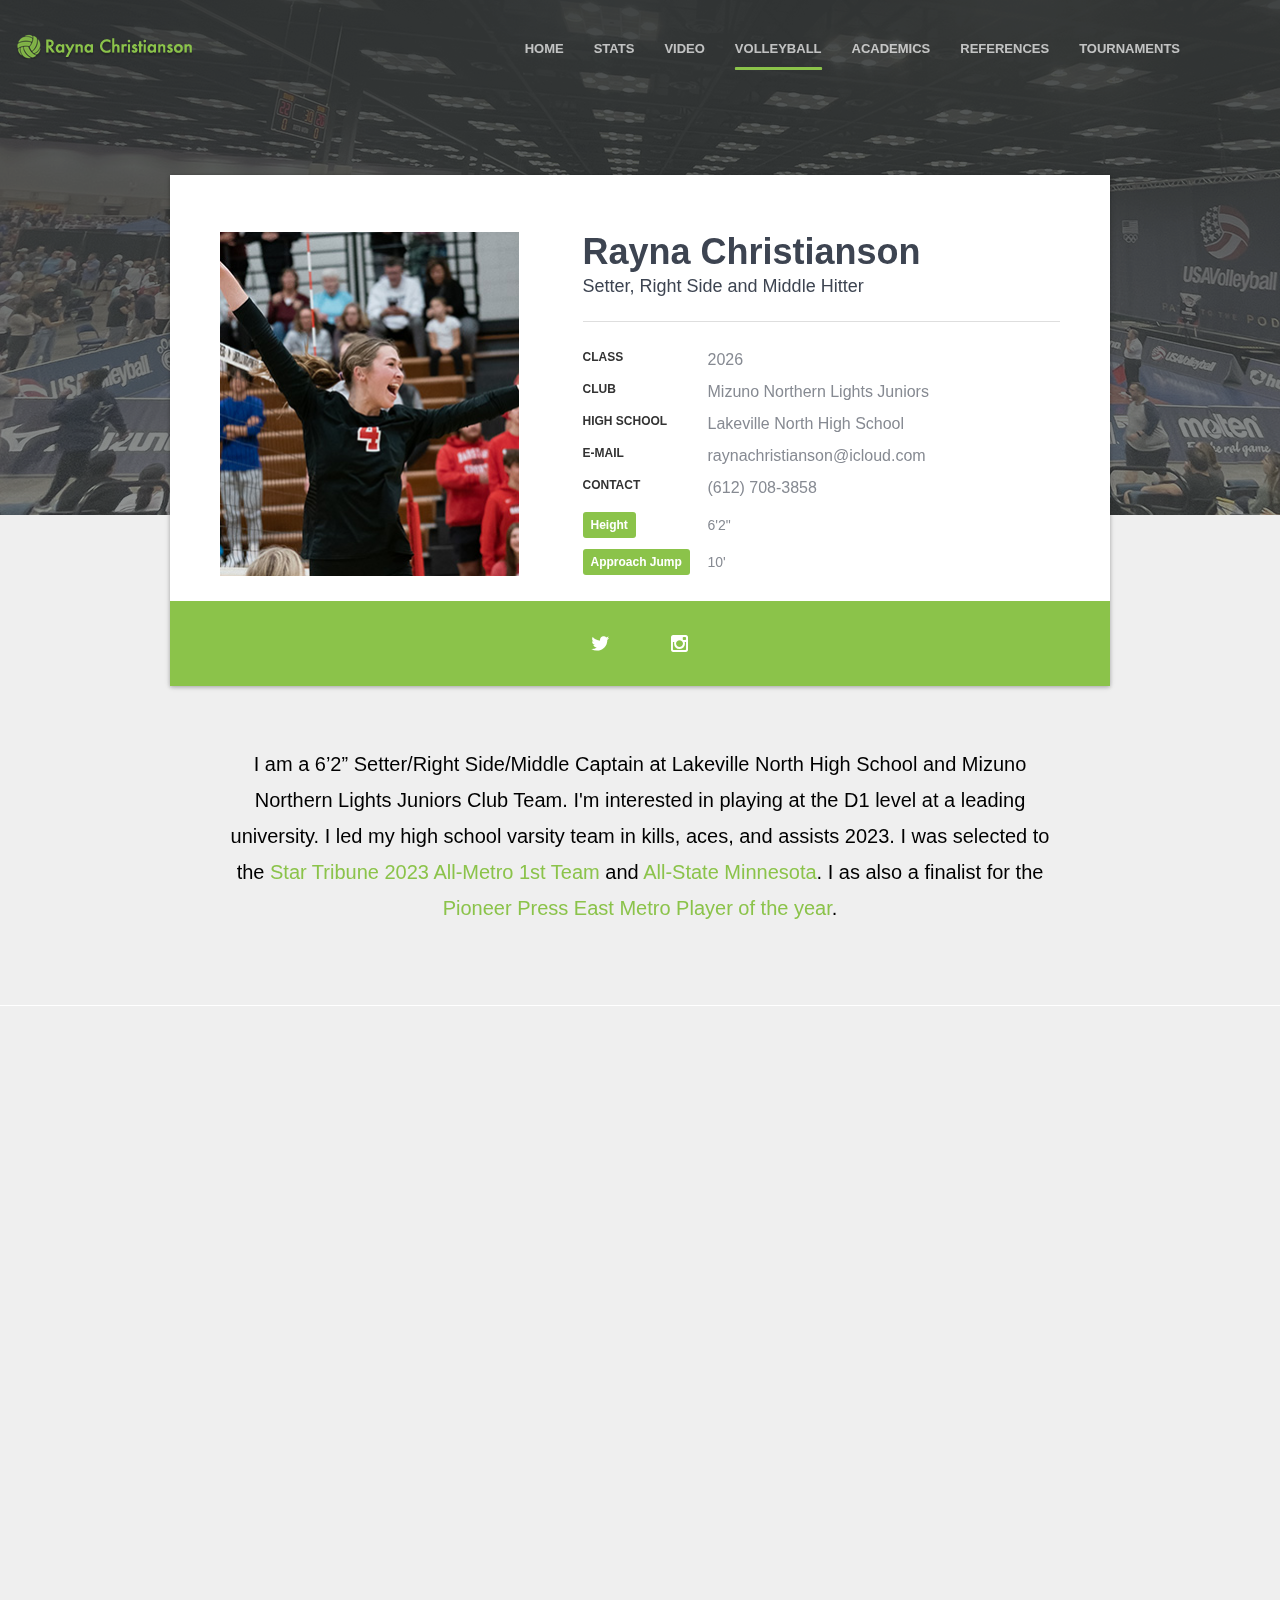
==== commit d5cf70d6: "Remove 16-1" ====
--- a/public/index.html
+++ b/public/index.html
@@ -129,7 +129,7 @@
                     <dt class="profile-vacation"><span>Height</span></dt>
                     <dd class="profile-vacation">6'2"</dd>
                     <dt class="profile-vacation"><span>Approach Jump</span></dt>
-                    <dd class="profile-vacation">9'11"</dd>
+                    <dd class="profile-vacation">10'</dd>
                   </dl>
                 </div>
               </div>
@@ -143,7 +143,7 @@
           </div>
 
           <div class="profile-text">
-            <p>I am a 6’2” Setter/Right Side/Middle at Lakeville North High School and a Setter/Right Side Hitter at Mizuno Northern Lights Juniors. I'm interested in playing at the D1 level at a leading university. I led my high school varsity team in kills, aces, and assists 2023. I was selected to the <a href="https://www.startribune.com/minnesota-all-metro-volleyball-teams-high-school-twin-cities-star-tribune/600317839/">Star Tribune 2023 All-Metro 1st Team</a> and <a href="https://www.mnvbca.org/2023-all-state.html">All-State Minnesota</a>. I as also a finalist for the <a href="https://www.twincities.com/2023/11/07/east-metro-volleyball-player-of-the-year-nova-classical-academys-ava-ball/amp/">Pioneer Press East Metro Player of the year</a>. </p>
+            <p>I am a 6’2” Setter/Right Side/Middle Captain at Lakeville North High School and Mizuno Northern Lights Juniors Club Team. I'm interested in playing at the D1 level at a leading university. I led my high school varsity team in kills, aces, and assists 2023. I was selected to the <a href="https://www.startribune.com/minnesota-all-metro-volleyball-teams-high-school-twin-cities-star-tribune/600317839/">Star Tribune 2023 All-Metro 1st Team</a> and <a href="https://www.mnvbca.org/2023-all-state.html">All-State Minnesota</a>. I as also a finalist for the <a href="https://www.twincities.com/2023/11/07/east-metro-volleyball-player-of-the-year-nova-classical-academys-ava-ball/amp/">Pioneer Press East Metro Player of the year</a>. </p>
           </div>
 
           <!--						<div class="profile-btn">-->
@@ -163,7 +163,7 @@
                 <div class="progress-bar">
                   <div class="bar-data">
                     <span class="bar-title">Height</span>
-                    <span class="bar-value">6'2"</span>
+                    <span class="bar-value">74" - 6'2"</span>
                   </div>
                   <div class="bar-line">
                     <span class="bar-fill" data-width="100%"></span>
@@ -175,7 +175,7 @@
                 <div class="progress-bar">
                   <div class="bar-data">
                     <span class="bar-title">Standing Reach</span>
-                    <span class="bar-value">7'10"</span>
+                    <span class="bar-value"> 95" - 7'11"</span>
                   </div>
                   <div class="bar-line">
                     <span class="bar-fill" data-width="100%"></span>
@@ -189,7 +189,7 @@
                 <div class="progress-bar">
                   <div class="bar-data">
                     <span class="bar-title">Block Jump</span>
-                    <span class="bar-value">9'0"</span>
+                    <span class="bar-value">108" - 9'0"</span>
                   </div>
                   <div class="bar-line">
                     <span class="bar-fill" data-width="100%"></span>
@@ -201,7 +201,7 @@
                 <div class="progress-bar">
                   <div class="bar-data">
                     <span class="bar-title">Approach Jump</span>
-                    <span class="bar-value">9'11"</span>
+                    <span class="bar-value">120" - 10'</span>
                   </div>
                   <div class="bar-line">
                     <span class="bar-fill" data-width="100%"></span>
@@ -245,10 +245,10 @@
           <h2 class="section-title animate">Volleyball Accolades</h2>
           <hr class="profile-line">
           <div class="row" style="border: 1px solid #DDDDDD;border-radius: 10px;margin: 20px;background-color:#ffffff;">
-            <h2><img src="img/star_trib_logo.png"/></h2>
-            <div class="col-sm-3"><a href="img/star_trib.png" target="_blank"><img src="img/star_trib_thumb.png"/></a></div>
+            <h2 style="text-align: center;"><img src="img/star_trib_logo.png"/></h2>
+            <div class="col-sm-3"><a href="img/star_trib.png" target="_blank"><img src="img/star_trib_thumb.png" style="border: 1px solid #8bc34a;margin-bottom: 10px;padding:10px;"/></a></div>
             <div class="col-sm-9">
-              <h3>Rayna Christianson, Lakeville North</h3>
+              <h3>2023 Star Tribune All-Metro First Team</h3>
               <h5>Sophomore, 6-2, setter/right side hitter</h5>
 
               <p>Excels at a dual role for the Panthers. With more than a week left in the season, she led the team in kills (249), service aces (49) and set assists (485). Her versatility and poise allowed for a smooth transition from 2022 Ms. Volleyball finalist Ava Blascziek. Dynamite athlete. College: undecided</p>
@@ -256,26 +256,26 @@
           </div>
           <hr class="profile-line">
           <div class="row" style="border: 1px solid #DDDDDD;border-radius: 10px;margin: 20px;background-color:#ffffff;">
-            <h2><img src="img/mnvbca.png"/></h2>
-            <div class="col-sm-3"><a href="https://www.mnvbca.org/2023-all-state.html" target="_blank"><img src="img/mnvbca_logo.png"/></a></div>
+            <h2 style="text-align: center;margin-top: 10px;"><img src="img/mnvbca.png"/></h2>
+            <div class="col-sm-3"><a href="https://www.mnvbca.org/2023-all-state.html" target="_blank"><img src="img/mnvbca_logo.png" style="border: 1px solid #8bc34a;margin-bottom: 10px;padding:10px;"/></a></div>
             <div class="col-sm-9">
-              <h3>Rayna Christianson, </h3>
+              <h3>2023 Minnesota Volleyball Coaches Association All-State</h3>
               <p>Named to the All-State team for Class AAAA for the Minnesota Volleyball Coaches Association</p>
             </div>
           </div>
           <hr class="profile-line">
           <div class="row" style="border: 1px solid #DDDDDD;border-radius: 10px;margin: 20px;background-color:#ffffff;">
-            <h2><img src="img/pioneer_press_logo.png"/></h2>
-            <div class="col-sm-3"><a href="img/pioneer_press.png" target="_blank"><img src="img/pioneer_press_thumb.png"/></a></div>
+            <h2 style="text-align: center;"><img src="img/pioneer_press_logo.png"/></h2>
+            <div class="col-sm-3"><a href="img/pioneer_press.png" target="_blank"><img src="img/pioneer_press_thumb.png" style="border: 1px solid #8bc34a;margin-bottom: 10px;padding:10px;"/></a></div>
             <div class="col-sm-9">
-              <h3>Rayna Christianson, Lakeville North</h3>
+              <h3>2023 East Metro Player of the Year Finalist</h3>
               <p>Athletic and good at seemingly everything, Christianson figures to have the Panthers in title contention for years to come.</p>
             </div>
           </div>
           <hr class="profile-line">
           <div class="row" style="border: 1px solid #DDDDDD;border-radius: 10px;margin: 20px;background-color:#ffffff;">
-            <h2><img src="img/usa_volleyball.png"/></h2>
-            <div class="col-sm-3"><a href="img/ntdp.png" target="_blank"><img src="img/ntdp_thumb.png"/></a></div>
+            <h2 style="text-align: center;margin-top: 10px;"><img src="img/usa_volleyball.png"/></h2>
+            <div class="col-sm-3"><a href="img/ntdp.png" target="_blank"><img src="img/ntdp_thumb.png"  style="border: 1px solid #8bc34a;margin-bottom: 10px;padding:10px;"/></a></div>
             <div class="col-sm-9">
               <h3>Rayna Christianson, NTDP Training Series</h3>
               <p>Selected to and attended the National Team Development Program for USA Volleyball at the Olympic Training Center in Colorado Spring, CO. </p>
@@ -290,8 +290,8 @@
               <div class="timeline-box-inner animate-left">
                 <span class="arrow"></span>
                 <div class="date">2023-2024</div>
-                <h3>Mizuno Northern Lights 16-1</h3>
-                <p>Setter and Right Side Hitter - All Around</p>
+                <h3>Mizuno Northern Lights</h3>
+<!--                <p>Setter and Right Side Hitter - All Around</p>-->
               </div>
             </div>
             <div class="timeline-inner clearfix" style="height: 857px;">
@@ -476,14 +476,14 @@
             <div class="grid-item size11 bridge">
               <div class="grid-box">
                 <figure class="portfolio-figure">
-                  <img src="//vi.hudl.com/p-highlights/User/16554610/6317a92e9680a609148729c1/0a92c55a_360.jpg?v=B3C546234490DA08" alt="">
+                  <img src="https://vi.hudl.com/p-highlights/User/16554610/65437c8b664bdb13b8106f37/4e67073e_360.jpg?v=60D036EB90DBDB08&" alt="">
                   <figcaption class="portfolio-caption">
                     <div class="portfolio-caption-inner">
                       <h3 class="portfolio-title">13 Kills vs Chaska</h3>
                       <h4 class="portfolio-cat">High School</h4>
 
                       <div class="btn-group">
-                        <a class="portfolioFancybox btn-zoom" data-fancybox-group="portfolioFancybox2" href="https://www.hudl.com/video/3/16554610/6317a92e9680a609148729c3" target="_blank"><i class="icon icon-eye"></i></a>
+                        <a class="portfolioFancybox btn-zoom" data-fancybox-group="portfolioFancybox2" href="https://www.hudl.com/video/3/16554610/650ab647578ee30abc6e56a4" target="_blank"><i class="icon icon-eye"></i></a>
                       </div>
                     </div>
                   </figcaption>
--- a/public/src/style.css
+++ b/public/src/style.css
@@ -2430,7 +2430,7 @@
 }
 
 .section {
-	padding-top: 70px;
+	padding-top: 20px;
 }
 
 .section-box {
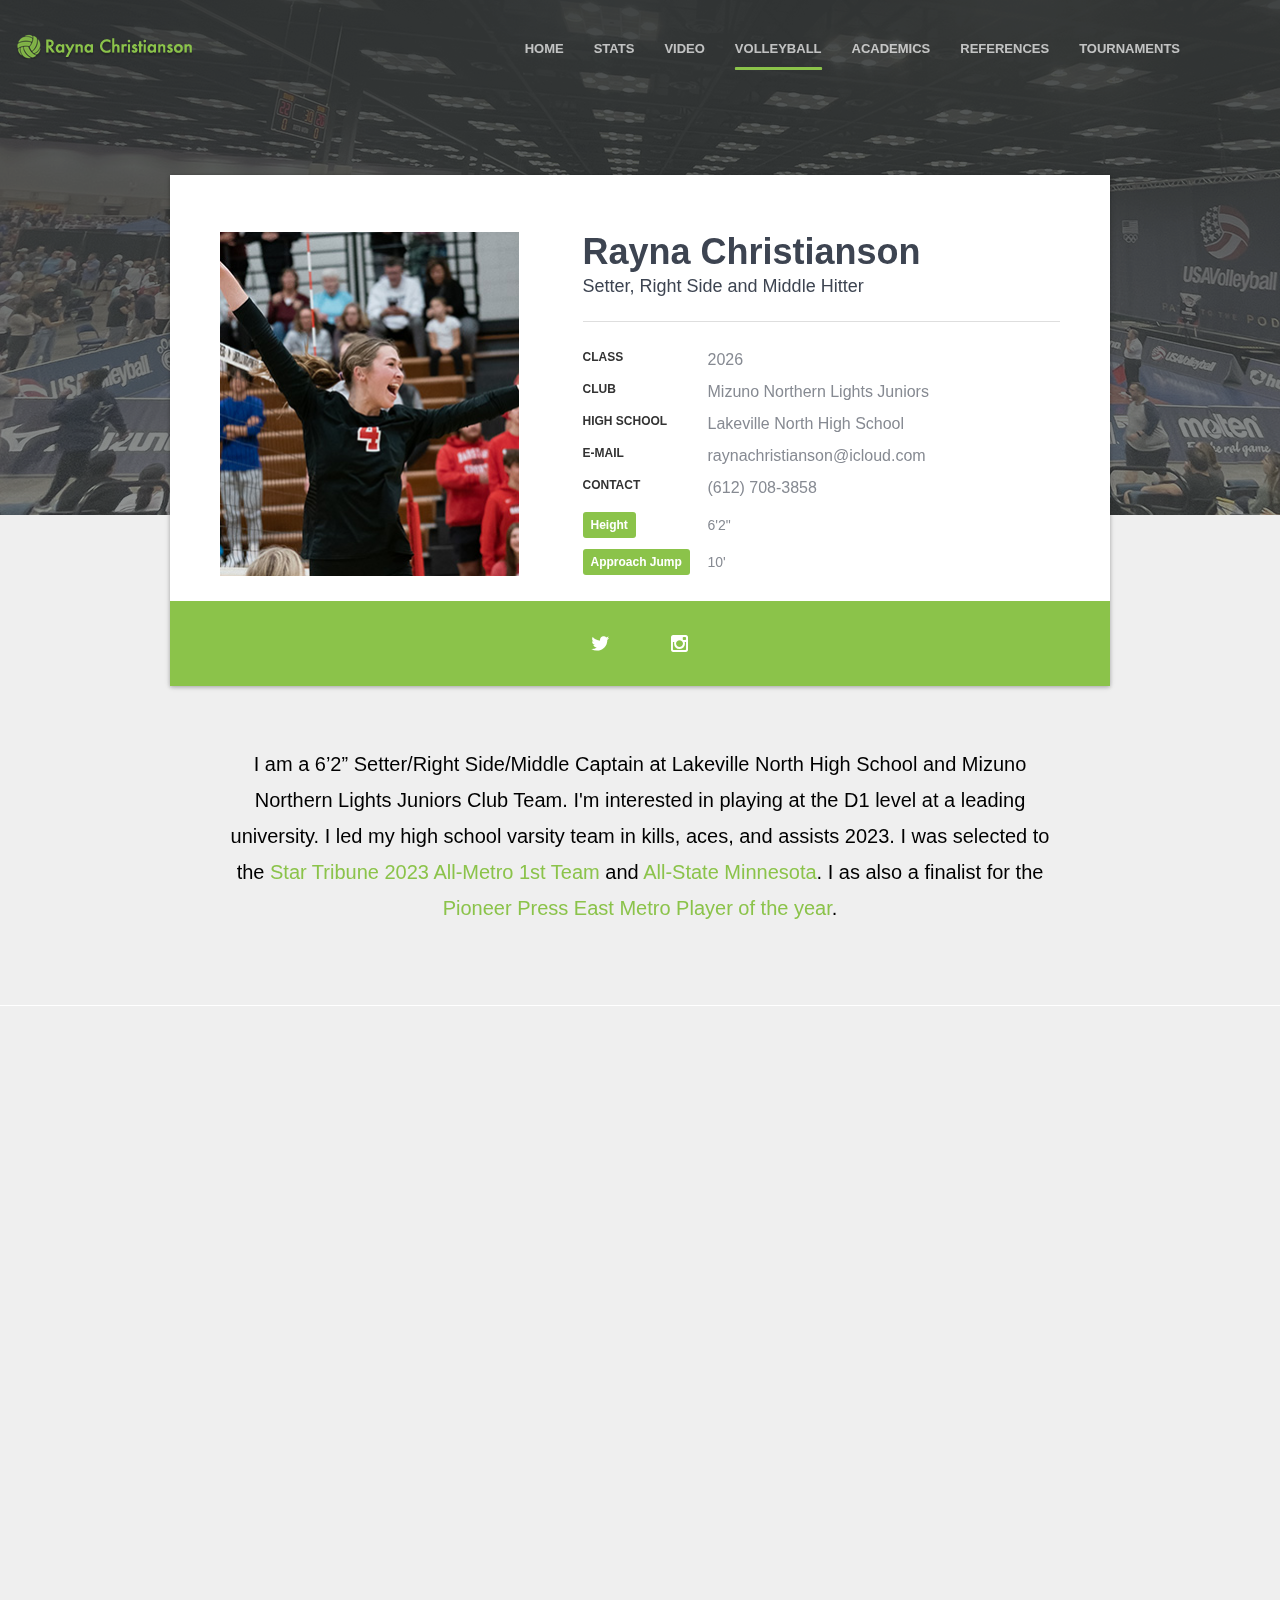
==== commit 5703c7cb: "Added new acolades" ====
--- a/public/index.html
+++ b/public/index.html
@@ -2,686 +2,860 @@
 <html lang="en" class="theme-color-8bc34a theme-skin-light">
 <script async="" src="src/tag.js"></script>
 <head>
-  <meta http-equiv="Content-Type" content="text/html; charset=UTF-8">
-  <meta http-equiv="X-UA-Compatible" content="IE=edge">
-  <meta name="viewport" content="width=device-width, initial-scale=1">
-
-  <title>Rayna Christianson - Volleyball</title>
-
-  <!-- Favicon -->
-  <link rel="shortcut icon" type="image/ico" href="favicon.png">
-
-  <!-- Google Fonts -->
-  <link rel="stylesheet" type="text/css" href="src/styles.css">
-  <!-- Icon Fonts -->
-  <link rel="stylesheet" type="text/css" href="src/map-icons.min.css">
-  <!-- Styles -->
-  <link rel="stylesheet" type="text/css" href="src/jquery.bxslider.css">
-  <link rel="stylesheet" type="text/css" href="src/jquery.mCustomScrollbar.min.css">
-  <link rel="stylesheet" type="text/css" href="src/mediaelementplayer.min.css">
-  <link rel="stylesheet" type="text/css" href="src/jquery.fancybox.css">
-  <link rel="stylesheet" type="text/css" href="src/style.css">
-  <link rel="stylesheet" type="text/css" href="src/anns-green.css">
-  <link rel="stylesheet" type="text/css" href="custom.css">
-
-  <!-- HTML5 shim and Respond.js for IE8 support of HTML5 elements and media queries -->
-  <!--[if lt IE 9]>
-  <script src="https://oss.maxcdn.com/html5shiv/3.7.2/html5shiv.min.js"></script>
-  <script src="https://oss.maxcdn.com/respond/1.4.2/respond.min.js"></script>
-  <![endif]-->
-  <style type="text/css">.fancybox-margin{margin-right:15px;}</style>
-  <!-- Google tag (gtag.js) -->
-  <script async src="https://www.googletagmanager.com/gtag/js?id=G-VQJ8QNCE5Y"></script>
-  <script>
-    window.dataLayer = window.dataLayer || [];
-    function gtag(){dataLayer.push(arguments);}
-    gtag('js', new Date());
-
-    gtag('config', 'G-VQJ8QNCE5Y');
-  </script>
+    <meta http-equiv="Content-Type" content="text/html; charset=UTF-8">
+    <meta http-equiv="X-UA-Compatible" content="IE=edge">
+    <meta name="viewport" content="width=device-width, initial-scale=1">
+
+    <title>Rayna Christianson - Volleyball</title>
+
+    <!-- Favicon -->
+    <link rel="shortcut icon" type="image/ico" href="favicon.png">
+
+    <!-- Google Fonts -->
+    <link rel="stylesheet" type="text/css" href="src/styles.css">
+    <!-- Icon Fonts -->
+    <link rel="stylesheet" type="text/css" href="src/map-icons.min.css">
+    <!-- Styles -->
+    <link rel="stylesheet" type="text/css" href="src/jquery.bxslider.css">
+    <link rel="stylesheet" type="text/css" href="src/jquery.mCustomScrollbar.min.css">
+    <link rel="stylesheet" type="text/css" href="src/mediaelementplayer.min.css">
+    <link rel="stylesheet" type="text/css" href="src/jquery.fancybox.css">
+    <link rel="stylesheet" type="text/css" href="src/style.css">
+    <link rel="stylesheet" type="text/css" href="src/anns-green.css">
+    <link rel="stylesheet" type="text/css" href="custom.css">
+
+    <!-- HTML5 shim and Respond.js for IE8 support of HTML5 elements and media queries -->
+    <!--[if lt IE 9]>
+    <script src="https://oss.maxcdn.com/html5shiv/3.7.2/html5shiv.min.js"></script>
+    <script src="https://oss.maxcdn.com/respond/1.4.2/respond.min.js"></script>
+    <![endif]-->
+    <style type="text/css">.fancybox-margin {
+        margin-right: 15px;
+    }</style>
+    <!-- Google tag (gtag.js) -->
+    <script async src="https://www.googletagmanager.com/gtag/js?id=G-VQJ8QNCE5Y"></script>
+    <script>
+        window.dataLayer = window.dataLayer || [];
+
+        function gtag() {
+            dataLayer.push(arguments);
+        }
+
+        gtag('js', new Date());
+
+        gtag('config', 'G-VQJ8QNCE5Y');
+    </script>
 </head>
 
 <body class="home header-has-img">
 
 <div class="mobile-nav">
-  <button class="btn-mobile mobile-nav-close"><i class="icon icon-close"></i></button>
-
-  <div class="mobile-nav-inner mCustomScrollbar _mCS_1 mCS_no_scrollbar"><div id="mCSB_1" class="mCustomScrollBox mCS-dark mCSB_vertical mCSB_inside" tabindex="0" style="max-height: 0px;"><div id="mCSB_1_container" class="mCSB_container mCS_y_hidden mCS_no_scrollbar_y" style="position:relative; top:0; left:0;" dir="ltr">
-    <nav class="nav">
-      <ul class="clearfix">
-        <li><a href="#">Home</a></li>
-        <li><a href="#stats">Stats</a></li>
-        <li><a href="#video">Video</a> </li>
-        <li><a href="#education">Education</a> </li>
-        <li><a href="#volleyball">Volleyball</a></li>
-        <li><a href="#contact">Contact <span></span></a></li>
-      </ul>
-    </nav>
-  </div><div id="mCSB_1_scrollbar_vertical" class="mCSB_scrollTools mCSB_1_scrollbar mCS-dark mCSB_scrollTools_vertical" style="display: none;"><div class="mCSB_draggerContainer"><div id="mCSB_1_dragger_vertical" class="mCSB_dragger" style="position: absolute; min-height: 30px; top: 0px;" oncontextmenu="return false;"><div class="mCSB_dragger_bar" style="line-height: 30px;"></div></div><div class="mCSB_draggerRail"></div></div></div></div></div>
+    <button class="btn-mobile mobile-nav-close"><i class="icon icon-close"></i></button>
+
+    <div class="mobile-nav-inner mCustomScrollbar _mCS_1 mCS_no_scrollbar">
+        <div id="mCSB_1" class="mCustomScrollBox mCS-dark mCSB_vertical mCSB_inside" tabindex="0"
+             style="max-height: 0px;">
+            <div id="mCSB_1_container" class="mCSB_container mCS_y_hidden mCS_no_scrollbar_y"
+                 style="position:relative; top:0; left:0;" dir="ltr">
+                <nav class="nav">
+                    <ul class="clearfix">
+                        <li><a href="#">Home</a></li>
+                        <li><a href="#stats">Stats</a></li>
+                        <li><a href="#video">Video</a></li>
+                        <li><a href="#education">Education</a></li>
+                        <li><a href="#volleyball">Volleyball</a></li>
+                        <li><a href="#contact">Contact <span></span></a></li>
+                    </ul>
+                </nav>
+            </div>
+            <div id="mCSB_1_scrollbar_vertical"
+                 class="mCSB_scrollTools mCSB_1_scrollbar mCS-dark mCSB_scrollTools_vertical" style="display: none;">
+                <div class="mCSB_draggerContainer">
+                    <div id="mCSB_1_dragger_vertical" class="mCSB_dragger"
+                         style="position: absolute; min-height: 30px; top: 0px;" oncontextmenu="return false;">
+                        <div class="mCSB_dragger_bar" style="line-height: 30px;"></div>
+                    </div>
+                    <div class="mCSB_draggerRail"></div>
+                </div>
+            </div>
+        </div>
+    </div>
 </div><!-- .mobile-nav -->
 
 
 <div class="wrapper">
-  <header class="header" style="min-height: 95px;">
-    <div class="head-bg" style="background: linear-gradient( rgba(0, 0, 0, 0.9), rgba(0, 0, 0, 0.5) ), url('src/background.jpg')"></div>
-
-    <div class="head-bar">
-      <div class="head-bar-inner">
-        <div class="row">
-          <div class="col-sm-3 col-xs-6">
-            <a class="head-logo white" href=""><img src="img/logo-one-line-white-letters_185x25.png" alt="Rayna Christianson"/></a>
-            <a class="head-logo green" href=""><img src="img/logo-one-line-green-letters_185x25.png" alt="Rayna Christianson"/></a>
-            <a class="head-logo black" href=""><img src="img/logo-one-line-black-letters_185x25.png" alt="Rayna Christianson"/></a>
-          </div>
-
-          <div class="col-sm-9 col-xs-6">
-            <div class="nav-wrap">
-              <nav class="nav">
-                <ul class="clearfix">
-                  <li><a href="#">Home<span></span><span></span></a></li>
-                  <li><a href="#stats">Stats<span></span><span></span></a></li>
-                  <li><a href="#video">Video<span></span><span></span></a></li>
-                  <li class="active"><a href="#volleyball">Volleyball<span></span><span></span></a></li>
-
-                  <li><a href="#education">Academics<span></span><span></span></a></li>
-                  <li><a href="#references">References <span></span><span></span></a></li>
-                  <li><a href="#tournaments">Tournaments<span></span><span></span></a></li>
-                </ul>
-              </nav>
-
-            </div><!-- .nav-wrap -->
-          </div>
+    <header class="header" style="min-height: 95px;">
+        <div class="head-bg"
+             style="background: linear-gradient( rgba(0, 0, 0, 0.9), rgba(0, 0, 0, 0.5) ), url('src/background.jpg')"></div>
+
+        <div class="head-bar">
+            <div class="head-bar-inner">
+                <div class="row">
+                    <div class="col-sm-3 col-xs-6">
+                        <a class="head-logo white" href=""><img src="img/logo-one-line-white-letters_185x25.png"
+                                                                alt="Rayna Christianson"/></a>
+                        <a class="head-logo green" href=""><img src="img/logo-one-line-green-letters_185x25.png"
+                                                                alt="Rayna Christianson"/></a>
+                        <a class="head-logo black" href=""><img src="img/logo-one-line-black-letters_185x25.png"
+                                                                alt="Rayna Christianson"/></a>
+                    </div>
+
+                    <div class="col-sm-9 col-xs-6">
+                        <div class="nav-wrap">
+                            <nav class="nav">
+                                <ul class="clearfix">
+                                    <li><a href="#">Home<span></span><span></span></a></li>
+                                    <li><a href="#stats">Stats<span></span><span></span></a></li>
+                                    <li><a href="#video">Video<span></span><span></span></a></li>
+                                    <li class="active"><a href="#volleyball">Volleyball<span></span><span></span></a>
+                                    </li>
+
+                                    <li><a href="#education">Academics<span></span><span></span></a></li>
+                                    <li><a href="#references">References <span></span><span></span></a></li>
+                                    <li><a href="#tournaments">Tournaments<span></span><span></span></a></li>
+                                </ul>
+                            </nav>
+
+                        </div><!-- .nav-wrap -->
+                    </div>
+                </div>
+            </div>
         </div>
-      </div>
-    </div>
-  </header><!-- .header -->
-
-  <div class="content">
-    <div class="container">
-
-      <!-- START: PAGE CONTENT -->
-      <section id="about" class="section section-about">
-        <div class="animate-up">
-          <div class="section-box">
-            <div class="profile">
-              <div class="row">
-                <div class="col-xs-5">
-                  <div class="profile-photo"><img src="src/rayna_christianson_cover.jpg" alt="Rayna Christianson"></div>
-                </div>
-                <div class="col-xs-7">
-                  <div class="profile-info">
-
-                    <h1 class="profile-title">Rayna Christianson</h1>
-
-                    <h2 class="profile-position">Setter, Right Side and Middle Hitter</h2>
-                  </div>
-                  <dl class="profile-list">
-                    <dt>Class</dt>
-                    <dd>2026</dd>
-                    <dt>Club</dt>
-                    <dd><a href="https://www.northernlightsjuniors.org/2023/player.php?year=2023&id=456494&team=151" target="_blank">Mizuno Northern Lights Juniors</dd>
-                    <dt>High School</dt>
-                    <dd><a href="https://www.panther-volleyball.com" target="_blank">Lakeville North High School</a></dd>
-                    <dt>E-mail</dt>
-                    <dd><a href="mailto:raynachristianson@icloud.com	">raynachristianson@icloud.com</a></dd>
-                    <dt>Contact</dt>
-                    <dd><a href="tel:+6127083858">(612) 708-3858</a></dd>
-                    <dt class="profile-vacation"><span>Height</span></dt>
-                    <dd class="profile-vacation">6'2"</dd>
-                    <dt class="profile-vacation"><span>Approach Jump</span></dt>
-                    <dd class="profile-vacation">10'</dd>
-                  </dl>
-                </div>
-              </div>
-            </div>
-            <div class="profile-social">
-              <ul class="social">
-                <li><a class="ripple-centered" href="https://twitter.com/Rayna2026" target="_blank"><i class="icon icon-twitter"></i></a></li>
-                <li><a class="ripple-centered" href="https://www.instagram.com/rayna.christianson/" target="_blank"><i class="icon icon-instagram"></i></a></li>
-              </ul>
-            </div>
-          </div>
-
-          <div class="profile-text">
-            <p>I am a 6’2” Setter/Right Side/Middle Captain at Lakeville North High School and Mizuno Northern Lights Juniors Club Team. I'm interested in playing at the D1 level at a leading university. I led my high school varsity team in kills, aces, and assists 2023. I was selected to the <a href="https://www.startribune.com/minnesota-all-metro-volleyball-teams-high-school-twin-cities-star-tribune/600317839/">Star Tribune 2023 All-Metro 1st Team</a> and <a href="https://www.mnvbca.org/2023-all-state.html">All-State Minnesota</a>. I as also a finalist for the <a href="https://www.twincities.com/2023/11/07/east-metro-volleyball-player-of-the-year-nova-classical-academys-ava-ball/amp/">Pioneer Press East Metro Player of the year</a>. </p>
-          </div>
-
-          <!--						<div class="profile-btn">-->
-          <!--							<a class="btn btn-border ripple" href="resume.png" target="_blank">Download Profile</a>-->
-          <!--						</div>-->
-
-          <hr class="profile-line">
-        </div>
-      </section><!-- #about -->
-
-      <section id="stats" class="section section-skills">
-        <div class="animate-up">
-          <h2 class="section-title">Stats</h2>
-          <div class="section-box">
-            <div class="row">
-              <div class="col-sm-6">
-                <div class="progress-bar">
-                  <div class="bar-data">
-                    <span class="bar-title">Height</span>
-                    <span class="bar-value">74" - 6'2"</span>
-                  </div>
-                  <div class="bar-line">
-                    <span class="bar-fill" data-width="100%"></span>
-                  </div>
-                </div>
-              </div>
-
-              <div class="col-sm-6">
-                <div class="progress-bar">
-                  <div class="bar-data">
-                    <span class="bar-title">Standing Reach</span>
-                    <span class="bar-value"> 95" - 7'11"</span>
-                  </div>
-                  <div class="bar-line">
-                    <span class="bar-fill" data-width="100%"></span>
-                  </div>
-                </div>
-              </div>
-            </div>
-
-            <div class="row">
-              <div class="col-sm-6">
-                <div class="progress-bar">
-                  <div class="bar-data">
-                    <span class="bar-title">Block Jump</span>
-                    <span class="bar-value">108" - 9'0"</span>
-                  </div>
-                  <div class="bar-line">
-                    <span class="bar-fill" data-width="100%"></span>
-                  </div>
-                </div>
-              </div>
-
-              <div class="col-sm-6">
-                <div class="progress-bar">
-                  <div class="bar-data">
-                    <span class="bar-title">Approach Jump</span>
-                    <span class="bar-value">120" - 10'</span>
-                  </div>
-                  <div class="bar-line">
-                    <span class="bar-fill" data-width="100%"></span>
-                  </div>
-                </div>
-              </div>
-            </div>
-
-            <div class="row">
-              <div class="col-sm-6">
-                <div class="progress-bar">
-                  <div class="bar-data">
-                    <span class="bar-title">Grad Year</span>
-                    <span class="bar-value">2026</span>
-                  </div>
-                  <div class="bar-line">
-                    <span class="bar-fill" data-width="100%"></span>
-                  </div>
-                </div>
-              </div>
-
-              <div class="col-sm-6">
-                <div class="progress-bar">
-                  <div class="bar-data">
-                    <span class="bar-title">Current GPA</span>
-                    <span class="bar-value">4.0</span>
-                  </div>
-                  <div class="bar-line">
-                    <span class="bar-fill" data-width="100%"></span>
-                  </div>
-                </div>
-              </div>
-            </div>
-          </div>
-        </div>
-      </section>
-
-
-      <section id="volleyball" class="section section-experience">
-        <div class="animate-up">
-          <h2 class="section-title animate">Volleyball Accolades</h2>
-          <hr class="profile-line">
-          <div class="row" style="border: 1px solid #DDDDDD;border-radius: 10px;margin: 20px;background-color:#ffffff;">
-            <h2 style="text-align: center;"><img src="img/star_trib_logo.png"/></h2>
-            <div class="col-sm-3"><a href="img/star_trib.png" target="_blank"><img src="img/star_trib_thumb.png" style="border: 1px solid #8bc34a;margin-bottom: 10px;padding:10px;"/></a></div>
-            <div class="col-sm-9">
-              <h3>2023 Star Tribune All-Metro First Team</h3>
-              <h5>Sophomore, 6-2, setter/right side hitter</h5>
-
-              <p>Excels at a dual role for the Panthers. With more than a week left in the season, she led the team in kills (249), service aces (49) and set assists (485). Her versatility and poise allowed for a smooth transition from 2022 Ms. Volleyball finalist Ava Blascziek. Dynamite athlete. College: undecided</p>
-            </div>
-          </div>
-          <hr class="profile-line">
-          <div class="row" style="border: 1px solid #DDDDDD;border-radius: 10px;margin: 20px;background-color:#ffffff;">
-            <h2 style="text-align: center;margin-top: 10px;"><img src="img/mnvbca.png"/></h2>
-            <div class="col-sm-3"><a href="https://www.mnvbca.org/2023-all-state.html" target="_blank"><img src="img/mnvbca_logo.png" style="border: 1px solid #8bc34a;margin-bottom: 10px;padding:10px;"/></a></div>
-            <div class="col-sm-9">
-              <h3>2023 Minnesota Volleyball Coaches Association All-State</h3>
-              <p>Named to the All-State team for Class AAAA for the Minnesota Volleyball Coaches Association</p>
-            </div>
-          </div>
-          <hr class="profile-line">
-          <div class="row" style="border: 1px solid #DDDDDD;border-radius: 10px;margin: 20px;background-color:#ffffff;">
-            <h2 style="text-align: center;"><img src="img/pioneer_press_logo.png"/></h2>
-            <div class="col-sm-3"><a href="img/pioneer_press.png" target="_blank"><img src="img/pioneer_press_thumb.png" style="border: 1px solid #8bc34a;margin-bottom: 10px;padding:10px;"/></a></div>
-            <div class="col-sm-9">
-              <h3>2023 East Metro Player of the Year Finalist</h3>
-              <p>Athletic and good at seemingly everything, Christianson figures to have the Panthers in title contention for years to come.</p>
-            </div>
-          </div>
-          <hr class="profile-line">
-          <div class="row" style="border: 1px solid #DDDDDD;border-radius: 10px;margin: 20px;background-color:#ffffff;">
-            <h2 style="text-align: center;margin-top: 10px;"><img src="img/usa_volleyball.png"/></h2>
-            <div class="col-sm-3"><a href="img/ntdp.png" target="_blank"><img src="img/ntdp_thumb.png"  style="border: 1px solid #8bc34a;margin-bottom: 10px;padding:10px;"/></a></div>
-            <div class="col-sm-9">
-              <h3>Rayna Christianson, NTDP Training Series</h3>
-              <p>Selected to and attended the National Team Development Program for USA Volleyball at the Olympic Training Center in Colorado Spring, CO. </p>
-            </div>
-          </div>
-          <h2 class="section-title animate">Timeline/Teams</h2>
-
-          <div class="timeline">
-            <div class="timeline-bar" style="top: 80px; height: 596px;"></div>
-            <div class="timeline-box timeline-box-right" style="position: absolute; right: 0px; top: 0px;">
-              <span class="dot"></span>
-              <div class="timeline-box-inner animate-left">
-                <span class="arrow"></span>
-                <div class="date">2023-2024</div>
-                <h3>Mizuno Northern Lights</h3>
-<!--                <p>Setter and Right Side Hitter - All Around</p>-->
-              </div>
-            </div>
-            <div class="timeline-inner clearfix" style="height: 857px;">
-              <div class="timeline-box timeline-box-left" style="position: absolute; left: 0px; top: 0px;">
-                <span class="dot"></span>
-                <div class="timeline-box-inner animate-right">
-                  <span class="arrow"></span>
-                  <div class="date">2023</div>
-                  <h3>Lakeville North HS Varsity Team</h3>
-                  <h4>Sophomore - Captain - S/RS/MH</h4>
-                  <p>Lead the team in:</p>
-                  <ul>
-                    <li>Assists - 540</li>
-                    <li>Kills - 280</li>
-                    <li>Aces - 53</li>
-                  </ul>
-                  <h5>AWARDS</h5>
-                    <ul>
-                      <li>Star Tribune All-Metro 1st Team</li>
-                      <li>All-State Team</li>
-                      <li>Pioneer Press East Metro Finalist</li>
-                      <li>All-Conference</li>
-                  </ul>
-                </div>
-              </div>
-              <div class="timeline-box timeline-box-right" style="position: absolute; right: 0px; top: 0px;">
-                <span class="dot"></span>
-                <div class="timeline-box-inner animate-left">
-                  <span class="arrow"></span>
-                  <div class="date">2022-2023</div>
-                  <h3>Mizuno Northern Lights 15-1</h3>
-                  <p>Setter and Right Side Hitter - All Around</p>
-                </div>
-              </div>
-              <div class="timeline-box timeline-box-left" style="position: absolute; left: 0px; top: 286px;">
-                <span class="dot"></span>
-                <div class="timeline-box-inner animate-right">
-                  <span class="arrow"></span>
-                  <div class="date">2022-2023</div>
-                  <h3>Lakeville North HS Varsity Team</h3>
-                  <h4>Freshman - MB</h4>
-                  <p>Lead the team in:</p>
-                  <ul>
-                    <li>Hitting percentage - 246 total kills, 54 errors from 451 attempts = .426</li>
-                    <li>Solo blocks (14) and block assists (44)</li>
-                    <li>40 aces from 276 serves</li>
-                    <li>Helped the team to 2nd place in the AAAA MN state tournament in 2022</li>
-                  </ul>
-                  <h5>AWARDS</h5>
-                  <ul>
-                    <li>South Suburban All-Conference</li>
-                  </ul>
-
-                </div>
-              </div>
-              <div class="timeline-box timeline-box-right" style="position: absolute; right: 0px; top: 356px;">
-                <span class="dot"></span>
-                <div class="timeline-box-inner animate-left">
-                  <span class="arrow"></span>
-                  <div class="date">2021-2022</div>
-                  <h3>Mizuno Northern Lights 14-1</h3>
-                  <p>Setter and Right Side Hitter - All Around</p>
-                  <ul>
-                    <li>AAU Nationals in Orlando, FL - 3rd place in Open division</li>
-                    <li>USA Volleyball Nationals in Indianapolis, IN - 4th place in National division</li>
-                  </ul>
-                  <ul>
-                    <li>Volleyball Recruiter.com named 2022 Club All-American for 14s</li>
-                    <li><a href="https://vballrecruiter.com/aau-14-open-all-tournament-team/">AAU 14 Open: All-Tournament Team</a></li>
-                  </ul>
-                </div>
-              </div>
-              <div class="timeline-box timeline-box-left" style="position: absolute; left: 0px; top: 0px;">
-                <span class="dot"></span>
-                <div class="timeline-box-inner animate-right">
-                  <span class="arrow"></span>
-                  <div class="date">2020-2021</div>
-                  <h3>Lakeville North HS Varsity Team</h3>
-                  <h4>8th Grade</h4>
-                  <p>Varsity starter at Middle Blocker/Hitter leading the team in hitting percentage (.386), solo blocks and block assists helping the team to the consolation championship in the AAAA MN state tournament in 2021.</p>
-                  <p>Received South Suburban All Conference Honorable Mention for 2021 season.</p>
-                </div>
-              </div>
-              <div class="timeline-box timeline-box-right" style="position: absolute; right: 0px; top: 0px;">
-                <span class="dot"></span>
-                <div class="timeline-box-inner animate-left">
-                  <span class="arrow"></span>
-                  <div class="date">2020-2021</div>
-                  <h3>Mizuno Northern Lights 13-1</h3>
-                  <p>Setter and Right Side Hitter - All Around</p>
-                  <p>Named to the All-American All Star Team at the 2021 AAU Volleyball National Championships in Orlando, FL and helped our team take 3rd in their division.</p>
-                </div>
-              </div>
-
-              <div class="timeline-box timeline-box-left" style="position: absolute; left: 0px; top: 0px;">
-                <span class="dot"></span>
-                <div class="timeline-box-inner animate-right">
-                  <span class="arrow"></span>
-                  <div class="date">2019-2020</div>
-                  <h3>Lakeville North HS 9A Team</h3>
-                  <h4>7th Grade</h4>
-                  <p>Setter and Right Side Hitter</p>
-                </div>
-              </div>
-              <div class="timeline-box timeline-box-right" style="position: absolute; right: 0px; top: 0px;">
-                <span class="dot"></span>
-                <div class="timeline-box-inner animate-left">
-                  <span class="arrow"></span>
-                  <div class="date">2017-2019</div>
-                  <h3>Lakeville North Juniors 12-1</h3>
-                  <h4>10 & 11 year old</h4>
-                </div>
-              </div>
-
-
-            </div>
-          </div>
-        </div>
-      </section><!-- #experience -->
-
-
-
-
-
-      <!-- #skills -->
-
-      <section id="highlight" class="section section-interests">
-        <div class="animate-up">
-          <h2 class="section-title">Highlight Film</h2>
-
-          <div class="section-box">
-            <div class="video-container">
-              <iframe src="https://www.youtube.com/embed/FPD0LoyF3Po" title="Rayna Christianson Volleyball Highlight Film" frameborder="0" allow="accelerometer; autoplay; clipboard-write; encrypted-media; gyroscope; picture-in-picture; web-share" allowfullscreen></iframe>
-            </div>
-          </div>
-        </div>
-      </section>
-
-      <section id="hobbies" class="section section-interests">
-        <div class="animate-up">
-          <h2 class="section-title">Hudl</h2>
-
-          <div class="section-box">
-
-            <p><a href="https://www.hudl.com/profile/16554610/Rayna-Christianson/highlights" target="_blank">
-              <img src="src/hudl_logo.png" alt="Rayna Christianson Hudl Profile"/><br/>View all my highlights on Hudl.com</a></p>
-          </div>
-        </div>
-      </section>
-
-      <!-- Start Video Section  -->
-
-      <section id="video" class="section section-portfolio">
-        <div class="animate-up">
-          <h2 class="section-title">Video</h2>
-
-
-          <!-- Large Photo  -->
-
-          <div class="grid" style="position: relative; height: 597.25px;">
-            <div class="grid-sizer"></div>
-
-            <div class="grid-item size22 photography">
-              <div class="grid-box">
-                <figure class="portfolio-figure">
-                  <img src="src/video-1.jpg" alt="">
-                  <figcaption class="portfolio-caption">
-                    <div class="portfolio-caption-inner">
-                      <h3 class="portfolio-title">Lakeville North vs East Ridge</h3>
-                      <h4 class="portfolio-cat">HIGH SCHOOL</h4>
-
-                      <div class="btn-group">
-                        <a class="portfolioFancybox btn-zoom" data-fancybox-group="portfolioFancybox1" href="https://www.youtube.com/watch?v=abxzpQh4DyA" target="_blank"><i class="icon icon-eye"></i></a>
-                      </div>
-                    </div>
-                  </figcaption>
-                </figure>
-
-              </div>
-            </div><!-- Video Thumbnail Small -->
-
-            <div class="grid-item size11 bridge">
-              <div class="grid-box">
-                <figure class="portfolio-figure">
-                  <img src="https://vi.hudl.com/p-highlights/User/16554610/65437c8b664bdb13b8106f37/4e67073e_360.jpg?v=60D036EB90DBDB08&" alt="">
-                  <figcaption class="portfolio-caption">
-                    <div class="portfolio-caption-inner">
-                      <h3 class="portfolio-title">13 Kills vs Chaska</h3>
-                      <h4 class="portfolio-cat">High School</h4>
-
-                      <div class="btn-group">
-                        <a class="portfolioFancybox btn-zoom" data-fancybox-group="portfolioFancybox2" href="https://www.hudl.com/video/3/16554610/650ab647578ee30abc6e56a4" target="_blank"><i class="icon icon-eye"></i></a>
-                      </div>
-                    </div>
-                  </figcaption>
-                </figure>
-
-
-              </div>
-            </div>
-            <div class="grid-item size11 nature photography">
-              <div class="grid-box">
-                <figure class="portfolio-figure">
-                  <img src="//vi.hudl.com/p-highlights/User/16554610/631cf89f57982a0b287ecfc7/32b157b3_360.jpg?v=7A51EC416E93DA08" alt="">
-                  <figcaption class="portfolio-caption">
-                    <div class="portfolio-caption-inner">
-                      <h3 class="portfolio-title">6 Kills vs Marshall</h3>
-                      <h4 class="portfolio-cat">High School</h4>
-
-                      <div class="btn-group">
-                        <a class="portfolioFancybox btn-zoom" data-fancybox-group="portfolioFancybox3" href="https://www.hudl.com/video/3/16554610/631f95c93448a80378e4d10a" target="_blank"><i class="icon icon-eye"></i></a>
-                      </div>
-                    </div>
-                  </figcaption>
-                </figure>
-
-              </div>
-            </div>
-            <div class="grid-item size11 nature photography">
-              <div class="grid-box">
-                <figure class="portfolio-figure">
-                  <img src="//vi.hudl.com/p-highlights/User/16554610/631cf89f57982a0b287ecfc7/32b157b3_360.jpg?v=7A51EC416E93DA08" alt="">
-                  <figcaption class="portfolio-caption">
-                    <div class="portfolio-caption-inner">
-                      <h3 class="portfolio-title">6 Kills vs Marshall</h3>
-                      <h4 class="portfolio-cat">High School</h4>
-
-                      <div class="btn-group">
-                        <a class="portfolioFancybox btn-zoom" data-fancybox-group="portfolioFancybox3" href="https://www.hudl.com/video/3/16554610/631f95c93448a80378e4d10a" target="_blank"><i class="icon icon-eye"></i></a>
-                      </div>
-                    </div>
-                  </figcaption>
-                </figure>
-
-              </div>
-            </div><!-- .grid-item -->
-          </div>
-
-        </div>
-      </section><!-- #portfolio -->
-
-
-      <section id="education" class="section section-education">
-        <div class="animate-up">
-          <h2 class="section-title animate">Education and Academic Honors</h2>
-
-          <div class="timeline">
-            <div class="timeline-bar" style="top: 80px; height: 267px;"></div>
-            <div class="timeline-inner clearfix" style="height: 439px;">
-              <div class="timeline-box timeline-box-compact timeline-box-left" style="position: absolute; left: 0px; top: 0px;">
-                <span class="dot"></span>
-
-                <div class="timeline-box-inner animate-right">
-                  <span class="arrow"></span>
-                  <div class="date"><span>High School</span></div>
-                  <h3>Lakeville North High School, Lakeville, MN</h3>
-                  <h4>Honors Track</h4>
-                  <p>Lakeville North High School is a school with a high academic standard.<br>AP classes include:
-                  </p><ul>
-                  <li>American Lit</li>
-                  <li>US History</li>
-                  <li>Advanced Algebra 2</li>
-                  <li>Pre-Calc</li>
-                  <li>Chem</li>
-                  <li>Physics 1
-                  </li></ul></div>
-              </div>
-
-              <div class="timeline-box timeline-box-compact timeline-box-right" style="position: absolute; right: 0px; top: 70px;">
-                <span class="dot"></span>
-
-                <div class="timeline-box-inner animate-left">
-                  <span class="arrow"></span>
-                  <div class="date"><span>Academic Interests</span></div>
-                  <h3>Health</h3>
-                  <h4>Computer, Information Systems and Systems Design</h4>
-                </div>
-              </div>
-
-
-              <div class="timeline-box timeline-box-compact timeline-box-right" style="position: absolute; right: 0px; top: 267px;">
-                <span class="dot"></span>
-
-                <div class="timeline-box-inner animate-left">
-                  <span class="arrow"></span>
-                  <div class="date"><span>Extra-Curriculars</span></div>
-                  <h3>Basketball</h3>
-                  <ul>
-                    <li>AAU - North Tartan - 2020 & 2021</li>
-                    <li>MN Crossfire - 2022</li>
-                    <li>Lakeville North High School - 10A as a 7th Grader</li>
-                  </ul>
-                </div>
-              </div>
-
-
-            </div>
-          </div>
-
-          <!-- download transcripts button -->
-
-          <!--				<div class="profile-btn">-->
-          <!--							<a class="btn btn-border ripple" href="transcript.pdf" target="_blank">Download Transcript<br>(demo password is basketball)</a>&nbsp;&nbsp;&nbsp;&nbsp;&nbsp;&nbsp;<a class="btn btn-border ripple" href="transcript.pdf" target="_blank">Download ACT Scores<br>(demo password is basketball)</a>-->
-          <!--						</div>-->
-
-        </div>
-      </section><!-- #education -->
-
-      <section id="references" class="section section-references">
-        <div class="animate-up">
-          <h2 class="section-title">Accolades</h2>
-          <div class="section-box">
-            <div class="bx-wrapper" style="max-width: 100%; margin: 0px auto;">
-              <div class="bx-viewport" style="width: 100%; overflow: hidden; position: relative; height: 257px;">
-                <ul class="ref-slider" style="width: 515%; position: relative; transition-duration: 0s; transform: translate3d(-2430px, 0px, 0px);">
-                  <li style="float: left; list-style: none; position: relative; width: 810px;" class="bx-clone">
-                    <div class="ref-box">
-                      <div class="person-speech">
-                        <p>What a talent Christianson is! At 6-2, she's long and is good enough setting and hitting it's hard to say which she is better at. She has great hands running the offense and is a total mismatch when attacking with her height.</p>
-                      </div>
-                      <div class="person-info clearfix">
-
-                        <div class="person-name-title">
-                          <span class="person-name">Vballrecruiter.com <a href="https://vballrecruiter.com/aau-14s-18s-day-1-show-stoppers/">AAU 14s/18s: Day 1 Show Stoppers</a></span>
-                        </div>
-                      </div>
-                    </div>
-                  </li>
-                  <li style="float: left; list-style: none; position: relative; width: 810px;" class="bx-clone">
-                    <div class="ref-box">
-                      <div class="person-speech">
-                        <p>Christianson has tremendous upside and potential in her 6-2 frame. She has a strong, consistent delivery as a setter. And with her height, she can easily go over blockers and is a scoring threat all across the front row.</p>
-                      </div>
-                      <div class="person-info clearfix">
-
-                        <div class="person-name-title">
-                          <span class="person-name">Vballrecruiter.com <a href="https://vballrecruiter.com/usav-14-15s-day-4-show-stoppers/">USAV 14/15s: Day 4 Show Stoppers</a></span>
-                        </div>
-                      </div>
-                    </div>
-                  </li>
-                </ul></div><div class="bx-controls"></div></div>
-            <div class="ref-slider-nav">
-              <span id="ref-slider-prev" class="slider-prev"></span>
-              <span id="ref-slider-next" class="slider-next"></span>
-            </div>
-          </div>
-
-
-        </div>
-      </section>
-
-
-
-      <!-- #references -->
-
-
-
-      <section id="tournaments" class="section section-calendar">
-        <div class="animate-up">
-
-
-
-          <h2 class="section-title">Tournament Schedule</h2>
-
-          <div class="profile-btn">
-            <a class="btn btn-border ripple" href="https://northernlightsjuniors.org/2024/schedule.php?year=2024&team=16-1" target="_blank">View Tournament Schedule
-
-            </a>
-          </div>
-
-        </div>
-        <hr class="profile-line">
-
-      </section>
-
-
-
-      <!-- contact -->
-
-      <section id="contact" class="section section-contact">
-        <div class="animate-up">
-          <h4><center>I'd Love to Hear From You! <br><br>Contact Me or Download My Tournament Schedule and Track Me at an upcoming Tournament</center></h4>
-          <br><br>
-        </div>
-      </section><!-- #contact -->
-      <!-- END: PAGE CONTENT -->
-
-    </div><!-- .container -->
-  </div><!-- .content -->
+    </header><!-- .header -->
+
+    <div class="content">
+        <div class="container">
+
+            <!-- START: PAGE CONTENT -->
+            <section id="about" class="section section-about">
+                <div class="animate-up">
+                    <div class="section-box">
+                        <div class="profile">
+                            <div class="row">
+                                <div class="col-xs-5">
+                                    <div class="profile-photo"><img src="src/rayna_christianson_cover.jpg"
+                                                                    alt="Rayna Christianson"></div>
+                                </div>
+                                <div class="col-xs-7">
+                                    <div class="profile-info">
+
+                                        <h1 class="profile-title">Rayna Christianson</h1>
+
+                                        <h2 class="profile-position">Setter, Right Side and Middle Hitter</h2>
+                                    </div>
+                                    <dl class="profile-list">
+                                        <dt>Class</dt>
+                                        <dd>2026</dd>
+                                        <dt>Club</dt>
+                                        <dd>
+                                            <a href="https://www.northernlightsjuniors.org/2023/player.php?year=2023&id=456494&team=151"
+                                               target="_blank">Mizuno Northern Lights Juniors</dd>
+                                        <dt>High School</dt>
+                                        <dd><a href="https://www.panther-volleyball.com" target="_blank">Lakeville North
+                                            High School</a></dd>
+                                        <dt>E-mail</dt>
+                                        <dd><a href="mailto:raynachristianson@icloud.com	">raynachristianson@icloud.com</a>
+                                        </dd>
+                                        <dt>Contact</dt>
+                                        <dd><a href="tel:+6127083858">(612) 708-3858</a></dd>
+                                        <dt class="profile-vacation"><span>Height</span></dt>
+                                        <dd class="profile-vacation">6'2"</dd>
+                                        <dt class="profile-vacation"><span>Approach Jump</span></dt>
+                                        <dd class="profile-vacation">10'</dd>
+                                    </dl>
+                                </div>
+                            </div>
+                        </div>
+                        <div class="profile-social">
+                            <ul class="social">
+                                <li><a class="ripple-centered" href="https://twitter.com/Rayna2026" target="_blank"><i
+                                        class="icon icon-twitter"></i></a></li>
+                                <li><a class="ripple-centered" href="https://www.instagram.com/rayna.christianson/"
+                                       target="_blank"><i class="icon icon-instagram"></i></a></li>
+                            </ul>
+                        </div>
+                    </div>
+
+                    <div class="profile-text">
+                        <p>I am a 6’2” Setter/Right Side/Middle Captain at Lakeville North High School and Mizuno
+                            Northern Lights Juniors Club Team. I'm interested in playing at the D1 level at a leading
+                            university. I led my high school varsity team in kills, aces, and assists 2023. I was
+                            selected to the <a
+                                    href="https://www.startribune.com/minnesota-all-metro-volleyball-teams-high-school-twin-cities-star-tribune/600317839/">Star
+                                Tribune 2023 All-Metro 1st Team</a> and <a
+                                    href="https://www.mnvbca.org/2023-all-state.html">All-State Minnesota</a>. I as also
+                            a finalist for the <a
+                                    href="https://www.twincities.com/2023/11/07/east-metro-volleyball-player-of-the-year-nova-classical-academys-ava-ball/amp/">Pioneer
+                                Press East Metro Player of the year</a>. </p>
+                    </div>
+
+                    <!--						<div class="profile-btn">-->
+                    <!--							<a class="btn btn-border ripple" href="resume.png" target="_blank">Download Profile</a>-->
+                    <!--						</div>-->
+
+                    <hr class="profile-line">
+                </div>
+            </section><!-- #about -->
+
+            <section id="stats" class="section section-skills">
+                <div class="animate-up">
+                    <h2 class="section-title">Stats</h2>
+                    <div class="section-box">
+                        <div class="row">
+                            <div class="col-sm-6">
+                                <div class="progress-bar">
+                                    <div class="bar-data">
+                                        <span class="bar-title">Height</span>
+                                        <span class="bar-value">74" - 6'2"</span>
+                                    </div>
+                                    <div class="bar-line">
+                                        <span class="bar-fill" data-width="100%"></span>
+                                    </div>
+                                </div>
+                            </div>
+
+                            <div class="col-sm-6">
+                                <div class="progress-bar">
+                                    <div class="bar-data">
+                                        <span class="bar-title">Standing Reach</span>
+                                        <span class="bar-value"> 95" - 7'11"</span>
+                                    </div>
+                                    <div class="bar-line">
+                                        <span class="bar-fill" data-width="100%"></span>
+                                    </div>
+                                </div>
+                            </div>
+                        </div>
+
+                        <div class="row">
+                            <div class="col-sm-6">
+                                <div class="progress-bar">
+                                    <div class="bar-data">
+                                        <span class="bar-title">Block Jump</span>
+                                        <span class="bar-value">108" - 9'0"</span>
+                                    </div>
+                                    <div class="bar-line">
+                                        <span class="bar-fill" data-width="100%"></span>
+                                    </div>
+                                </div>
+                            </div>
+
+                            <div class="col-sm-6">
+                                <div class="progress-bar">
+                                    <div class="bar-data">
+                                        <span class="bar-title">Approach Jump</span>
+                                        <span class="bar-value">120" - 10'</span>
+                                    </div>
+                                    <div class="bar-line">
+                                        <span class="bar-fill" data-width="100%"></span>
+                                    </div>
+                                </div>
+                            </div>
+                        </div>
+
+                        <div class="row">
+                            <div class="col-sm-6">
+                                <div class="progress-bar">
+                                    <div class="bar-data">
+                                        <span class="bar-title">Grad Year</span>
+                                        <span class="bar-value">2026</span>
+                                    </div>
+                                    <div class="bar-line">
+                                        <span class="bar-fill" data-width="100%"></span>
+                                    </div>
+                                </div>
+                            </div>
+
+                            <div class="col-sm-6">
+                                <div class="progress-bar">
+                                    <div class="bar-data">
+                                        <span class="bar-title">Current GPA</span>
+                                        <span class="bar-value">4.0</span>
+                                    </div>
+                                    <div class="bar-line">
+                                        <span class="bar-fill" data-width="100%"></span>
+                                    </div>
+                                </div>
+                            </div>
+                        </div>
+                    </div>
+                </div>
+            </section>
+            <section id="volleyball" class="section section-experience">
+                <div class="animate-up">
+                    <h2 class="section-title animate">Volleyball Accolades</h2>
+                    <hr class="profile-line">
+                    <div class="row"
+                         style="border: 1px solid #DDDDDD;border-radius: 10px;margin: 20px;background-color:#ffffff;">
+                        <h2 style="text-align: center;"><img src="img/prep_dig_logo.png"
+                                                             style="width:200px;margin-top:10px;"/></h2>
+                        <div class="col-sm-3"><a href="https://prepdig.com/minnesota/rankings/2026-rankings/"
+                                                 target="_blank"><img src="img/ranked.jpeg"
+                                                                      style="border: 1px solid #8bc34a;margin-bottom: 10px;padding:10px;"/></a>
+                        </div>
+                        <div class="col-sm-9">
+                            <h3>Ranked #1 in Minnesota for 2026 on PrepDig.com</h3>
+                            <h5>View my profile on <a href="https://prepdig.com/player/rayna-christianson/"
+                                                      target="_blank">PrepDig.com</a></h5>
+                            <p>"Christianson is a quality athlete with size, skills, and finesse to be a high level
+                                setter at the next level. Her length and athleticism helps her set the ball from
+                                anywhere to anywhere on the court. She has consistent location and can run a number of
+                                different tempos on offense."</p>
+                        </div>
+                    </div>
+                    <hr class="profile-line">
+                    <div class="row"
+                         style="border: 1px solid #DDDDDD;border-radius: 10px;margin: 20px;background-color:#ffffff;">
+                        <h2 style="text-align: center;"><img src="img/prep_volleyball_logo.png" style="width:200px;"/>
+                        </h2>
+                        <div class="col-sm-3"><a
+                                href="https://prepvolleyball.com/high-school/fall-stars-class-2026-part-1-2586"
+                                target="_blank"><img src="img/prepvolleyball_thumb.png"
+                                                     style="border: 1px solid #8bc34a;margin-bottom: 10px;padding:10px;"/></a>
+                        </div>
+                        <div class="col-sm-9">
+                            <h3>Fall Stars: The Class of 2026</h3>
+                            <h5>Top 40 in the Nation</h5>
+                            <p>The Fall Star Award is aimed toward players who were strong standouts in their state and
+                                classification, supporting their respective side's efforts through the 2023 campaign.
+                                Some exceptional sophomores step center stage today to be recognized for their steadfast
+                                work, and sportsmanship throughout the fall season!</p>
+                        </div>
+                    </div>
+                    <hr class="profile-line">
+                    <div class="row"
+                         style="border: 1px solid #DDDDDD;border-radius: 10px;margin: 20px;background-color:#ffffff;">
+                        <h2 style="text-align: center;"><img src="img/star_trib_logo.png"/></h2>
+                        <div class="col-sm-3"><a href="img/star_trib.png" target="_blank"><img
+                                src="img/star_trib_thumb.png"
+                                style="border: 1px solid #8bc34a;margin-bottom: 10px;padding:10px;"/></a></div>
+                        <div class="col-sm-9">
+                            <h3>2023 Star Tribune All-Metro First Team</h3>
+                            <h5>Sophomore, 6-2, setter/right side hitter</h5>
+
+                            <p>Excels at a dual role for the Panthers. With more than a week left in the season, she led
+                                the team in kills (249), service aces (49) and set assists (485). Her versatility and
+                                poise allowed for a smooth transition from 2022 Ms. Volleyball finalist Ava Blascziek.
+                                Dynamite athlete. College: undecided</p>
+                        </div>
+                    </div>
+                    <hr class="profile-line">
+                    <div class="row"
+                         style="border: 1px solid #DDDDDD;border-radius: 10px;margin: 20px;background-color:#ffffff;">
+                        <h2 style="text-align: center;margin-top: 10px;"><img src="img/mnvbca.png"/></h2>
+                        <div class="col-sm-3"><a href="https://www.mnvbca.org/2023-all-state.html" target="_blank"><img
+                                src="img/mnvbca_logo.png"
+                                style="border: 1px solid #8bc34a;margin-bottom: 10px;padding:10px;"/></a></div>
+                        <div class="col-sm-9">
+                            <h3>2023 Minnesota Volleyball Coaches Association All-State</h3>
+                            <p>Named to the All-State team for Class AAAA for the Minnesota Volleyball Coaches
+                                Association</p>
+                        </div>
+                    </div>
+                    <hr class="profile-line">
+                    <div class="row"
+                         style="border: 1px solid #DDDDDD;border-radius: 10px;margin: 20px;background-color:#ffffff;">
+                        <h2 style="text-align: center;"><img src="img/pioneer_press_logo.png"/></h2>
+                        <div class="col-sm-3"><a href="img/pioneer_press.png" target="_blank"><img
+                                src="img/pioneer_press_thumb.png"
+                                style="border: 1px solid #8bc34a;margin-bottom: 10px;padding:10px;"/></a></div>
+                        <div class="col-sm-9">
+                            <h3>2023 East Metro Player of the Year Finalist</h3>
+                            <p>Athletic and good at seemingly everything, Christianson figures to have the Panthers in
+                                title contention for years to come.</p>
+                        </div>
+                    </div>
+                    <hr class="profile-line">
+                    <div class="row"
+                         style="border: 1px solid #DDDDDD;border-radius: 10px;margin: 20px;background-color:#ffffff;">
+                        <h2 style="text-align: center;margin-top: 10px;"><img src="img/usa_volleyball.png"/></h2>
+                        <div class="col-sm-3"><a href="img/ntdp.png" target="_blank"><img src="img/ntdp_thumb.png"
+                                                                                          style="border: 1px solid #8bc34a;margin-bottom: 10px;padding:10px;"/></a>
+                        </div>
+                        <div class="col-sm-9">
+                            <h3>Rayna Christianson, NTDP Training Series</h3>
+                            <p>Selected to and attended the National Team Development Program for USA Volleyball at the
+                                Olympic Training Center in Colorado Spring, CO. </p>
+                        </div>
+                    </div>
+                    <hr class="profile-line">
+                    <div class="row"
+                         style="border: 1px solid #DDDDDD;border-radius: 10px;margin: 20px;background-color:#ffffff;">
+                        <h2 style="text-align: center;"><img src="img/vballrecruiter_logo.png"
+                                                             style="width:200px;"/></h2>
+                        <div class="col-sm-3"><a
+                                href="https://prepvolleyball.com/high-school/fall-stars-class-2026-part-1-2586"
+                                target="_blank"><img src="img/prepvolleyball_thumb.png"
+                                                     style="border: 1px solid #8bc34a;margin-bottom: 10px;padding:10px;"/></a>
+                        </div>
+                        <div class="col-sm-9">
+                            <h3>Vball Recruiter - 5 Star Recruit</h3>
+                            <p><a href="">Vballrecruiter.com’s 2023 15s Club All-Americans</a></p>
+                            <p><a href="">AAU 15 Open: Preview And Predictions</a></p>
+                            <p><a href="">Lone Star Classic: Preview and Predictions</a></p>
+                            <p><a href="">Show Me All-Tournament Teams</a></p>
+                            <p><a href="">Show Me: Day 1 Show Stoppers And More</a></p>
+                            <p><a href="">Club: 15s Preseason All-Americans</a></p>
+                        </div>
+                    </div>
+                    <hr class="profile-line">
+                    <h2 class="section-title animate">Timeline/Teams</h2>
+
+                    <div class="timeline">
+                        <div class="timeline-bar" style="top: 80px; height: 596px;"></div>
+                        <div class="timeline-box timeline-box-right" style="position: absolute; right: 0px; top: 0px;">
+                            <span class="dot"></span>
+                            <div class="timeline-box-inner animate-left">
+                                <span class="arrow"></span>
+                                <div class="date">2023-2024</div>
+                                <h3>Mizuno Northern Lights 16-1</h3>
+                                <p>Setter, Right Side Hitter and Middle Blocker - All Around</p>
+                            </div>
+                        </div>
+                        <div class="timeline-inner clearfix" style="height: 857px;">
+                            <div class="timeline-box timeline-box-left"
+                                 style="position: absolute; left: 0px; top: 0px;">
+                                <span class="dot"></span>
+                                <div class="timeline-box-inner animate-right">
+                                    <span class="arrow"></span>
+                                    <div class="date">2023</div>
+                                    <h3>Lakeville North HS Varsity Team</h3>
+                                    <h4>Sophomore - Captain - S/RS/MH</h4>
+                                    <p>Lead the team in:</p>
+                                    <ul>
+                                        <li>Assists - 540</li>
+                                        <li>Kills - 280</li>
+                                        <li>Aces - 53</li>
+                                    </ul>
+                                    <h5>AWARDS</h5>
+                                    <ul>
+                                        <li>Star Tribune All-Metro 1st Team</li>
+                                        <li>All-State Team</li>
+                                        <li>Pioneer Press East Metro Finalist</li>
+                                        <li>All-Conference</li>
+                                    </ul>
+                                </div>
+                            </div>
+                            <div class="timeline-box timeline-box-right"
+                                 style="position: absolute; right: 0px; top: 0px;">
+                                <span class="dot"></span>
+                                <div class="timeline-box-inner animate-left">
+                                    <span class="arrow"></span>
+                                    <div class="date">2022-2023</div>
+                                    <h3>Mizuno Northern Lights 15-1</h3>
+                                    <p>Setter and Right Side Hitter - All Around</p>
+                                </div>
+                            </div>
+                            <div class="timeline-box timeline-box-left"
+                                 style="position: absolute; left: 0px; top: 286px;">
+                                <span class="dot"></span>
+                                <div class="timeline-box-inner animate-right">
+                                    <span class="arrow"></span>
+                                    <div class="date">2022-2023</div>
+                                    <h3>Lakeville North HS Varsity Team</h3>
+                                    <h4>Freshman - MB</h4>
+                                    <p>Lead the team in:</p>
+                                    <ul>
+                                        <li>Hitting percentage - 246 total kills, 54 errors from 451 attempts = .426
+                                        </li>
+                                        <li>Solo blocks (14) and block assists (44)</li>
+                                        <li>40 aces from 276 serves</li>
+                                        <li>Helped the team to 2nd place in the AAAA MN state tournament in 2022</li>
+                                    </ul>
+                                    <h5>AWARDS</h5>
+                                    <ul>
+                                        <li>South Suburban All-Conference</li>
+                                    </ul>
+
+                                </div>
+                            </div>
+                            <div class="timeline-box timeline-box-right"
+                                 style="position: absolute; right: 0px; top: 356px;">
+                                <span class="dot"></span>
+                                <div class="timeline-box-inner animate-left">
+                                    <span class="arrow"></span>
+                                    <div class="date">2021-2022</div>
+                                    <h3>Mizuno Northern Lights 14-1</h3>
+                                    <p>Setter and Right Side Hitter - All Around</p>
+                                    <ul>
+                                        <li>AAU Nationals in Orlando, FL - 3rd place in Open division</li>
+                                        <li>USA Volleyball Nationals in Indianapolis, IN - 4th place in National
+                                            division
+                                        </li>
+                                    </ul>
+                                    <ul>
+                                        <li>Volleyball Recruiter.com named 2022 Club All-American for 14s</li>
+                                        <li><a href="https://vballrecruiter.com/aau-14-open-all-tournament-team/">AAU 14
+                                            Open: All-Tournament Team</a></li>
+                                    </ul>
+                                </div>
+                            </div>
+                            <div class="timeline-box timeline-box-left"
+                                 style="position: absolute; left: 0px; top: 0px;">
+                                <span class="dot"></span>
+                                <div class="timeline-box-inner animate-right">
+                                    <span class="arrow"></span>
+                                    <div class="date">2020-2021</div>
+                                    <h3>Lakeville North HS Varsity Team</h3>
+                                    <h4>8th Grade</h4>
+                                    <p>Varsity starter at Middle Blocker/Hitter leading the team in hitting percentage
+                                        (.386), solo blocks and block assists helping the team to the consolation
+                                        championship in the AAAA MN state tournament in 2021.</p>
+                                    <p>Received South Suburban All Conference Honorable Mention for 2021 season.</p>
+                                </div>
+                            </div>
+                            <div class="timeline-box timeline-box-right"
+                                 style="position: absolute; right: 0px; top: 0px;">
+                                <span class="dot"></span>
+                                <div class="timeline-box-inner animate-left">
+                                    <span class="arrow"></span>
+                                    <div class="date">2020-2021</div>
+                                    <h3>Mizuno Northern Lights 13-1</h3>
+                                    <p>Setter and Right Side Hitter - All Around</p>
+                                    <p>Named to the All-American All Star Team at the 2021 AAU Volleyball National
+                                        Championships in Orlando, FL and helped our team take 3rd in their division.</p>
+                                </div>
+                            </div>
+
+                            <div class="timeline-box timeline-box-left"
+                                 style="position: absolute; left: 0px; top: 0px;">
+                                <span class="dot"></span>
+                                <div class="timeline-box-inner animate-right">
+                                    <span class="arrow"></span>
+                                    <div class="date">2019-2020</div>
+                                    <h3>Lakeville North HS 9A Team</h3>
+                                    <h4>7th Grade</h4>
+                                    <p>Setter and Right Side Hitter</p>
+                                </div>
+                            </div>
+                            <div class="timeline-box timeline-box-right"
+                                 style="position: absolute; right: 0px; top: 0px;">
+                                <span class="dot"></span>
+                                <div class="timeline-box-inner animate-left">
+                                    <span class="arrow"></span>
+                                    <div class="date">2017-2019</div>
+                                    <h3>Lakeville North Juniors 12-1</h3>
+                                    <h4>10 & 11 year old</h4>
+                                </div>
+                            </div>
+
+
+                        </div>
+                    </div>
+                </div>
+            </section><!-- #experience -->
+
+
+            <!-- #skills -->
+
+            <section id="highlight" class="section section-interests">
+                <div class="animate-up">
+                    <h2 class="section-title">Highlight Film</h2>
+
+                    <div class="section-box">
+                        <div class="video-container">
+                            <iframe src="https://www.youtube.com/embed/FPD0LoyF3Po"
+                                    title="Rayna Christianson Volleyball Highlight Film" frameborder="0"
+                                    allow="accelerometer; autoplay; clipboard-write; encrypted-media; gyroscope; picture-in-picture; web-share"
+                                    allowfullscreen></iframe>
+                        </div>
+                    </div>
+                </div>
+            </section>
+
+            <section id="hobbies" class="section section-interests">
+                <div class="animate-up">
+                    <h2 class="section-title">Hudl</h2>
+
+                    <div class="section-box">
+
+                        <p><a href="https://www.hudl.com/profile/16554610/Rayna-Christianson/highlights"
+                              target="_blank">
+                            <img src="src/hudl_logo.png" alt="Rayna Christianson Hudl Profile"/><br/>View all my
+                            highlights on Hudl.com</a></p>
+                    </div>
+                </div>
+            </section>
+
+            <!-- Start Video Section  -->
+
+            <section id="video" class="section section-portfolio">
+                <div class="animate-up">
+                    <h2 class="section-title">Video</h2>
+
+
+                    <!-- Large Photo  -->
+
+                    <div class="grid" style="position: relative; height: 597.25px;">
+                        <div class="grid-sizer"></div>
+
+                        <div class="grid-item size22 photography">
+                            <div class="grid-box">
+                                <figure class="portfolio-figure">
+                                    <img src="src/video-1.jpg" alt="">
+                                    <figcaption class="portfolio-caption">
+                                        <div class="portfolio-caption-inner">
+                                            <h3 class="portfolio-title">Lakeville North vs East Ridge</h3>
+                                            <h4 class="portfolio-cat">HIGH SCHOOL</h4>
+
+                                            <div class="btn-group">
+                                                <a class="portfolioFancybox btn-zoom"
+                                                   data-fancybox-group="portfolioFancybox1"
+                                                   href="https://www.youtube.com/watch?v=abxzpQh4DyA" target="_blank"><i
+                                                        class="icon icon-eye"></i></a>
+                                            </div>
+                                        </div>
+                                    </figcaption>
+                                </figure>
+
+                            </div>
+                        </div><!-- Video Thumbnail Small -->
+
+                        <div class="grid-item size11 bridge">
+                            <div class="grid-box">
+                                <figure class="portfolio-figure">
+                                    <img src="https://vi.hudl.com/p-highlights/User/16554610/65437c8b664bdb13b8106f37/4e67073e_360.jpg?v=60D036EB90DBDB08&"
+                                         alt="">
+                                    <figcaption class="portfolio-caption">
+                                        <div class="portfolio-caption-inner">
+                                            <h3 class="portfolio-title">13 Kills vs Chaska</h3>
+                                            <h4 class="portfolio-cat">High School</h4>
+
+                                            <div class="btn-group">
+                                                <a class="portfolioFancybox btn-zoom"
+                                                   data-fancybox-group="portfolioFancybox2"
+                                                   href="https://www.hudl.com/video/3/16554610/650ab647578ee30abc6e56a4"
+                                                   target="_blank"><i class="icon icon-eye"></i></a>
+                                            </div>
+                                        </div>
+                                    </figcaption>
+                                </figure>
+
+
+                            </div>
+                        </div>
+                        <div class="grid-item size11 nature photography">
+                            <div class="grid-box">
+                                <figure class="portfolio-figure">
+                                    <img src="//vi.hudl.com/p-highlights/User/16554610/631cf89f57982a0b287ecfc7/32b157b3_360.jpg?v=7A51EC416E93DA08"
+                                         alt="">
+                                    <figcaption class="portfolio-caption">
+                                        <div class="portfolio-caption-inner">
+                                            <h3 class="portfolio-title">6 Kills vs Marshall</h3>
+                                            <h4 class="portfolio-cat">High School</h4>
+
+                                            <div class="btn-group">
+                                                <a class="portfolioFancybox btn-zoom"
+                                                   data-fancybox-group="portfolioFancybox3"
+                                                   href="https://www.hudl.com/video/3/16554610/631f95c93448a80378e4d10a"
+                                                   target="_blank"><i class="icon icon-eye"></i></a>
+                                            </div>
+                                        </div>
+                                    </figcaption>
+                                </figure>
+
+                            </div>
+                        </div>
+                        <div class="grid-item size11 nature photography">
+                            <div class="grid-box">
+                                <figure class="portfolio-figure">
+                                    <img src="//vi.hudl.com/p-highlights/User/16554610/631cf89f57982a0b287ecfc7/32b157b3_360.jpg?v=7A51EC416E93DA08"
+                                         alt="">
+                                    <figcaption class="portfolio-caption">
+                                        <div class="portfolio-caption-inner">
+                                            <h3 class="portfolio-title">6 Kills vs Marshall</h3>
+                                            <h4 class="portfolio-cat">High School</h4>
+
+                                            <div class="btn-group">
+                                                <a class="portfolioFancybox btn-zoom"
+                                                   data-fancybox-group="portfolioFancybox3"
+                                                   href="https://www.hudl.com/video/3/16554610/631f95c93448a80378e4d10a"
+                                                   target="_blank"><i class="icon icon-eye"></i></a>
+                                            </div>
+                                        </div>
+                                    </figcaption>
+                                </figure>
+
+                            </div>
+                        </div><!-- .grid-item -->
+                    </div>
+
+                </div>
+            </section><!-- #portfolio -->
+
+
+            <section id="education" class="section section-education">
+                <div class="animate-up">
+                    <h2 class="section-title animate">Education and Academic Honors</h2>
+
+                    <div class="timeline">
+                        <div class="timeline-bar" style="top: 80px; height: 267px;"></div>
+                        <div class="timeline-inner clearfix" style="height: 439px;">
+                            <div class="timeline-box timeline-box-compact timeline-box-left"
+                                 style="position: absolute; left: 0px; top: 0px;">
+                                <span class="dot"></span>
+
+                                <div class="timeline-box-inner animate-right">
+                                    <span class="arrow"></span>
+                                    <div class="date"><span>High School</span></div>
+                                    <h3>Lakeville North High School, Lakeville, MN</h3>
+                                    <h4>Honors Track</h4>
+                                    <p>Lakeville North High School is a school with a high academic standard.<br>AP
+                                        classes include:
+                                    </p>
+                                    <ul>
+                                        <li>American Lit</li>
+                                        <li>US History</li>
+                                        <li>Advanced Algebra 2</li>
+                                        <li>Pre-Calc</li>
+                                        <li>Chem</li>
+                                        <li>Physics 1
+                                        </li>
+                                    </ul>
+                                </div>
+                            </div>
+
+                            <div class="timeline-box timeline-box-compact timeline-box-right"
+                                 style="position: absolute; right: 0px; top: 70px;">
+                                <span class="dot"></span>
+
+                                <div class="timeline-box-inner animate-left">
+                                    <span class="arrow"></span>
+                                    <div class="date"><span>Academic Interests</span></div>
+                                    <h3>Health</h3>
+                                    <h4>Computer, Information Systems and Systems Design</h4>
+                                </div>
+                            </div>
+
+
+                            <div class="timeline-box timeline-box-compact timeline-box-right"
+                                 style="position: absolute; right: 0px; top: 267px;">
+                                <span class="dot"></span>
+
+                                <div class="timeline-box-inner animate-left">
+                                    <span class="arrow"></span>
+                                    <div class="date"><span>Extra-Curriculars</span></div>
+                                    <h3>Basketball</h3>
+                                    <ul>
+                                        <li>AAU - North Tartan - 2020 & 2021</li>
+                                        <li>MN Crossfire - 2022</li>
+                                        <li>Lakeville North High School - 10A as a 7th Grader</li>
+                                    </ul>
+                                </div>
+                            </div>
+
+
+                        </div>
+                    </div>
+
+                    <!-- download transcripts button -->
+
+                    <!--				<div class="profile-btn">-->
+                    <!--							<a class="btn btn-border ripple" href="transcript.pdf" target="_blank">Download Transcript<br>(demo password is basketball)</a>&nbsp;&nbsp;&nbsp;&nbsp;&nbsp;&nbsp;<a class="btn btn-border ripple" href="transcript.pdf" target="_blank">Download ACT Scores<br>(demo password is basketball)</a>-->
+                    <!--						</div>-->
+
+                </div>
+            </section><!-- #education -->
+
+            <section id="references" class="section section-references">
+                <div class="animate-up">
+                    <h2 class="section-title">Accolades</h2>
+                    <div class="section-box">
+                        <div class="bx-wrapper" style="max-width: 100%; margin: 0px auto;">
+                            <div class="bx-viewport"
+                                 style="width: 100%; overflow: hidden; position: relative; height: 257px;">
+                                <ul class="ref-slider"
+                                    style="width: 515%; position: relative; transition-duration: 0s; transform: translate3d(-2430px, 0px, 0px);">
+                                    <li style="float: left; list-style: none; position: relative; width: 810px;"
+                                        class="bx-clone">
+                                        <div class="ref-box">
+                                            <div class="person-speech">
+                                                <p>What a talent Christianson is! At 6-2, she's long and is good enough
+                                                    setting and hitting it's hard to say which she is better at. She has
+                                                    great hands running the offense and is a total mismatch when
+                                                    attacking with her height.</p>
+                                            </div>
+                                            <div class="person-info clearfix">
+
+                                                <div class="person-name-title">
+                                                    <span class="person-name">Vballrecruiter.com <a
+                                                            href="https://vballrecruiter.com/aau-14s-18s-day-1-show-stoppers/">AAU 14s/18s: Day 1 Show Stoppers</a></span>
+                                                </div>
+                                            </div>
+                                        </div>
+                                    </li>
+                                    <li style="float: left; list-style: none; position: relative; width: 810px;"
+                                        class="bx-clone">
+                                        <div class="ref-box">
+                                            <div class="person-speech">
+                                                <p>Christianson has tremendous upside and potential in her 6-2 frame.
+                                                    She has a strong, consistent delivery as a setter. And with her
+                                                    height, she can easily go over blockers and is a scoring threat all
+                                                    across the front row.</p>
+                                            </div>
+                                            <div class="person-info clearfix">
+
+                                                <div class="person-name-title">
+                                                    <span class="person-name">Vballrecruiter.com <a
+                                                            href="https://vballrecruiter.com/usav-14-15s-day-4-show-stoppers/">USAV 14/15s: Day 4 Show Stoppers</a></span>
+                                                </div>
+                                            </div>
+                                        </div>
+                                    </li>
+                                </ul>
+                            </div>
+                            <div class="bx-controls"></div>
+                        </div>
+                        <div class="ref-slider-nav">
+                            <span id="ref-slider-prev" class="slider-prev"></span>
+                            <span id="ref-slider-next" class="slider-next"></span>
+                        </div>
+                    </div>
+
+
+                </div>
+            </section>
+
+
+            <!-- #references -->
+
+
+            <section id="tournaments" class="section section-calendar">
+                <div class="animate-up">
+
+
+                    <h2 class="section-title">Tournament Schedule</h2>
+
+                    <div class="profile-btn">
+                        <a class="btn btn-border ripple"
+                           href="https://northernlightsjuniors.org/2024/schedule.php?year=2024&team=16-1"
+                           target="_blank">View Tournament Schedule
+
+                        </a>
+                    </div>
+
+                </div>
+                <hr class="profile-line">
+
+            </section>
+
+
+            <!-- contact -->
+
+            <section id="contact" class="section section-contact">
+                <div class="animate-up">
+                    <h4>
+                        <center>I'd Love to Hear From You! <br><br>Contact Me or Download My Tournament Schedule and
+                            Track Me at an upcoming Tournament
+                        </center>
+                    </h4>
+                    <br><br>
+                </div>
+            </section><!-- #contact -->
+            <!-- END: PAGE CONTENT -->
+
+        </div><!-- .container -->
+    </div><!-- .content -->
 
 
 </div><!-- .wrapper -->
@@ -701,4 +875,5 @@
 <script type="text/javascript" src="src/jquery.fancybox-media.js"></script>
 <script type="text/javascript" src="src/site.min.js"></script>
 
-</body></html>+</body>
+</html>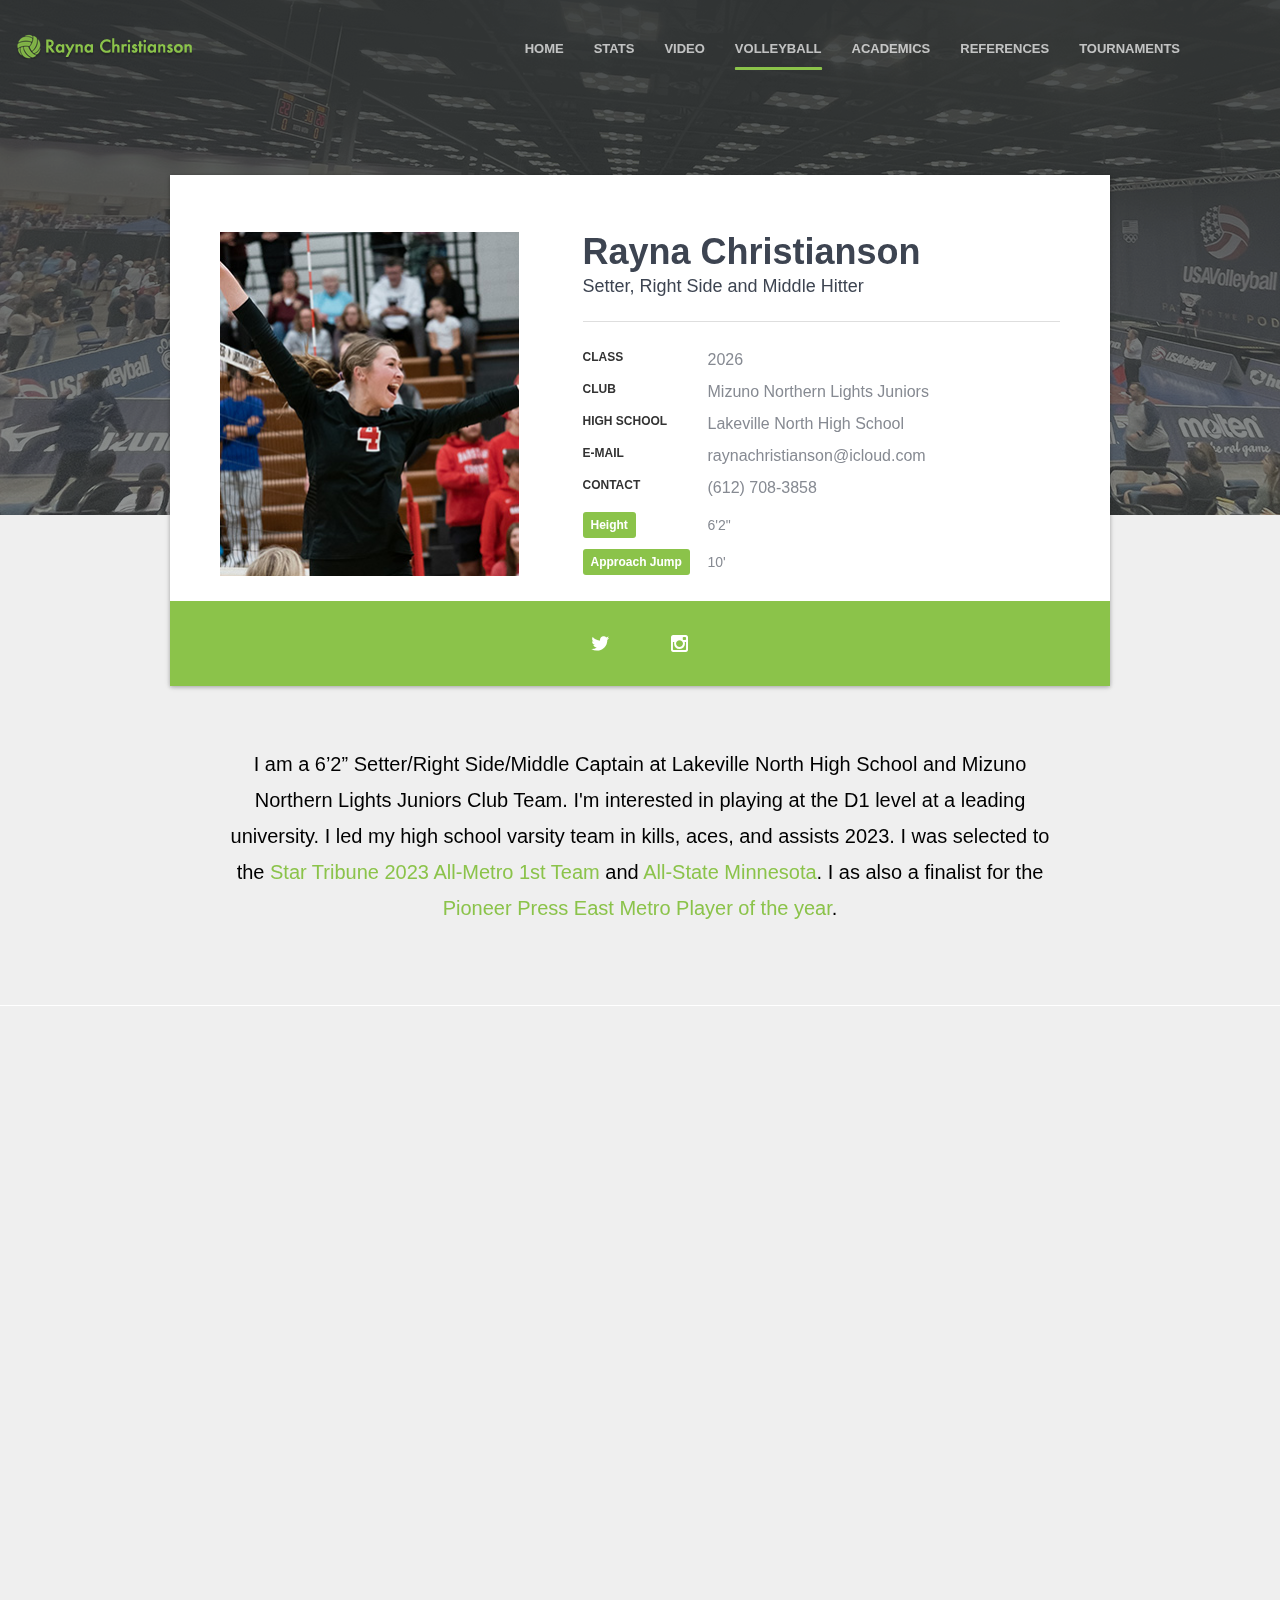
==== commit 145de7cc: "Added highlilght video" ====
--- a/public/index.html
+++ b/public/index.html
@@ -554,10 +554,23 @@
 
                     <div class="section-box">
                         <div class="video-container">
-                            <iframe src="https://www.youtube.com/embed/FPD0LoyF3Po"
-                                    title="Rayna Christianson Volleyball Highlight Film" frameborder="0"
-                                    allow="accelerometer; autoplay; clipboard-write; encrypted-media; gyroscope; picture-in-picture; web-share"
-                                    allowfullscreen></iframe>
+                            <div class="row">
+                                <div class="col-xs-12 col-md-6">
+                                    <iframe src="https://www.youtube.com/embed/FtViSVnXTH8"
+                                            title="Rayna Christianson Volleyball Highlight Film First 11 Games 2024" frameborder="0"
+                                            allow="accelerometer; autoplay; clipboard-write; encrypted-media; gyroscope; picture-in-picture; web-share"
+                                            allowfullscreen></iframe>
+                                    <h5>2024 First 11 Games of Club Season</h5>
+                                </div>
+                                <div class="col-xs-12 col-md-6">
+                                    <iframe src="https://www.youtube.com/embed/FPD0LoyF3Po"
+                                            title="Rayna Christianson Volleyball Highlight Film" frameborder="0"
+                                            allow="accelerometer; autoplay; clipboard-write; encrypted-media; gyroscope; picture-in-picture; web-share"
+                                            allowfullscreen></iframe>
+                                    <h5>2022 - 2023 Club and High School Seasons</h5>
+                                </div>
+                            </div>
+
                         </div>
                     </div>
                 </div>
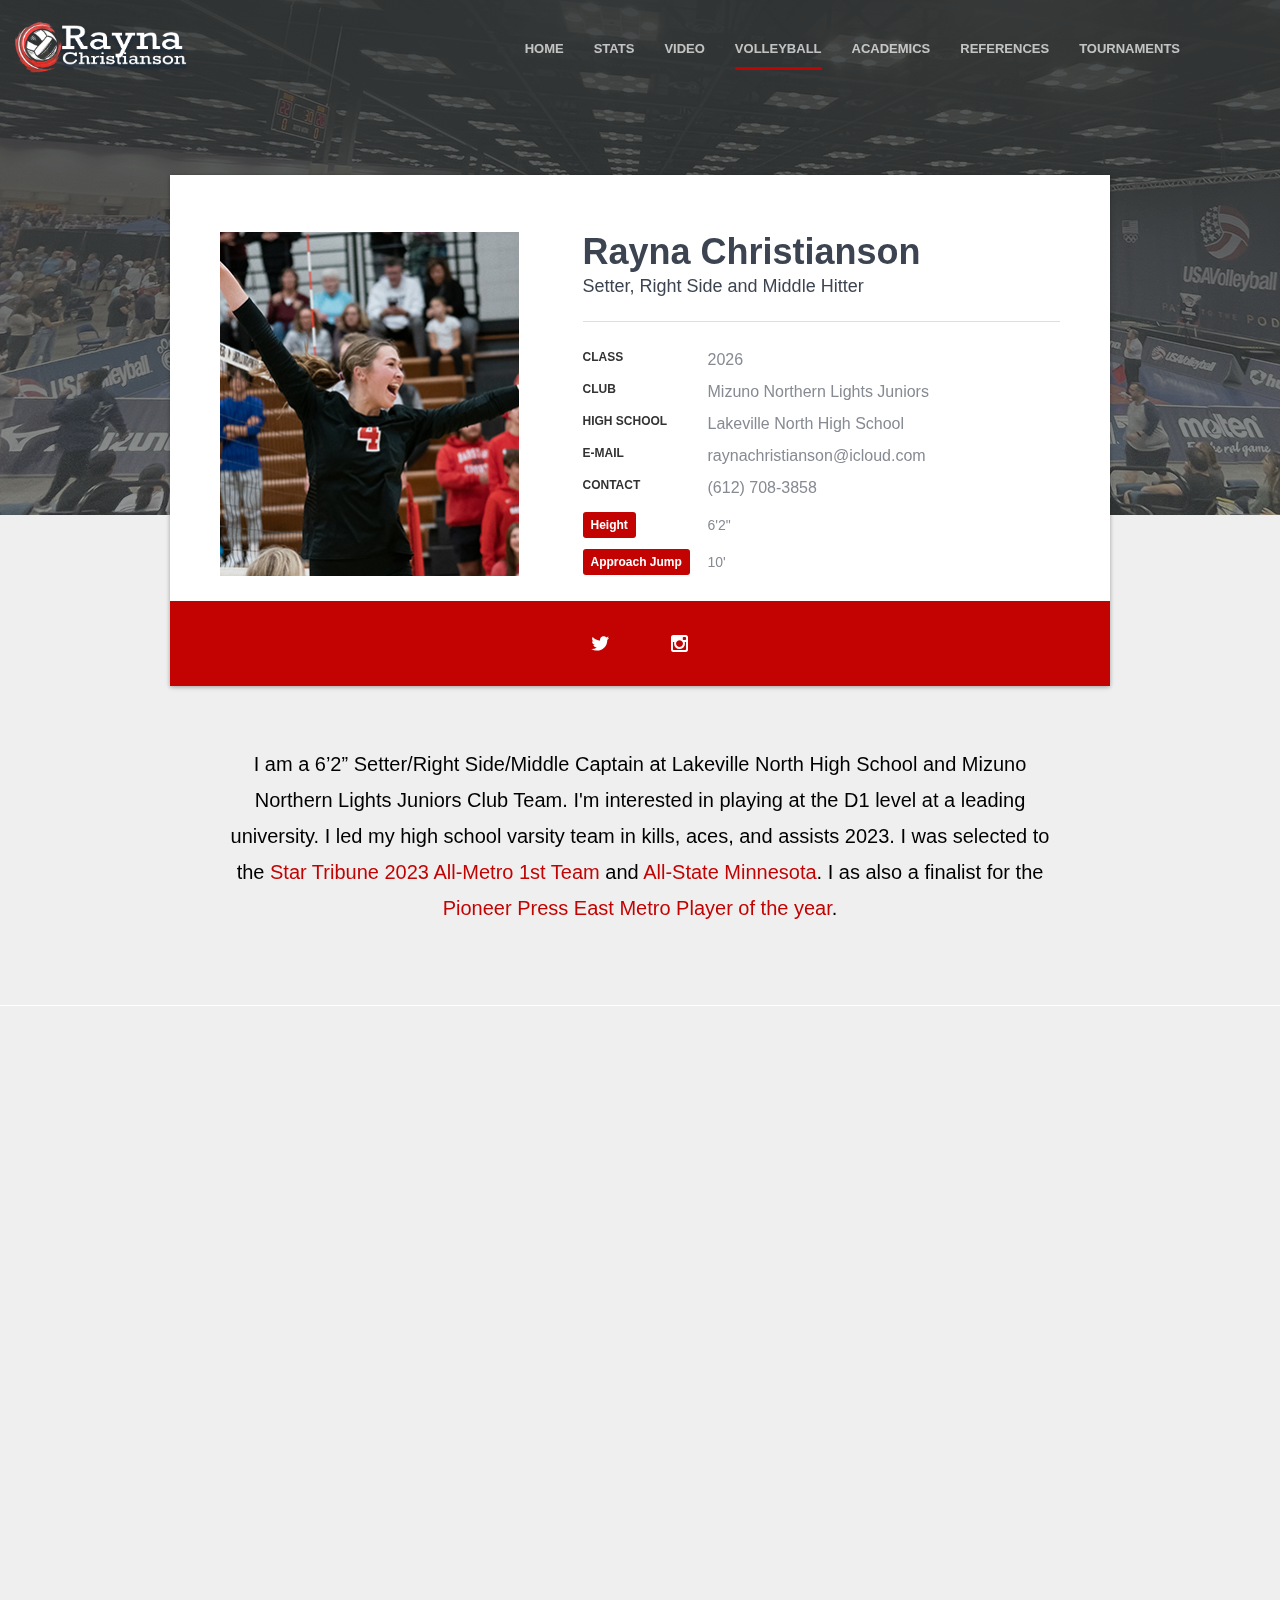
==== commit f80b6a68: "Make it red" ====
--- a/public/index.html
+++ b/public/index.html
@@ -92,11 +92,11 @@
             <div class="head-bar-inner">
                 <div class="row">
                     <div class="col-sm-3 col-xs-6">
-                        <a class="head-logo white" href=""><img src="img/logo-one-line-white-letters_185x25.png"
+                        <a class="head-logo white" href=""><img src="img/rayna_christianson_logo.png"
                                                                 alt="Rayna Christianson"/></a>
-                        <a class="head-logo green" href=""><img src="img/logo-one-line-green-letters_185x25.png"
+                        <a class="head-logo green" href=""><img src="img/rayna_christianson_logo.png"
                                                                 alt="Rayna Christianson"/></a>
-                        <a class="head-logo black" href=""><img src="img/logo-one-line-black-letters_185x25.png"
+                        <a class="head-logo black" href=""><img src="img/rayna_christianson_logo_blk.png"
                                                                 alt="Rayna Christianson"/></a>
                     </div>
 
@@ -291,7 +291,7 @@
                                                              style="width:200px;margin-top:10px;"/></h2>
                         <div class="col-sm-3"><a href="https://prepdig.com/minnesota/rankings/2026-rankings/"
                                                  target="_blank"><img src="img/ranked.jpeg"
-                                                                      style="border: 1px solid #8bc34a;margin-bottom: 10px;padding:10px;"/></a>
+                                                                      style="border: 1px solid #c30202;margin-bottom: 10px;padding:10px;"/></a>
                         </div>
                         <div class="col-sm-9">
                             <h3>Ranked #1 in Minnesota for 2026 on PrepDig.com</h3>
@@ -311,7 +311,7 @@
                         <div class="col-sm-3"><a
                                 href="https://prepvolleyball.com/high-school/fall-stars-class-2026-part-1-2586"
                                 target="_blank"><img src="img/prepvolleyball_thumb.png"
-                                                     style="border: 1px solid #8bc34a;margin-bottom: 10px;padding:10px;"/></a>
+                                                     style="border: 1px solid #c30202;margin-bottom: 10px;padding:10px;"/></a>
                         </div>
                         <div class="col-sm-9">
                             <h3>Fall Stars: The Class of 2026</h3>
@@ -328,7 +328,7 @@
                         <h2 style="text-align: center;"><img src="img/star_trib_logo.png"/></h2>
                         <div class="col-sm-3"><a href="img/star_trib.png" target="_blank"><img
                                 src="img/star_trib_thumb.png"
-                                style="border: 1px solid #8bc34a;margin-bottom: 10px;padding:10px;"/></a></div>
+                                style="border: 1px solid #c30202;margin-bottom: 10px;padding:10px;"/></a></div>
                         <div class="col-sm-9">
                             <h3>2023 Star Tribune All-Metro First Team</h3>
                             <h5>Sophomore, 6-2, setter/right side hitter</h5>
@@ -345,7 +345,7 @@
                         <h2 style="text-align: center;margin-top: 10px;"><img src="img/mnvbca.png"/></h2>
                         <div class="col-sm-3"><a href="https://www.mnvbca.org/2023-all-state.html" target="_blank"><img
                                 src="img/mnvbca_logo.png"
-                                style="border: 1px solid #8bc34a;margin-bottom: 10px;padding:10px;"/></a></div>
+                                style="border: 1px solid #c30202;margin-bottom: 10px;padding:10px;"/></a></div>
                         <div class="col-sm-9">
                             <h3>2023 Minnesota Volleyball Coaches Association All-State</h3>
                             <p>Named to the All-State team for Class AAAA for the Minnesota Volleyball Coaches
@@ -358,7 +358,7 @@
                         <h2 style="text-align: center;"><img src="img/pioneer_press_logo.png"/></h2>
                         <div class="col-sm-3"><a href="img/pioneer_press.png" target="_blank"><img
                                 src="img/pioneer_press_thumb.png"
-                                style="border: 1px solid #8bc34a;margin-bottom: 10px;padding:10px;"/></a></div>
+                                style="border: 1px solid #c30202;margin-bottom: 10px;padding:10px;"/></a></div>
                         <div class="col-sm-9">
                             <h3>2023 East Metro Player of the Year Finalist</h3>
                             <p>Athletic and good at seemingly everything, Christianson figures to have the Panthers in
@@ -370,7 +370,7 @@
                          style="border: 1px solid #DDDDDD;border-radius: 10px;margin: 20px;background-color:#ffffff;">
                         <h2 style="text-align: center;margin-top: 10px;"><img src="img/usa_volleyball.png"/></h2>
                         <div class="col-sm-3"><a href="img/ntdp.png" target="_blank"><img src="img/ntdp_thumb.png"
-                                                                                          style="border: 1px solid #8bc34a;margin-bottom: 10px;padding:10px;"/></a>
+                                                                                          style="border: 1px solid #c30202;margin-bottom: 10px;padding:10px;"/></a>
                         </div>
                         <div class="col-sm-9">
                             <h3>Rayna Christianson, NTDP Training Series</h3>
@@ -386,7 +386,7 @@
                         <div class="col-sm-3"><a
                                 href="https://prepvolleyball.com/high-school/fall-stars-class-2026-part-1-2586"
                                 target="_blank"><img src="img/prepvolleyball_thumb.png"
-                                                     style="border: 1px solid #8bc34a;margin-bottom: 10px;padding:10px;"/></a>
+                                                     style="border: 1px solid #c30202;margin-bottom: 10px;padding:10px;"/></a>
                         </div>
                         <div class="col-sm-9">
                             <h3>Vball Recruiter - 5 Star Recruit</h3>
@@ -736,7 +736,7 @@
                                     <span class="arrow"></span>
                                     <div class="date"><span>Academic Interests</span></div>
                                     <h3>Health</h3>
-                                    <h4>Computer, Information Systems and Systems Design</h4>
+                                    <h4>Biology, Sports Science</h4>
                                 </div>
                             </div>
 
@@ -858,7 +858,7 @@
             <section id="contact" class="section section-contact">
                 <div class="animate-up">
                     <h4>
-                        <center>I'd Love to Hear From You! <br><br>Contact Me or Download My Tournament Schedule and
+                        <center>I'd Love to Hear From You! <br><br><a href="mailto:christianson.matt+rayna@gmail.com">Contact Me</a> or <a href="https://northernlightsjuniors.org/2024/schedule.php?year=2024&team=16-1" target="_blank">Download My Tournament Schedule</a> and
                             Track Me at an upcoming Tournament
                         </center>
                     </h4>
--- a/public/src/anns-green.css
+++ b/public/src/anns-green.css
@@ -23,7 +23,7 @@
 .theme-color-8bc34a .widget_recent_comments ul li a:hover,
 .theme-color-8bc34a .widget-popuplar-posts .post-title a:hover,
 .theme-color-8bc34a .widget-recent-posts .post-title a:hover {
-  color: #8bc34a; }
+  color: #c30202; }
   
 .theme-color-8bc34a ins,
 .theme-color-8bc34a mark,
@@ -49,23 +49,23 @@
 .theme-color-8bc34a .timeline-box .dot,
 .theme-color-8bc34a .timeline-box-compact .date span,
 .theme-color-8bc34a .widget_tag_cloud a:hover {
-  background-color: #8bc34a; }
+  background-color: #c30202; }
   
 .theme-color-8bc34a .calendar-body .busy-day,
 .theme-color-8bc34a .calendar-busy-note:before,{
-  background-color: #FFA824; }
+  background-color: #faa9a9; }
 
   
 .theme-color-8bc34a .mejs-container .mejs-controls .mejs-time-rail .mejs-time-current,
 .theme-color-8bc34a .mejs-container .mejs-controls .mejs-horizontal-volume-slider .mejs-horizontal-volume-current {
-  background: #8bc34a; }
+  background: #c30202; }
   
 .theme-color-8bc34a .timeline-box-inner,
 .theme-color-8bc34a .widget_search .search-form,
 .theme-color-8bc34a .widget_tag_cloud a:hover {
-  border-color: #FFA824; }
+  border-color: #faa9a9; }
   
 .theme-color-8bc34a .page-404 h2 span:before,
 .theme-color-8bc34a .profile-preword span:before,
 .theme-color-8bc34a .timeline-box-compact .date span:before {
-  border-left-color: #8bc34a; }+  border-left-color: #c30202; }--- a/public/custom.css
+++ b/public/custom.css
@@ -1,7 +1,8 @@
 .head-logo {
-    top: 14px;
+    top: 0;
     position: relative;
     display: none;
+    width: 175px;
 }
 .desktop .head-sticky .head-logo.white,
 .desktop .head-sticky .head-logo.green {
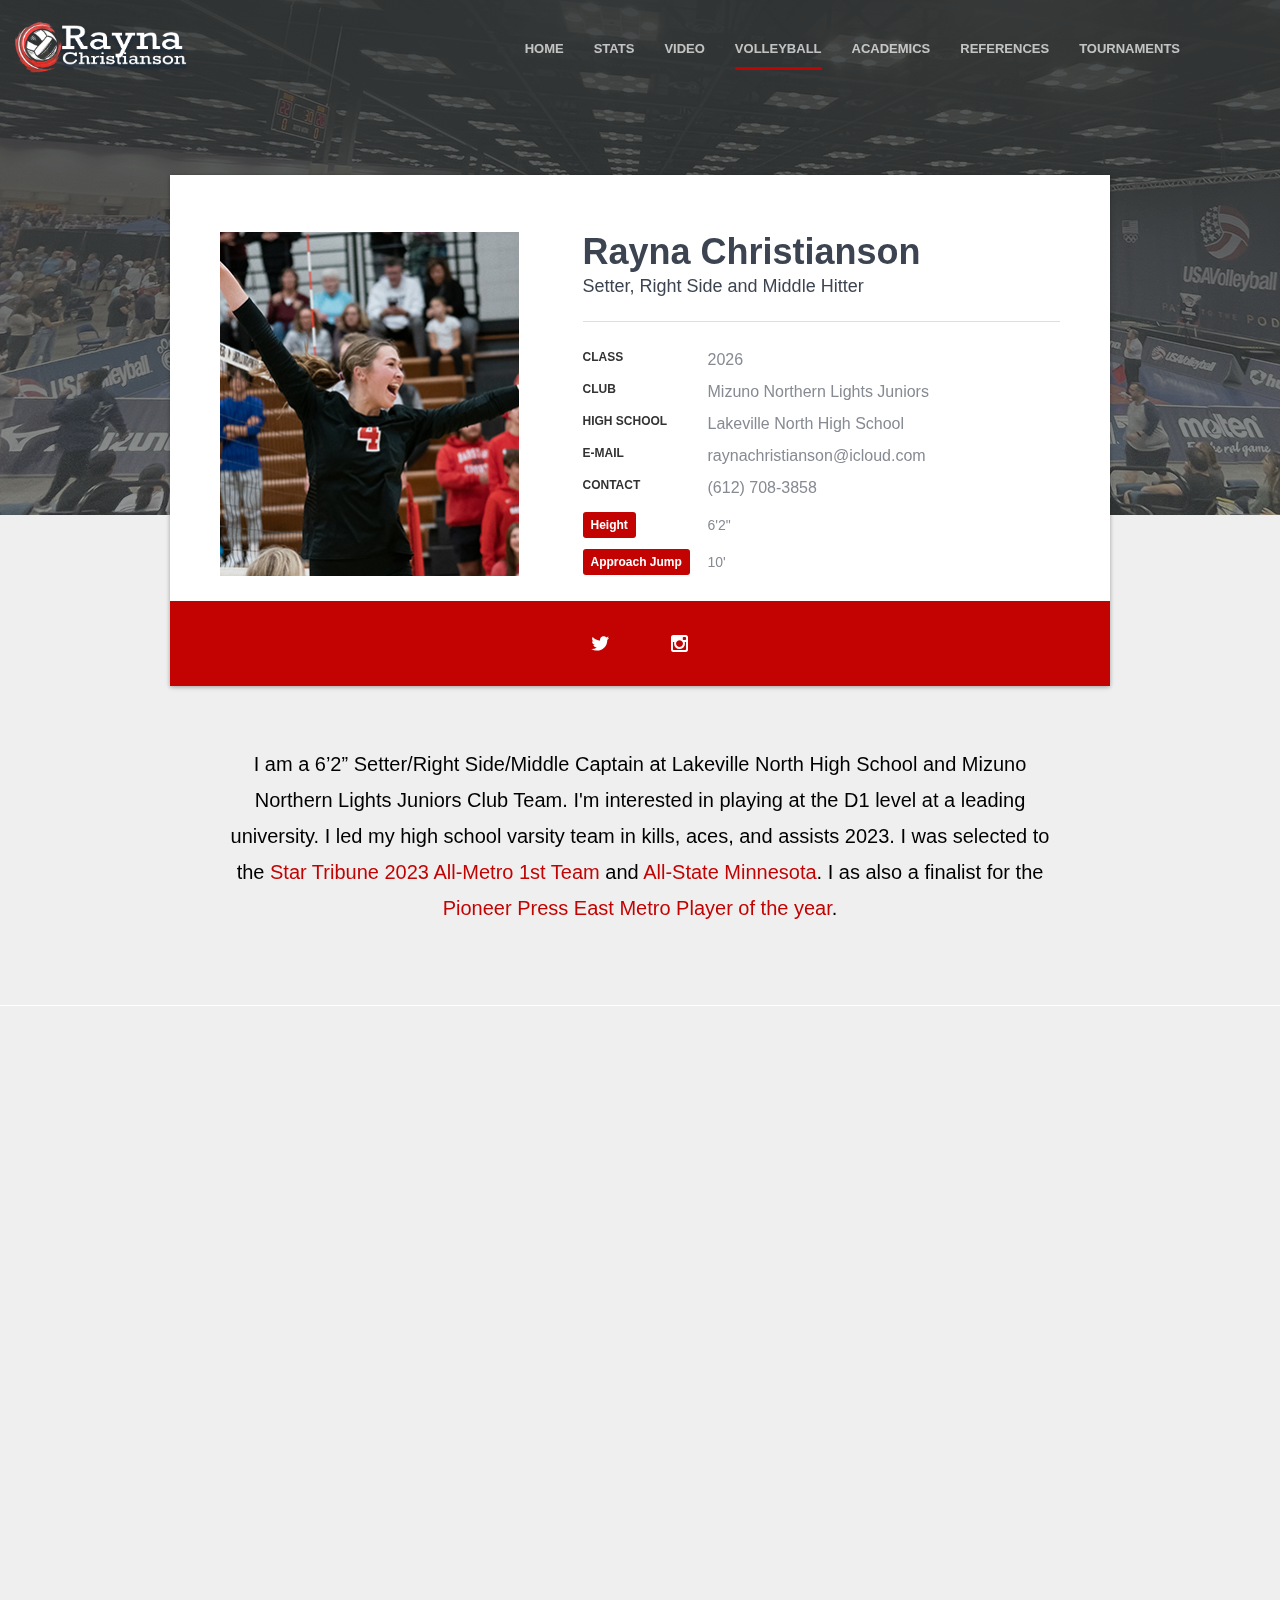
==== commit b6085b7c: "NTDP Spring" ====
--- a/public/index.html
+++ b/public/index.html
@@ -287,6 +287,19 @@
                     <hr class="profile-line">
                     <div class="row"
                          style="border: 1px solid #DDDDDD;border-radius: 10px;margin: 20px;background-color:#ffffff;">
+                        <h2 style="text-align: center;margin-top: 10px;"><img src="img/usa_volleyball.png"/></h2>
+                        <div class="col-sm-3"><a href="img/ntdp_spring.png" target="_blank"><img src="img/ntdp_spring.png"
+                                                                                          style="border: 1px solid #c30202;margin-bottom: 10px;padding:10px;"/></a>
+                        </div>
+                        <div class="col-sm-9">
+                            <h3>Rayna Christianson, NTDP Training Series - Spring 2024</h3>
+                            <p>Selected to and attended the National Team Development Program for USA Volleyball at the
+                                Olympic Training Center in Bradenton, FL. </p>
+                        </div>
+                    </div>
+                    <hr class="profile-line">
+                    <div class="row"
+                         style="border: 1px solid #DDDDDD;border-radius: 10px;margin: 20px;background-color:#ffffff;">
                         <h2 style="text-align: center;"><img src="img/prep_dig_logo.png"
                                                              style="width:200px;margin-top:10px;"/></h2>
                         <div class="col-sm-3"><a href="https://prepdig.com/minnesota/rankings/2026-rankings/"
@@ -373,7 +386,7 @@
                                                                                           style="border: 1px solid #c30202;margin-bottom: 10px;padding:10px;"/></a>
                         </div>
                         <div class="col-sm-9">
-                            <h3>Rayna Christianson, NTDP Training Series</h3>
+                            <h3>Rayna Christianson, NTDP Training Series - Fall 2023</h3>
                             <p>Selected to and attended the National Team Development Program for USA Volleyball at the
                                 Olympic Training Center in Colorado Spring, CO. </p>
                         </div>
